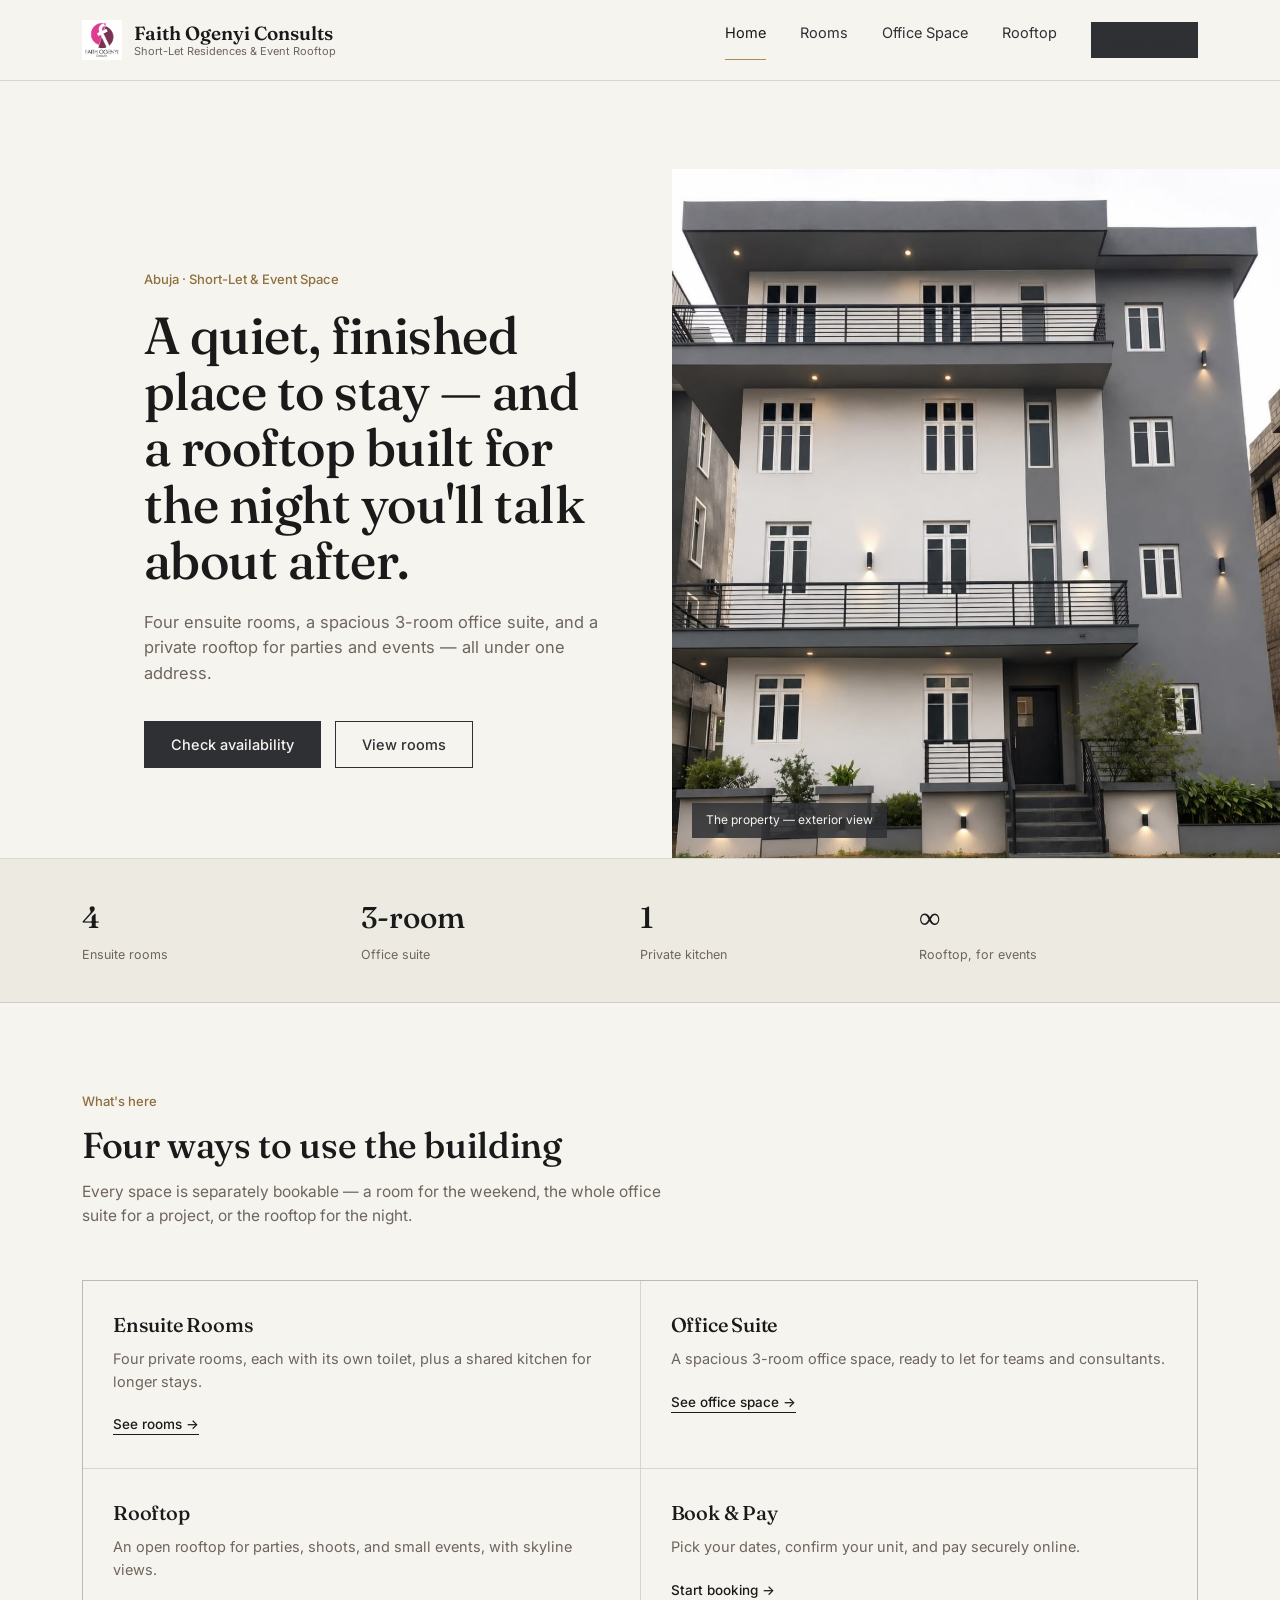
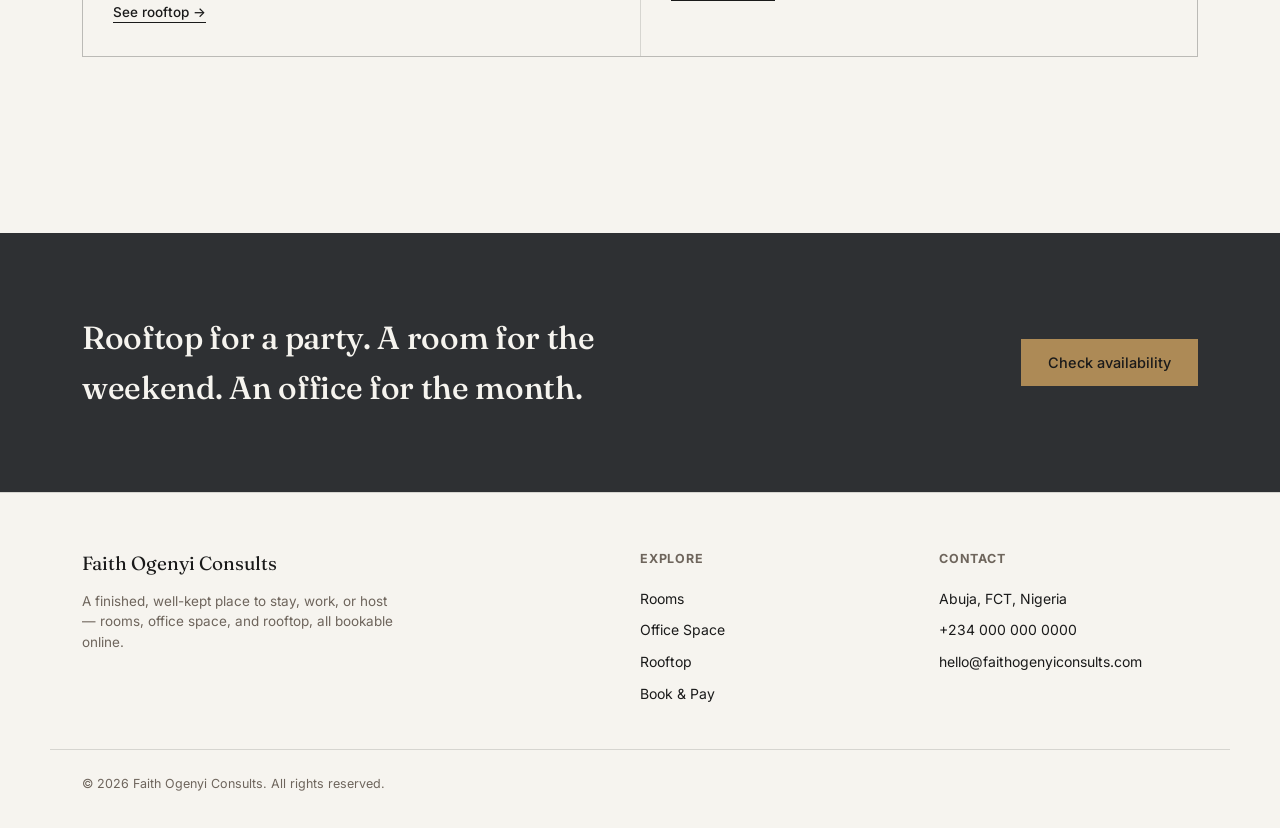
==== index.html @ 678d3afa "initial website upload" ====
<!DOCTYPE html>
<html lang="en">
<head>
<meta charset="UTF-8">
<meta name="viewport" content="width=device-width, initial-scale=1.0">
<title>Faith Ogenyi Consults — Short-Let Residences &amp; Rooftop Events</title>
<link rel="preconnect" href="https://fonts.googleapis.com">
<link href="https://fonts.googleapis.com/css2?family=Fraunces:opsz,wght@9..144,400;9..144,500;9..144,600&family=Inter:wght@400;500;600&display=swap" rel="stylesheet">
<script src="https://js.paystack.co/v1/inline.js"></script>
<style>
  :root{
    --charcoal:#2E3033;
    --charcoal-2:#3F4348;
    --ink:#1A1A1A;
    --paper:#F6F4EF;
    --paper-2:#EDEAE2;
    --taupe:#6E655C;
    --brass:#AD8A56;
    --brass-dark:#8E6F3E;
    --line:rgba(26,26,26,0.14);
    --line-on-dark:rgba(246,244,239,0.2);
  }
  *{box-sizing:border-box; margin:0; padding:0;}
  html{scroll-behavior:smooth;}
  body{
    font-family:'Inter', sans-serif;
    color:var(--ink);
    background:var(--paper);
    line-height:1.55;
    -webkit-font-smoothing:antialiased;
  }
  h1,h2,h3,.serif{ font-family:'Fraunces', serif; font-weight:500; letter-spacing:-0.01em;}
  a{color:inherit; text-decoration:none;}
  img{max-width:100%; display:block;}
  .wrap{max-width:1180px; margin:0 auto; padding:0 32px;}
  @media(max-width:640px){.wrap{padding:0 20px;}}

  /* NAV */
  header.site-nav{
    position:sticky; top:0; z-index:50;
    background:rgba(246,244,239,0.92);
    backdrop-filter:blur(10px);
    border-bottom:1px solid var(--line);
  }
  .nav-inner{
    max-width:1180px; margin:0 auto; padding:20px 32px;
    display:flex; align-items:center; justify-content:space-between;
  }
  .brand{display:flex; align-items:center; gap:12px;}
  .brand-logo{width:40px; height:40px; object-fit:contain; flex-shrink:0;}
  .brand-text{display:flex; flex-direction:column; line-height:1.1;}
  .brand .name{font-family:'Fraunces',serif; font-size:19px; font-weight:600;}
  .brand .tag{font-size:11px; color:var(--taupe); margin-top:2px;}
  nav.links{display:flex; gap:34px; font-size:14.5px;}
  nav.links a{position:relative; padding-bottom:4px; color:var(--charcoal);}
  nav.links a.active{color:var(--ink);}
  nav.links a.active::after{
    content:''; position:absolute; left:0; right:0; bottom:-2px; height:1.5px; background:var(--brass);
  }
  .nav-cta{
    font-size:13.5px; padding:10px 20px; background:var(--charcoal); color:var(--paper);
    border:1px solid var(--charcoal);
  }
  .nav-cta:hover{background:var(--ink);}
  .menu-btn{display:none; background:none; border:none; font-size:22px; cursor:pointer;}
  @media(max-width:860px){
    nav.links{display:none;}
    .menu-btn{display:block;}
  }
  nav.links.mobile-open{
    display:flex; flex-direction:column; position:absolute; top:70px; left:0; right:0;
    background:var(--paper); padding:20px 32px; border-bottom:1px solid var(--line); gap:18px;
  }

  /* PAGES */
  .page{display:none;}
  .page.active{display:block; animation:fadein .4s ease;}
  @keyframes fadein{from{opacity:0; transform:translateY(6px);} to{opacity:1; transform:translateY(0);}}

  /* HERO */
  .hero{
    display:grid; grid-template-columns: 1.05fr 0.95fr; align-items:stretch;
    border-bottom:1px solid var(--line);
  }
  @media(max-width:900px){.hero{grid-template-columns:1fr;}}
  .hero-text{
    padding:100px 56px 90px 32px; display:flex; flex-direction:column; justify-content:center;
    max-width:560px; margin-left:auto;
  }
  @media(max-width:900px){.hero-text{padding:64px 24px 48px; max-width:none; margin:0;}}
  .hero-text .kicker{font-size:13px; color:var(--brass-dark); font-weight:500; margin-bottom:18px;}
  .hero-text h1{font-size:clamp(34px,4.4vw,52px); line-height:1.08; margin-bottom:22px;}
  .hero-text p{font-size:16.5px; color:var(--taupe); max-width:460px; margin-bottom:34px;}
  .hero-actions{display:flex; gap:14px; flex-wrap:wrap;}
  .btn{
    display:inline-block; padding:14px 26px; font-size:14.5px; font-weight:500;
    border:1px solid var(--charcoal); cursor:pointer; background:none; font-family:inherit;
  }
  .btn-solid{background:var(--charcoal); color:var(--paper);}
  .btn-solid:hover{background:var(--ink);}
  .btn-ghost{color:var(--charcoal);}
  .btn-ghost:hover{background:var(--paper-2);}
  .hero-img{position:relative; overflow:hidden; min-height:420px;}
  .hero-img img{width:100%; height:100%; object-fit:cover;}
  .hero-img .cap{
    position:absolute; bottom:20px; left:20px; background:rgba(46,48,51,0.85); color:var(--paper);
    font-size:12px; padding:8px 14px;
  }

  /* STAT STRIP */
  .stats{border-bottom:1px solid var(--line); background:var(--paper-2);}
  .stats .wrap{display:grid; grid-template-columns:repeat(4,1fr); padding:36px 32px;}
  @media(max-width:700px){.stats .wrap{grid-template-columns:repeat(2,1fr); gap:26px;}}
  .stat b{font-family:'Fraunces',serif; font-size:30px; font-weight:500; display:block;}
  .stat span{font-size:12.5px; color:var(--taupe);}

  /* SECTION */
  section{padding:88px 0;}
  .section-head{max-width:600px; margin-bottom:52px;}
  .section-head .kicker{font-size:13px; color:var(--brass-dark); font-weight:500; margin-bottom:14px;}
  .section-head h2{font-size:clamp(26px,3vw,36px); line-height:1.15;}
  .section-head p{color:var(--taupe); margin-top:14px; font-size:15.5px;}

  /* CARDS GRID (rooms) */
  .grid-2{display:grid; grid-template-columns:1fr 1fr; gap:1px; background:var(--line); border:1px solid var(--line);}
  @media(max-width:760px){.grid-2{grid-template-columns:1fr;}}
  .unit-card{background:var(--paper); padding:0;}
  .unit-photo{aspect-ratio:4/3; position:relative; overflow:hidden; background:var(--paper-2);}
  .unit-photo svg{width:100%; height:100%;}
  .unit-num{
    position:absolute; top:16px; left:16px; font-family:'Fraunces',serif; font-size:13px;
    background:var(--charcoal); color:var(--paper); padding:5px 11px;
  }
  .unit-body{padding:28px 30px 32px;}
  .unit-body h3{font-size:20px; margin-bottom:8px;}
  .unit-meta{display:flex; gap:16px; font-size:13px; color:var(--taupe); margin-bottom:14px;}
  .unit-body p.desc{font-size:14.5px; color:var(--taupe); margin-bottom:18px;}
  .unit-foot{display:flex; align-items:center; justify-content:space-between; border-top:1px solid var(--line); padding-top:18px;}
  .price{font-family:'Fraunces',serif; font-size:19px;}
  .price small{font-size:12px; color:var(--taupe); font-weight:400; font-family:'Inter',sans-serif;}
  .book-link{font-size:13.5px; font-weight:500; border-bottom:1px solid var(--ink); padding-bottom:2px; cursor:pointer; background:none; border-top:none;border-left:none;border-right:none; font-family:inherit; color:var(--ink);}

  /* AMENITY LIST */
  .amenities{display:flex; flex-wrap:wrap; gap:12px; margin-top:40px;}
  .amenities span{
    font-size:13px; padding:9px 16px; border:1px solid var(--line); color:var(--taupe);
  }

  /* SPLIT FEATURE (office / rooftop) */
  .feature{display:grid; grid-template-columns:1fr 1fr; gap:0; border:1px solid var(--line);}
  @media(max-width:800px){.feature{grid-template-columns:1fr;}}
  .feature-img{background:var(--paper-2); min-height:360px;}
  .feature-img svg{width:100%; height:100%;}
  .feature-body{padding:52px 48px; display:flex; flex-direction:column; justify-content:center;}
  @media(max-width:800px){.feature-body{padding:36px 26px;}}
  .feature-body .kicker{font-size:13px; color:var(--brass-dark); font-weight:500; margin-bottom:16px;}
  .feature-body h3{font-size:28px; margin-bottom:16px;}
  .feature-body p{color:var(--taupe); font-size:15.5px; margin-bottom:22px;}
  .feature-list{list-style:none; margin-bottom:28px;}
  .feature-list li{
    font-size:14.5px; padding:10px 0; border-top:1px solid var(--line); display:flex; justify-content:space-between;
  }
  .feature-list li:last-child{border-bottom:1px solid var(--line);}
  .feature-price{font-family:'Fraunces',serif; font-size:22px; margin-bottom:20px;}
  .feature-price small{font-size:12.5px; color:var(--taupe); font-family:'Inter',sans-serif; font-weight:400;}

  /* CTA BAND */
  .cta-band{background:var(--charcoal); color:var(--paper); padding:80px 0;}
  .cta-band .wrap{display:flex; align-items:center; justify-content:space-between; flex-wrap:wrap; gap:24px;}
  .cta-band h2{font-size:clamp(24px,3vw,32px); max-width:520px;}
  .cta-band .btn-solid{background:var(--brass); border-color:var(--brass); color:var(--ink);}
  .cta-band .btn-solid:hover{background:var(--brass-dark); color:var(--paper);}

  /* FOOTER */
  footer{border-top:1px solid var(--line); padding:56px 0 34px;}
  footer .wrap{display:grid; grid-template-columns:2fr 1fr 1fr; gap:40px;}
  @media(max-width:700px){footer .wrap{grid-template-columns:1fr; gap:30px;}}
  footer .f-brand{font-family:'Fraunces',serif; font-size:19px; margin-bottom:12px;}
  footer p{color:var(--taupe); font-size:13.5px; max-width:320px;}
  footer h4{font-size:12.5px; text-transform:uppercase; letter-spacing:0.06em; color:var(--taupe); margin-bottom:14px;}
  footer ul{list-style:none;}
  footer li{font-size:14px; padding:5px 0;}
  .footer-bottom{
    max-width:1180px; margin:40px auto 0; padding:24px 32px 0; border-top:1px solid var(--line);
    font-size:12.5px; color:var(--taupe);
  }

  /* BOOKING PAGE */
  .booking-wrap{display:grid; grid-template-columns:1fr 1fr; gap:56px; padding:70px 0 100px;}
  @media(max-width:860px){.booking-wrap{grid-template-columns:1fr; gap:40px;}}
  .form-group{margin-bottom:20px;}
  .form-group label{display:block; font-size:13px; color:var(--taupe); margin-bottom:7px;}
  .form-group input, .form-group select, .form-group textarea{
    width:100%; padding:12px 14px; border:1px solid var(--line); background:var(--paper);
    font-family:inherit; font-size:14.5px; color:var(--ink);
  }
  .form-group input:focus, .form-group select:focus, .form-group textarea:focus{
    outline:2px solid var(--brass); outline-offset:1px; border-color:var(--brass);
  }
  .row-2{display:grid; grid-template-columns:1fr 1fr; gap:16px;}
  .summary-box{background:var(--paper-2); border:1px solid var(--line); padding:32px; align-self:start; position:sticky; top:100px;}
  .summary-box h3{font-size:18px; margin-bottom:20px;}
  .sum-line{display:flex; justify-content:space-between; font-size:14.5px; padding:11px 0; border-top:1px solid var(--line);}
  .sum-line.total{font-family:'Fraunces',serif; font-size:19px; border-top:1.5px solid var(--ink); margin-top:6px; padding-top:16px;}
  .pay-btn{width:100%; margin-top:24px; padding:16px; font-size:15px;}
  .booking-note{font-size:12.5px; color:var(--taupe); margin-top:14px; line-height:1.6;}
  .confirm-box{display:none; background:var(--paper-2); border:1px solid var(--brass); padding:28px; margin-top:20px; font-size:14px;}
  .confirm-box.show{display:block;}

  .badge-demo{
    display:inline-block; font-size:11.5px; background:var(--paper-2); color:var(--taupe);
    padding:5px 12px; border:1px solid var(--line); margin-bottom:18px;
  }
</style>
</head>
<body>

<header class="site-nav">
  <div class="nav-inner">
    <div class="brand">
      <img src="logo.jpeg" alt="Faith Ogenyi Consults logo" class="brand-logo">
      <div class="brand-text">
        <span class="name">Faith Ogenyi Consults</span>
        <span class="tag">Short-Let Residences &amp; Event Rooftop</span>
      </div>
    </div>
    <nav class="links" id="navLinks">
      <a href="#home" data-page="home" class="active">Home</a>
      <a href="#rooms" data-page="rooms">Rooms</a>
      <a href="#office" data-page="office">Office Space</a>
      <a href="#rooftop" data-page="rooftop">Rooftop</a>
      <a href="#booking" data-page="booking" class="nav-cta">Book Now</a>
    </nav>
    <button class="menu-btn" id="menuBtn">&#9776;</button>
  </div>
</header>

<!-- HOME -->
<main>
<section class="page active" id="page-home">
  <div class="hero">
    <div class="hero-text">
      <div class="kicker">Abuja &middot; Short-Let &amp; Event Space</div>
      <h1>A quiet, finished place to stay &mdash; and a rooftop built for the night you'll talk about after.</h1>
      <p>Four ensuite rooms, a spacious 3-room office suite, and a private rooftop for parties and events &mdash; all under one address.</p>
      <div class="hero-actions">
        <button class="btn btn-solid" onclick="goTo('booking')">Check availability</button>
        <button class="btn btn-ghost" onclick="goTo('rooms')">View rooms</button>
      </div>
    </div>
    <div class="hero-img">
      <img src="building.jpeg" alt="Faith Ogenyi Consults building exterior">
      <div class="cap">The property &mdash; exterior view</div>
    </div>
  </div>
  <div class="stats">
    <div class="wrap">
      <div class="stat"><b>4</b><span>Ensuite rooms</span></div>
      <div class="stat"><b>3-room</b><span>Office suite</span></div>
      <div class="stat"><b>1</b><span>Private kitchen</span></div>
      <div class="stat"><b>&#8734;</b><span>Rooftop, for events</span></div>
    </div>
  </div>

  <section>
    <div class="wrap">
      <div class="section-head">
        <div class="kicker">What's here</div>
        <h2>Four ways to use the building</h2>
        <p>Every space is separately bookable &mdash; a room for the weekend, the whole office suite for a project, or the rooftop for the night.</p>
      </div>
      <div class="grid-2">
        <div class="unit-card">
          <div class="unit-body">
            <h3>Ensuite Rooms</h3>
            <p class="desc">Four private rooms, each with its own toilet, plus a shared kitchen for longer stays.</p>
            <button class="book-link" onclick="goTo('rooms')">See rooms &rarr;</button>
          </div>
        </div>
        <div class="unit-card">
          <div class="unit-body">
            <h3>Office Suite</h3>
            <p class="desc">A spacious 3-room office space, ready to let for teams and consultants.</p>
            <button class="book-link" onclick="goTo('office')">See office space &rarr;</button>
          </div>
        </div>
        <div class="unit-card">
          <div class="unit-body">
            <h3>Rooftop</h3>
            <p class="desc">An open rooftop for parties, shoots, and small events, with skyline views.</p>
            <button class="book-link" onclick="goTo('rooftop')">See rooftop &rarr;</button>
          </div>
        </div>
        <div class="unit-card">
          <div class="unit-body">
            <h3>Book &amp; Pay</h3>
            <p class="desc">Pick your dates, confirm your unit, and pay securely online.</p>
            <button class="book-link" onclick="goTo('booking')">Start booking &rarr;</button>
          </div>
        </div>
      </div>
    </div>
  </section>
</section>

<!-- ROOMS -->
<section class="page" id="page-rooms">
  <section style="padding-top:64px;">
    <div class="wrap">
      <div class="section-head">
        <div class="kicker">Rooms</div>
        <h2>Four ensuite rooms, one shared kitchen</h2>
      </div>
      <div class="grid-2" id="roomsGrid"></div>
      <div class="amenities">
        <span>Ensuite toilet in every room</span>
        <span>Shared, separate kitchen</span>
        <span>Wi-Fi</span>
        <span>24/7 power</span>
        <span>Private balcony access</span>
        <span>Daily cleaning on request</span>
      </div>
    </div>
  </section>
</section>

<!-- OFFICE -->
<section class="page" id="page-office">
  <section style="padding-top:64px;">
    <div class="wrap">
      <div class="section-head">
        <div class="kicker">Office Space</div>
        <h2>A spacious 3-room suite, let as one</h2>
        <p>Ideal for a small consultancy, a satellite team, or a project office &mdash; three connected rooms with independent access.</p>
      </div>
      <div class="feature">
        <div class="feature-img">
          <svg viewBox="0 0 400 360" preserveAspectRatio="xMidYMid slice"><rect width="400" height="360" fill="#EDEAE2"/><rect x="40" y="60" width="130" height="220" fill="none" stroke="#6E655C" stroke-width="1.5"/><rect x="180" y="60" width="80" height="220" fill="none" stroke="#6E655C" stroke-width="1.5"/><rect x="270" y="60" width="90" height="220" fill="none" stroke="#6E655C" stroke-width="1.5"/><line x1="40" y1="150" x2="360" y2="150" stroke="#6E655C" stroke-width="1"/><text x="200" y="330" text-anchor="middle" fill="#6E655C" font-family="Inter, sans-serif" font-size="12">Office suite &mdash; photos coming soon</text></svg>
        </div>
        <div class="feature-body">
          <div class="kicker">Suite 01</div>
          <h3>3-Room Office Suite</h3>
          <p>Three private rooms under one lease, with room to add desks, a reception area, or a small meeting space. Exact room count and layout will be confirmed once furnishing is finalised.</p>
          <ul class="feature-list">
            <li><span>Rooms</span><span>3</span></li>
            <li><span>Ideal for</span><span>Small teams, consultants</span></li>
            <li><span>Minimum let</span><span>1 month</span></li>
            <li><span>Access</span><span>Independent entrance</span></li>
          </ul>
          <div class="feature-price">&#8358;450,000 <small>/ month &mdash; negotiable for longer terms</small></div>
          <button class="btn btn-solid" onclick="startBooking('Office Suite (3 rooms)', 450000, 'month')">Enquire &amp; book</button>
        </div>
      </div>
    </div>
  </section>
</section>

<!-- ROOFTOP -->
<section class="page" id="page-rooftop">
  <section style="padding-top:64px;">
    <div class="wrap">
      <div class="section-head">
        <div class="kicker">Rooftop</div>
        <h2>An open rooftop, built for events</h2>
        <p>Parties, brand shoots, small weddings, sundowners &mdash; the rooftop rents by the event, with your own access and lighting already in place.</p>
      </div>
      <div class="feature">
        <div class="feature-img">
          <svg viewBox="0 0 400 360" preserveAspectRatio="xMidYMid slice"><rect width="400" height="360" fill="#2E3033"/><rect x="0" y="260" width="400" height="100" fill="#3F4348"/><circle cx="90" cy="90" r="3" fill="#AD8A56"/><circle cx="150" cy="80" r="3" fill="#AD8A56"/><circle cx="210" cy="95" r="3" fill="#AD8A56"/><circle cx="280" cy="85" r="3" fill="#AD8A56"/><circle cx="330" cy="100" r="3" fill="#AD8A56"/><line x1="30" y1="260" x2="370" y2="260" stroke="#AD8A56" stroke-width="1"/><text x="200" y="330" text-anchor="middle" fill="#F6F4EF" font-family="Inter, sans-serif" font-size="12">Rooftop &mdash; photos coming soon</text></svg>
        </div>
        <div class="feature-body">
          <div class="kicker">Rooftop &middot; Events</div>
          <h3>Rooftop Event Space</h3>
          <p>Open-air space on the top floor, with skyline views over the neighbourhood. Bring your own vendors, or ask us for a list of caterers and decorators who know the space.</p>
          <ul class="feature-list">
            <li><span>Capacity</span><span>Up to 80 guests</span></li>
            <li><span>Access hours</span><span>10am &ndash; 10pm</span></li>
            <li><span>Setup time</span><span>2 hrs included</span></li>
            <li><span>Power &amp; lighting</span><span>Included</span></li>
          </ul>
          <div class="feature-price">&#8358;250,000 <small>/ event (up to 6 hrs)</small></div>
          <button class="btn btn-solid" onclick="startBooking('Rooftop Event Space', 250000, 'event')">Check date &amp; book</button>
        </div>
      </div>
    </div>
  </section>
</section>

<!-- BOOKING -->
<section class="page" id="page-booking">
  <div class="wrap">
    <div class="section-head" style="margin-top:64px;">
      <div class="kicker">Book &amp; Pay</div>
      <h2>Reserve your space</h2>
      <p>Fill in your details, review the total, and pay securely to confirm.</p>
    </div>
    <span class="badge-demo">Payments are in test mode &mdash; no real charge will be made</span>

    <div class="booking-wrap">
      <div>
        <div class="form-group">
          <label for="unitSelect">What are you booking?</label>
          <select id="unitSelect" onchange="onUnitChange()">
            <option value="Room 01|35000|night">Room 01 &mdash; &#8358;35,000/night</option>
            <option value="Room 02|35000|night">Room 02 &mdash; &#8358;35,000/night</option>
            <option value="Room 03|38000|night">Room 03 &mdash; &#8358;38,000/night</option>
            <option value="Room 04|38000|night">Room 04 &mdash; &#8358;38,000/night</option>
            <option value="Office Suite (3 rooms)|450000|month">Office Suite (3 rooms) &mdash; &#8358;450,000/month</option>
            <option value="Rooftop Event Space|250000|event">Rooftop Event Space &mdash; &#8358;250,000/event</option>
          </select>
        </div>
        <div class="row-2">
          <div class="form-group">
            <label for="checkIn">Check-in / Event date</label>
            <input type="date" id="checkIn" onchange="updateSummary()">
          </div>
          <div class="form-group" id="checkOutGroup">
            <label for="checkOut">Check-out</label>
            <input type="date" id="checkOut" onchange="updateSummary()">
          </div>
        </div>
        <div class="row-2">
          <div class="form-group">
            <label for="fullName">Full name</label>
            <input type="text" id="fullName" placeholder="Your full name">
          </div>
          <div class="form-group">
            <label for="phone">Phone number</label>
            <input type="tel" id="phone" placeholder="080...">
          </div>
        </div>
        <div class="form-group">
          <label for="email">Email address</label>
          <input type="email" id="email" placeholder="you@email.com">
        </div>
        <div class="form-group">
          <label for="notes">Notes (optional)</label>
          <textarea id="notes" rows="3" placeholder="Anything we should know?"></textarea>
        </div>
      </div>

      <div class="summary-box">
        <h3 id="sumUnit">Room 01</h3>
        <div class="sum-line"><span id="sumRateLabel">Rate</span><span id="sumRate">&#8358;35,000</span></div>
        <div class="sum-line"><span id="sumNightsLabel">Nights</span><span id="sumNights">1</span></div>
        <div class="sum-line total"><span>Total</span><span id="sumTotal">&#8358;35,000</span></div>
        <button class="btn btn-solid pay-btn" onclick="payNow()">Pay &amp; confirm booking</button>
        <p class="booking-note">You'll be charged nothing until you complete payment on the next screen. Test mode &mdash; use card 4084 0840 8408 4081, any future date, CVV 408, PIN 0000, OTP 123456.</p>
        <div class="confirm-box" id="confirmBox">
          <strong>Booking confirmed &#10003;</strong>
          <p id="confirmText" style="margin-top:8px; color:var(--taupe);"></p>
        </div>
      </div>
    </div>
  </div>
</section>
</main>

<div class="cta-band">
  <div class="wrap">
    <h2>Rooftop for a party. A room for the weekend. An office for the month.</h2>
    <button class="btn btn-solid" onclick="goTo('booking')">Check availability</button>
  </div>
</div>

<footer>
  <div class="wrap">
    <div>
      <div class="f-brand">Faith Ogenyi Consults</div>
      <p>A finished, well-kept place to stay, work, or host &mdash; rooms, office space, and rooftop, all bookable online.</p>
    </div>
    <div>
      <h4>Explore</h4>
      <ul>
        <li><a href="#" onclick="goTo('rooms')">Rooms</a></li>
        <li><a href="#" onclick="goTo('office')">Office Space</a></li>
        <li><a href="#" onclick="goTo('rooftop')">Rooftop</a></li>
        <li><a href="#" onclick="goTo('booking')">Book &amp; Pay</a></li>
      </ul>
    </div>
    <div>
      <h4>Contact</h4>
      <ul>
        <li>Abuja, FCT, Nigeria</li>
        <li>+234 000 000 0000</li>
        <li>hello@faithogenyiconsults.com</li>
      </ul>
    </div>
  </div>
  <div class="footer-bottom">&copy; 2026 Faith Ogenyi Consults. All rights reserved.</div>
</footer>

<script>
// ---------- ROOM DATA ----------
const rooms = [
  {num:'01', name:'Room 01', rate:35000, desc:'Cosy ensuite room with a queen bed, wardrobe, and workspace corner.', bg:'#EDEAE2'},
  {num:'02', name:'Room 02', rate:35000, desc:'Bright ensuite room with balcony access and a reading nook.', bg:'#E7E3D9'},
  {num:'03', name:'Room 03', rate:38000, desc:'Larger ensuite room with a sitting area, ideal for extended stays.', bg:'#EDEAE2'},
  {num:'04', name:'Room 04', rate:38000, desc:'Corner ensuite room with the most natural light and city views.', bg:'#E7E3D9'},
];

function roomSVG(bg){
  return `<svg viewBox="0 0 400 300" preserveAspectRatio="xMidYMid slice"><rect width="400" height="300" fill="${bg}"/><rect x="30" y="40" width="150" height="220" fill="none" stroke="#6E655C" stroke-width="1.2"/><rect x="220" y="60" width="150" height="120" fill="none" stroke="#6E655C" stroke-width="1.2"/><circle cx="105" cy="150" r="30" fill="none" stroke="#AD8A56" stroke-width="1"/><text x="200" y="285" text-anchor="middle" fill="#6E655C" font-family="Inter, sans-serif" font-size="11">Photo coming soon</text></svg>`;
}

function renderRooms(){
  const grid = document.getElementById('roomsGrid');
  grid.innerHTML = rooms.map(r => `
    <div class="unit-card">
      <div class="unit-photo">
        <span class="unit-num">${r.num}</span>
        ${roomSVG(r.bg)}
      </div>
      <div class="unit-body">
        <h3>${r.name}</h3>
        <div class="unit-meta"><span>Ensuite toilet</span><span>Shared kitchen</span></div>
        <p class="desc">${r.desc}</p>
        <div class="unit-foot">
          <div class="price">&#8358;${r.rate.toLocaleString()} <small>/ night</small></div>
          <button class="book-link" onclick="startBooking('${r.name}', ${r.rate}, 'night')">Book &rarr;</button>
        </div>
      </div>
    </div>
  `).join('');
}
renderRooms();

// ---------- NAVIGATION ----------
function goTo(pageId){
  document.querySelectorAll('.page').forEach(p => p.classList.remove('active'));
  document.getElementById('page-' + pageId).classList.add('active');
  document.querySelectorAll('nav.links a').forEach(a => a.classList.remove('active'));
  const link = document.querySelector(`nav.links a[data-page="${pageId}"]`);
  if(link) link.classList.add('active');
  window.scrollTo({top:0, behavior:'smooth'});
  document.getElementById('navLinks').classList.remove('mobile-open');
}
document.querySelectorAll('nav.links a[data-page]').forEach(a=>{
  a.addEventListener('click', e=>{ e.preventDefault(); goTo(a.dataset.page); });
});
document.getElementById('menuBtn').addEventListener('click', ()=>{
  document.getElementById('navLinks').classList.toggle('mobile-open');
});

// ---------- BOOKING LOGIC ----------
function startBooking(name, rate, unitType){
  const select = document.getElementById('unitSelect');
  for(let opt of select.options){
    if(opt.value.startsWith(name + '|')){ select.value = opt.value; break; }
  }
  goTo('booking');
  onUnitChange();
}

function onUnitChange(){
  const [name, rate, type] = document.getElementById('unitSelect').value.split('|');
  document.getElementById('sumUnit').textContent = name;
  const checkOutGroup = document.getElementById('checkOutGroup');
  checkOutGroup.style.display = (type === 'night') ? 'block' : 'none';
  document.getElementById('sumRateLabel').textContent = type === 'night' ? 'Rate / night' : (type === 'month' ? 'Rate / month' : 'Rate / event');
  document.getElementById('sumNightsLabel').textContent = type === 'night' ? 'Nights' : (type === 'month' ? 'Months' : 'Events');
  updateSummary();
}

function updateSummary(){
  const [name, rate, type] = document.getElementById('unitSelect').value.split('|');
  const rateNum = parseInt(rate, 10);
  let units = 1;
  if(type === 'night'){
    const ci = document.getElementById('checkIn').value;
    const co = document.getElementById('checkOut').value;
    if(ci && co){
      const diff = (new Date(co) - new Date(ci)) / (1000*60*60*24);
      units = diff > 0 ? diff : 1;
    }
  }
  document.getElementById('sumRate').textContent = '₦' + rateNum.toLocaleString();
  document.getElementById('sumNights').textContent = units;
  document.getElementById('sumTotal').textContent = '₦' + (rateNum * units).toLocaleString();
}
document.getElementById('unitSelect').addEventListener('change', onUnitChange);
onUnitChange();

// ---------- PAYSTACK (TEST MODE) ----------
function payNow(){
  const name = document.getElementById('fullName').value.trim();
  const email = document.getElementById('email').value.trim();
  const phone = document.getElementById('phone').value.trim();
  if(!name || !email || !phone){
    alert('Please fill in your name, email, and phone number before paying.');
    return;
  }
  const totalText = document.getElementById('sumTotal').textContent.replace(/[^0-9]/g,'');
  const amountKobo = parseInt(totalText, 10) * 100;
  const unitName = document.getElementById('sumUnit').textContent;

  const handler = PaystackPop.setup({
    key: 'pk_test_xxxxxxxxxxxxxxxxxxxxxxxxxxxxxxxxxxxxxxxx', // replace with your live Paystack public key
    email: email,
    amount: amountKobo,
    currency: 'NGN',
    ref: 'FOC-' + Math.floor(Math.random()*1000000000),
    metadata: { unit: unitName, name: name, phone: phone },
    callback: function(response){
      document.getElementById('confirmBox').classList.add('show');
      document.getElementById('confirmText').textContent =
        `Reference ${response.reference}. A confirmation for ${unitName} has been sent to ${email}.`;
    },
    onClose: function(){}
  });
  handler.openIframe();
}
</script>

</body>
</html>
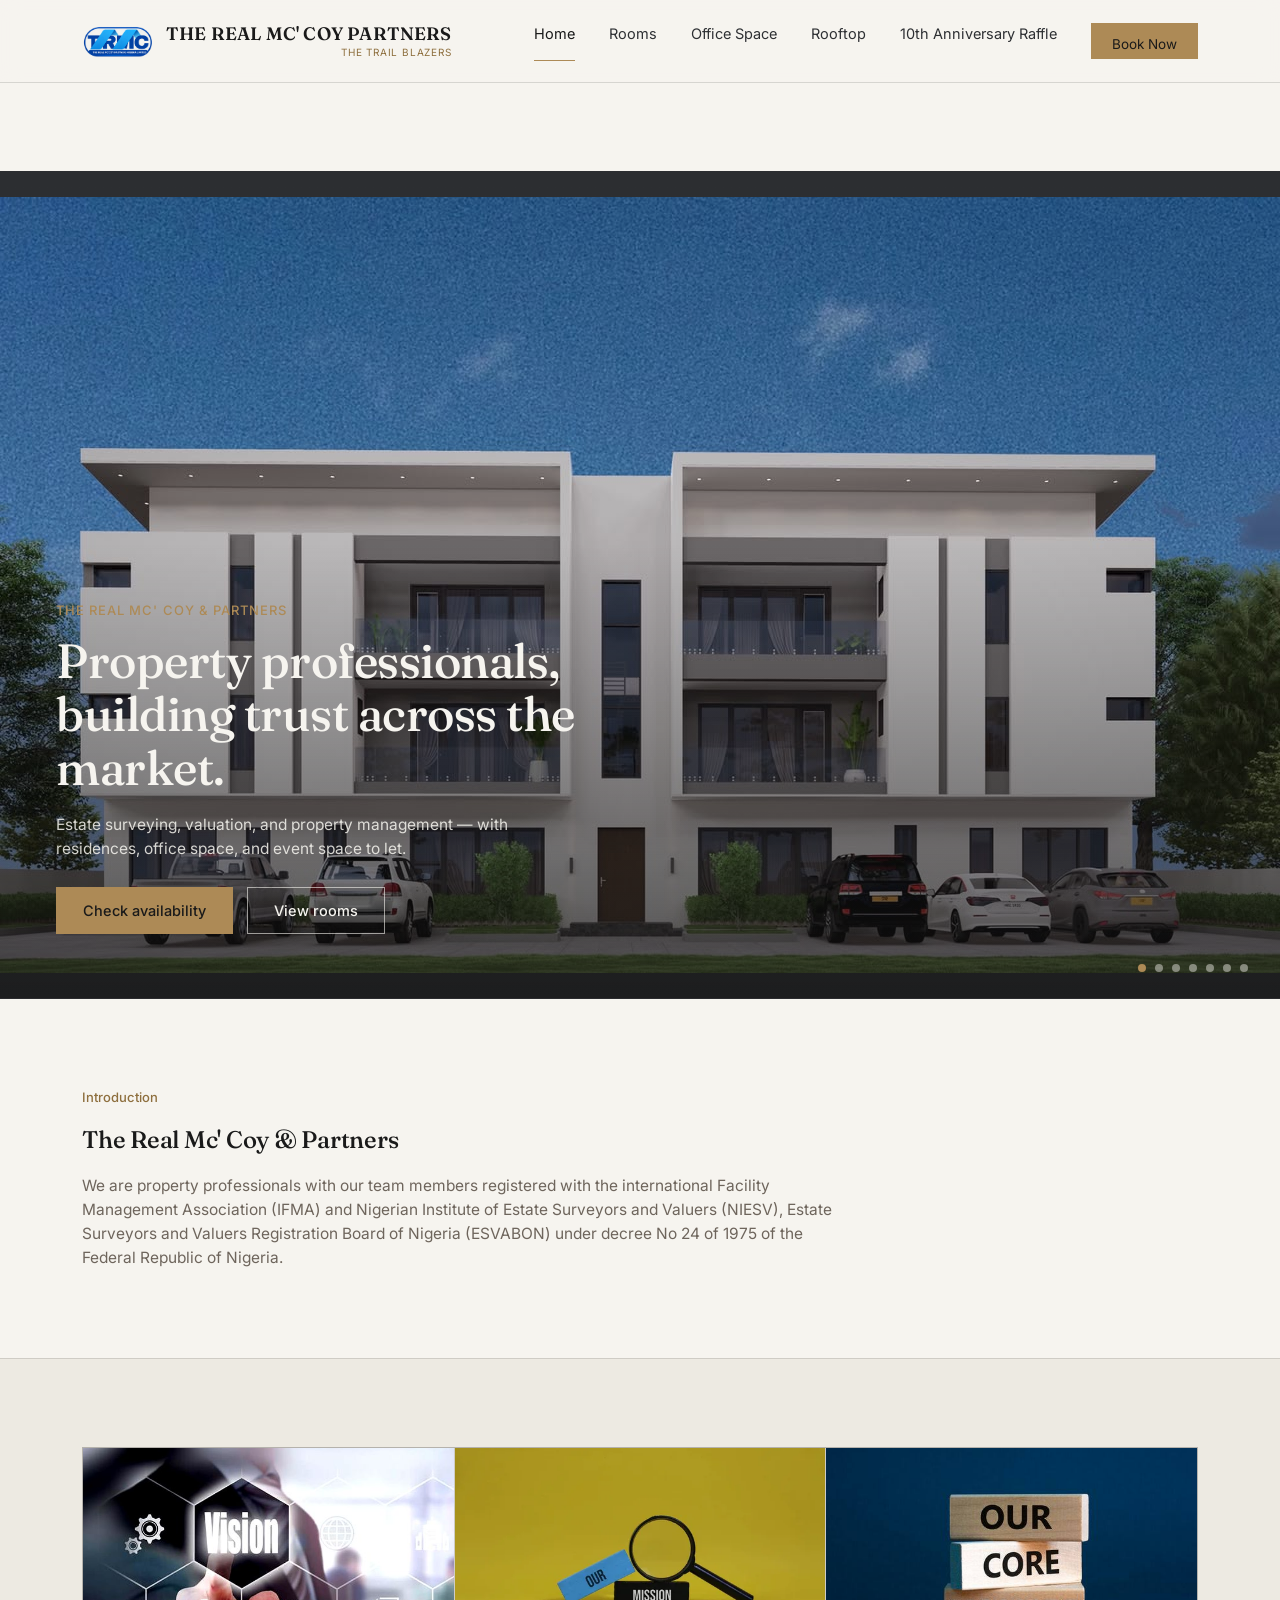
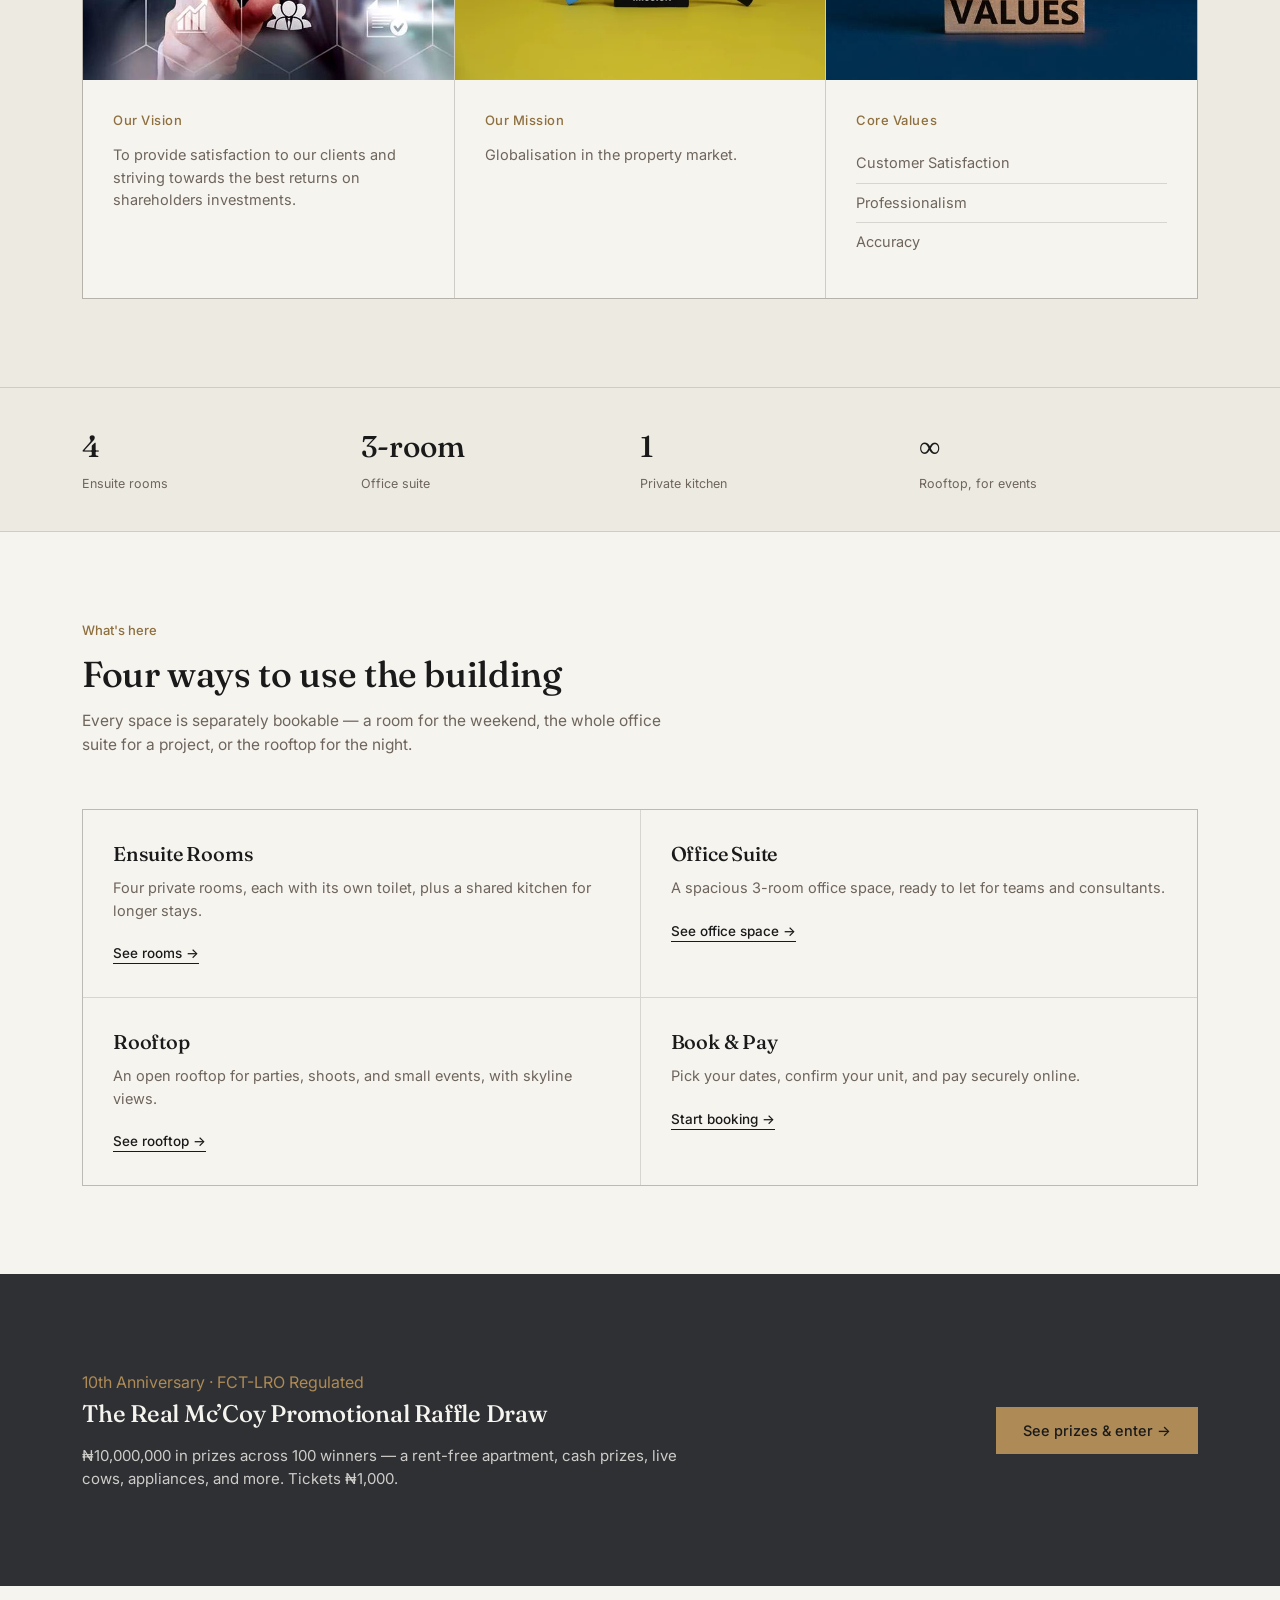
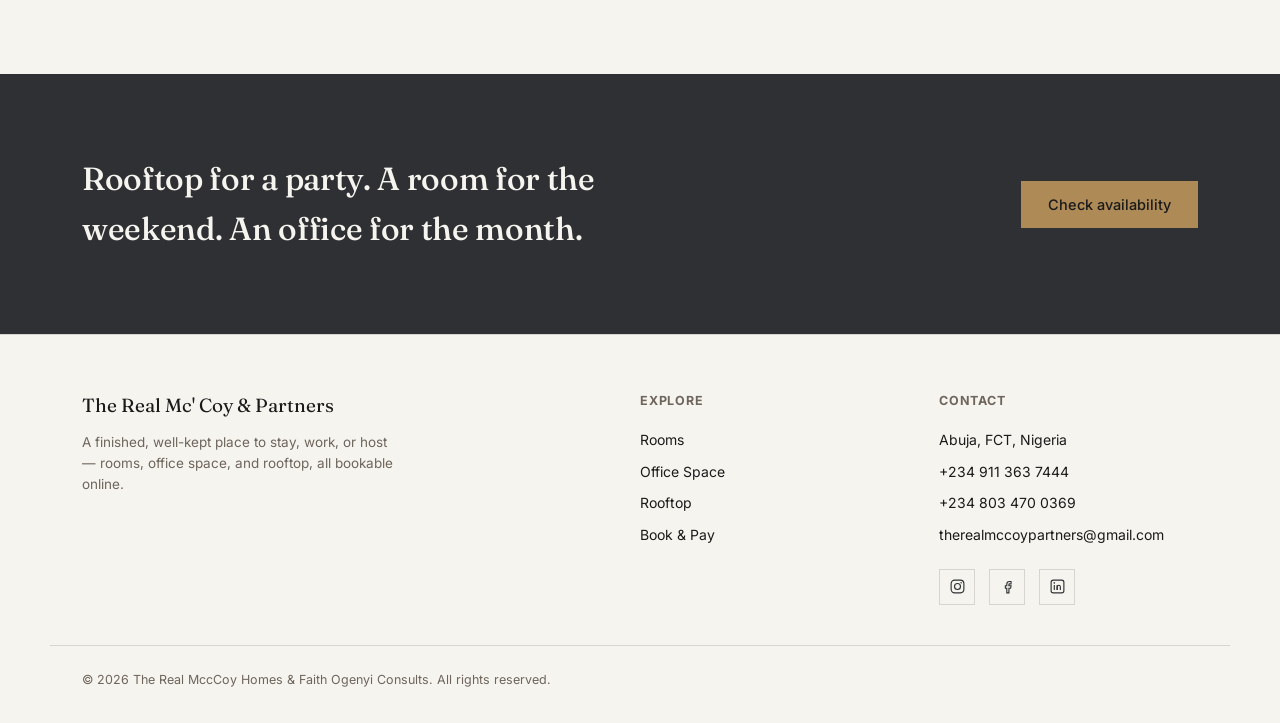
==== commit a81a0b8f: "AirBnb New" ====
--- a/index.html
+++ b/index.html
@@ -3,10 +3,11 @@
 <head>
 <meta charset="UTF-8">
 <meta name="viewport" content="width=device-width, initial-scale=1.0">
-<title>Faith Ogenyi Consults — Short-Let Residences &amp; Rooftop Events</title>
+<title>The Real Mc' Coy &amp; Partners</title>
 <link rel="preconnect" href="https://fonts.googleapis.com">
 <link href="https://fonts.googleapis.com/css2?family=Fraunces:opsz,wght@9..144,400;9..144,500;9..144,600&family=Inter:wght@400;500;600&display=swap" rel="stylesheet">
 <script src="https://js.paystack.co/v1/inline.js"></script>
+<script src="https://checkout.flutterwave.com/v3.js"></script>
 <style>
   :root{
     --charcoal:#2E3033;
@@ -47,10 +48,10 @@
     display:flex; align-items:center; justify-content:space-between;
   }
   .brand{display:flex; align-items:center; gap:12px;}
-  .brand-logo{width:40px; height:40px; object-fit:contain; flex-shrink:0;}
-  .brand-text{display:flex; flex-direction:column; line-height:1.1;}
-  .brand .name{font-family:'Fraunces',serif; font-size:19px; font-weight:600;}
-  .brand .tag{font-size:11px; color:var(--taupe); margin-top:2px;}
+  .brand-logo{height:42px; width:auto; max-width:150px; object-fit:contain; flex-shrink:0;}
+  .brand-text{display:flex; flex-direction:column; align-items:flex-end; line-height:1.1;}
+  .brand .name{font-family:'Fraunces',serif; font-size:18px; font-weight:600; letter-spacing:0.01em;}
+  .brand .tag{font-size:10px; color:var(--brass-dark); margin-top:3px; letter-spacing:0.08em; text-transform:uppercase; align-self:flex-end;}
   nav.links{display:flex; gap:34px; font-size:14.5px;}
   nav.links a{position:relative; padding-bottom:4px; color:var(--charcoal);}
   nav.links a.active{color:var(--ink);}
@@ -58,10 +59,11 @@
     content:''; position:absolute; left:0; right:0; bottom:-2px; height:1.5px; background:var(--brass);
   }
   .nav-cta{
-    font-size:13.5px; padding:10px 20px; background:var(--charcoal); color:var(--paper);
-    border:1px solid var(--charcoal);
-  }
-  .nav-cta:hover{background:var(--ink);}
+    font-size:13.5px; padding:10px 20px; background:var(--brass); border:1px solid var(--brass);
+  }
+  nav.links a.nav-cta{color:var(--ink);}
+  .nav-cta:hover{background:var(--brass-dark);}
+  nav.links a.nav-cta:hover{color:var(--paper);}
   .menu-btn{display:none; background:none; border:none; font-size:22px; cursor:pointer;}
   @media(max-width:860px){
     nav.links{display:none;}
@@ -77,21 +79,7 @@
   .page.active{display:block; animation:fadein .4s ease;}
   @keyframes fadein{from{opacity:0; transform:translateY(6px);} to{opacity:1; transform:translateY(0);}}
 
-  /* HERO */
-  .hero{
-    display:grid; grid-template-columns: 1.05fr 0.95fr; align-items:stretch;
-    border-bottom:1px solid var(--line);
-  }
-  @media(max-width:900px){.hero{grid-template-columns:1fr;}}
-  .hero-text{
-    padding:100px 56px 90px 32px; display:flex; flex-direction:column; justify-content:center;
-    max-width:560px; margin-left:auto;
-  }
-  @media(max-width:900px){.hero-text{padding:64px 24px 48px; max-width:none; margin:0;}}
-  .hero-text .kicker{font-size:13px; color:var(--brass-dark); font-weight:500; margin-bottom:18px;}
-  .hero-text h1{font-size:clamp(34px,4.4vw,52px); line-height:1.08; margin-bottom:22px;}
-  .hero-text p{font-size:16.5px; color:var(--taupe); max-width:460px; margin-bottom:34px;}
-  .hero-actions{display:flex; gap:14px; flex-wrap:wrap;}
+  /* HERO SLIDER */
   .btn{
     display:inline-block; padding:14px 26px; font-size:14.5px; font-weight:500;
     border:1px solid var(--charcoal); cursor:pointer; background:none; font-family:inherit;
@@ -100,12 +88,46 @@
   .btn-solid:hover{background:var(--ink);}
   .btn-ghost{color:var(--charcoal);}
   .btn-ghost:hover{background:var(--paper-2);}
-  .hero-img{position:relative; overflow:hidden; min-height:420px;}
-  .hero-img img{width:100%; height:100%; object-fit:cover;}
-  .hero-img .cap{
-    position:absolute; bottom:20px; left:20px; background:rgba(46,48,51,0.85); color:var(--paper);
-    font-size:12px; padding:8px 14px;
-  }
+
+  .hero-slider{position:relative; height:92vh; min-height:620px; max-height:900px; overflow:hidden; border-bottom:1px solid var(--line); background:var(--charcoal);}
+  .slide{position:absolute; inset:0; background-size:contain; background-repeat:no-repeat; background-position:center; opacity:0; transform:scale(1.12); transition:opacity 1.2s ease;}
+  .slide.active{opacity:1; animation:heroZoomOut 5s ease-out forwards;}
+  @keyframes heroZoomOut{from{transform:scale(1.12);} to{transform:scale(1);}}
+  .slide.placeholder{background:var(--charcoal); display:flex; align-items:center; justify-content:center;}
+  .slide.placeholder svg{width:100%; height:100%;}
+  .slider-overlay{
+    position:absolute; inset:0; display:flex; align-items:flex-end;
+    background:linear-gradient(to top, rgba(20,20,20,0.65), rgba(20,20,20,0.05) 55%);
+    padding:64px 56px;
+  }
+  @media(max-width:640px){.slider-overlay{padding:36px 24px;}}
+  .slider-caption{color:var(--paper); max-width:640px;}
+  .slider-caption .kicker{color:var(--brass); font-size:13px; font-weight:500; letter-spacing:0.08em; text-transform:uppercase; margin-bottom:14px;}
+  .slider-caption h1{font-size:clamp(28px,4.2vw,48px); line-height:1.12; margin-bottom:18px;}
+  .slider-caption p{font-size:15.5px; color:rgba(246,244,239,0.85); max-width:480px; margin-bottom:26px;}
+  .slider-actions{display:flex; gap:14px; flex-wrap:wrap;}
+  .slider-actions .btn-solid{background:var(--brass); border-color:var(--brass); color:var(--ink);}
+  .slider-actions .btn-solid:hover{background:var(--brass-dark); color:var(--paper);}
+  .slider-actions .btn-ghost{color:var(--paper); border-color:rgba(246,244,239,0.6);}
+  .slider-actions .btn-ghost:hover{background:rgba(246,244,239,0.1);}
+  .slider-dots{position:absolute; bottom:26px; right:32px; display:flex; gap:9px; z-index:5;}
+  .dot{width:8px; height:8px; border-radius:50%; background:rgba(246,244,239,0.45); cursor:pointer; border:none; padding:0;}
+  .dot.active{background:var(--brass);}
+
+  .intro-block{max-width:760px;}
+  .intro-block p{color:var(--taupe); font-size:15.5px; margin-top:16px;}
+
+  .vmv-grid{display:grid; grid-template-columns:repeat(3,1fr); gap:1px; background:var(--line); border:1px solid var(--line);}
+  @media(max-width:760px){.vmv-grid{grid-template-columns:1fr;}}
+  .vmv-card{background:var(--paper);}
+  .vmv-img{aspect-ratio:16/10; overflow:hidden;}
+  .vmv-img svg{width:100%; height:100%; display:block;}
+  .vmv-body{padding:30px 30px 36px;}
+  .vmv-card .kicker{font-size:13px; color:var(--brass-dark); font-weight:500; letter-spacing:0.04em; margin-bottom:14px;}
+  .vmv-card p{font-size:14.5px; color:var(--taupe);}
+  .vmv-card ul{list-style:none; font-size:14.5px; color:var(--taupe);}
+  .vmv-card li{padding:8px 0; border-top:1px solid var(--line);}
+  .vmv-card li:first-child{border-top:none;}
 
   /* STAT STRIP */
   .stats{border-bottom:1px solid var(--line); background:var(--paper-2);}
@@ -180,6 +202,14 @@
   footer h4{font-size:12.5px; text-transform:uppercase; letter-spacing:0.06em; color:var(--taupe); margin-bottom:14px;}
   footer ul{list-style:none;}
   footer li{font-size:14px; padding:5px 0;}
+  .social-icons{display:flex; gap:14px; margin-top:18px;}
+  .social-icons a{
+    display:inline-flex; align-items:center; justify-content:center;
+    width:36px; height:36px; border:1px solid var(--line); color:var(--charcoal);
+    transition:background .2s ease, color .2s ease, border-color .2s ease;
+  }
+  .social-icons a:hover{background:var(--brass); border-color:var(--brass); color:var(--paper);}
+  .social-icons svg{width:17px; height:17px;}
   .footer-bottom{
     max-width:1180px; margin:40px auto 0; padding:24px 32px 0; border-top:1px solid var(--line);
     font-size:12.5px; color:var(--taupe);
@@ -207,6 +237,32 @@
   .confirm-box{display:none; background:var(--paper-2); border:1px solid var(--brass); padding:28px; margin-top:20px; font-size:14px;}
   .confirm-box.show{display:block;}
 
+  /* RAFFLE */
+  .raffle-banner{display:flex; align-items:center; justify-content:space-between; gap:28px; flex-wrap:wrap; padding:8px 0;}
+  .raffle-banner-text{max-width:620px;}
+  .raffle-banner-text p{color:rgba(246,244,239,0.8); margin-top:12px; font-size:15px;}
+  .raffle-stats{display:grid; grid-template-columns:repeat(5,1fr); gap:1px; background:var(--line); border:1px solid var(--line);}
+  @media(max-width:760px){.raffle-stats{grid-template-columns:repeat(2,1fr);}}
+  .raffle-stat{background:var(--paper); padding:22px 18px; text-align:center;}
+  .raffle-stat b{font-family:'Fraunces',serif; font-size:20px; display:block; margin-bottom:4px;}
+  .raffle-stat span{font-size:12px; color:var(--taupe);}
+  .raffle-table-wrap{overflow-x:auto; border:1px solid var(--line); background:var(--paper);}
+  .raffle-table{width:100%; border-collapse:collapse; font-size:14px; min-width:560px;}
+  .raffle-table th, .raffle-table td{padding:13px 16px; text-align:left; border-top:1px solid var(--line);}
+  .raffle-table th{background:var(--paper-2); font-weight:600; border-top:none; font-size:12.5px; text-transform:uppercase; letter-spacing:0.03em; color:var(--taupe);}
+  .raffle-table td:nth-child(2), .raffle-table td:nth-child(3), .raffle-table td:nth-child(4),
+  .raffle-table th:nth-child(2), .raffle-table th:nth-child(3), .raffle-table th:nth-child(4){text-align:right;}
+  .raffle-table tfoot td{font-family:'Fraunces',serif; font-size:15px; border-top:1.5px solid var(--ink);}
+  .raffle-tc{border-top:1px solid var(--line);}
+  .tc-item{border-bottom:1px solid var(--line); background:var(--paper);}
+  .tc-q{width:100%; text-align:left; background:none; border:none; cursor:pointer; padding:20px 22px; display:flex; justify-content:space-between; align-items:center; font-family:inherit; font-size:15px; font-weight:500; color:var(--ink);}
+  .tc-q .plus{font-family:'Fraunces',serif; font-size:18px; color:var(--brass-dark); transition:transform .25s ease;}
+  .tc-item.open .tc-q .plus{transform:rotate(45deg);}
+  .tc-a{max-height:0; overflow:hidden; transition:max-height .3s ease;}
+  .tc-item.open .tc-a{max-height:1200px;}
+  .tc-a-inner{padding:0 22px 22px; color:var(--taupe); font-size:14px; line-height:1.7;}
+  .tc-a-inner ul{padding-left:18px; margin-top:6px;}
+
   .badge-demo{
     display:inline-block; font-size:11.5px; background:var(--paper-2); color:var(--taupe);
     padding:5px 12px; border:1px solid var(--line); margin-bottom:18px;
@@ -218,10 +274,10 @@
 <header class="site-nav">
   <div class="nav-inner">
     <div class="brand">
-      <img src="logo.jpeg" alt="Faith Ogenyi Consults logo" class="brand-logo">
+      <img src="logo.png" alt="The Real Mc' Coy &amp; Partners logo" class="brand-logo">
       <div class="brand-text">
-        <span class="name">Faith Ogenyi Consults</span>
-        <span class="tag">Short-Let Residences &amp; Event Rooftop</span>
+        <span class="name">THE REAL MC' COY PARTNERS</span>
+        <span class="tag">the trail blazers</span>
       </div>
     </div>
     <nav class="links" id="navLinks">
@@ -229,6 +285,7 @@
       <a href="#rooms" data-page="rooms">Rooms</a>
       <a href="#office" data-page="office">Office Space</a>
       <a href="#rooftop" data-page="rooftop">Rooftop</a>
+      <a href="#raffle" data-page="raffle">10th Anniversary Raffle</a>
       <a href="#booking" data-page="booking" class="nav-cta">Book Now</a>
     </nav>
     <button class="menu-btn" id="menuBtn">&#9776;</button>
@@ -238,21 +295,84 @@
 <!-- HOME -->
 <main>
 <section class="page active" id="page-home">
-  <div class="hero">
-    <div class="hero-text">
-      <div class="kicker">Abuja &middot; Short-Let &amp; Event Space</div>
-      <h1>A quiet, finished place to stay &mdash; and a rooftop built for the night you'll talk about after.</h1>
-      <p>Four ensuite rooms, a spacious 3-room office suite, and a private rooftop for parties and events &mdash; all under one address.</p>
-      <div class="hero-actions">
-        <button class="btn btn-solid" onclick="goTo('booking')">Check availability</button>
-        <button class="btn btn-ghost" onclick="goTo('rooms')">View rooms</button>
-      </div>
-    </div>
-    <div class="hero-img">
-      <img src="building.jpeg" alt="Faith Ogenyi Consults building exterior">
-      <div class="cap">The property &mdash; exterior view</div>
+  <div class="hero-slider" id="heroSlider">
+    <div class="slide active" style="background-image:url('hero-1.jpg')"></div>
+    <div class="slide" style="background-image:url('hero-2.jpg')"></div>
+    <div class="slide" style="background-image:url('hero-3.jpg')"></div>
+    <div class="slide" style="background-image:url('hero-4.jpg')"></div>
+    <div class="slide" style="background-image:url('hero-5.jpg')"></div>
+    <div class="slide" style="background-image:url('hero-6.jpg')"></div>
+    <div class="slide" style="background-image:url('hero-7.jpg')"></div>
+    <div class="slider-overlay">
+      <div class="slider-caption">
+        <div class="kicker">The Real Mc' Coy &amp; Partners</div>
+        <h1>Property professionals, building trust across the market.</h1>
+        <p>Estate surveying, valuation, and property management &mdash; with residences, office space, and event space to let.</p>
+        <div class="slider-actions">
+          <button class="btn btn-solid" onclick="goTo('booking')">Check availability</button>
+          <button class="btn btn-ghost" onclick="goTo('rooms')">View rooms</button>
+        </div>
+      </div>
+    </div>
+    <div class="slider-dots" id="sliderDots">
+      <button class="dot active" onclick="gotoSlide(0)"></button>
+      <button class="dot" onclick="gotoSlide(1)"></button>
+      <button class="dot" onclick="gotoSlide(2)"></button>
+      <button class="dot" onclick="gotoSlide(3)"></button>
+      <button class="dot" onclick="gotoSlide(4)"></button>
+      <button class="dot" onclick="gotoSlide(5)"></button>
+      <button class="dot" onclick="gotoSlide(6)"></button>
     </div>
   </div>
+
+  <section>
+    <div class="wrap">
+      <div class="intro-block">
+        <div class="kicker" style="font-size:13px; color:var(--brass-dark); font-weight:500; margin-bottom:14px;">Introduction</div>
+        <h2>The Real Mc' Coy &amp; Partners</h2>
+        <p>We are property professionals with our team members registered with the international Facility Management Association (IFMA) and Nigerian Institute of Estate Surveyors and Valuers (NIESV), Estate Surveyors and Valuers Registration Board of Nigeria (ESVABON) under decree No 24 of 1975 of the Federal Republic of Nigeria.</p>
+      </div>
+    </div>
+  </section>
+
+  <section style="background:var(--paper-2); border-top:1px solid var(--line); border-bottom:1px solid var(--line);">
+    <div class="wrap">
+      <div class="vmv-grid">
+        <div class="vmv-card">
+          <div class="vmv-img">
+            <img src="vision.jpg" alt="Our Vision" style="width:100%; height:100%; object-fit:cover;">
+          </div>
+          <div class="vmv-body">
+            <div class="kicker">Our Vision</div>
+            <p>To provide satisfaction to our clients and striving towards the best returns on shareholders investments.</p>
+          </div>
+        </div>
+        <div class="vmv-card">
+          <div class="vmv-img">
+            <img src="mission.jpg" alt="Our Mission" style="width:100%; height:100%; object-fit:cover;">
+          </div>
+          <div class="vmv-body">
+            <div class="kicker">Our Mission</div>
+            <p>Globalisation in the property market.</p>
+          </div>
+        </div>
+        <div class="vmv-card">
+          <div class="vmv-img">
+            <img src="values.jpg" alt="Core Values" style="width:100%; height:100%; object-fit:cover;">
+          </div>
+          <div class="vmv-body">
+            <div class="kicker">Core Values</div>
+            <ul>
+              <li>Customer Satisfaction</li>
+              <li>Professionalism</li>
+              <li>Accuracy</li>
+            </ul>
+          </div>
+        </div>
+      </div>
+    </div>
+  </section>
+
   <div class="stats">
     <div class="wrap">
       <div class="stat"><b>4</b><span>Ensuite rooms</span></div>
@@ -298,6 +418,19 @@
             <button class="book-link" onclick="goTo('booking')">Start booking &rarr;</button>
           </div>
         </div>
+      </div>
+    </div>
+  </section>
+
+  <section style="background:var(--charcoal); color:var(--paper);">
+    <div class="wrap">
+      <div class="raffle-banner">
+        <div class="raffle-banner-text">
+          <div class="kicker" style="color:var(--brass);">10th Anniversary &middot; FCT-LRO Regulated</div>
+          <h2 style="color:var(--paper);">The Real Mc&rsquo;Coy Promotional Raffle Draw</h2>
+          <p>&#8358;10,000,000 in prizes across 100 winners &mdash; a rent-free apartment, cash prizes, live cows, appliances, and more. Tickets &#8358;1,000.</p>
+        </div>
+        <button class="btn btn-solid" style="background:var(--brass); border-color:var(--brass); color:var(--ink);" onclick="goToBuyTickets()">See prizes &amp; enter &rarr;</button>
       </div>
     </div>
   </section>
@@ -386,6 +519,131 @@
   </section>
 </section>
 
+<!-- RAFFLE -->
+<section class="page" id="page-raffle">
+  <section style="padding-top:64px; padding-bottom:56px;">
+    <div class="wrap">
+      <div class="section-head">
+        <div class="kicker">10th Anniversary &middot; Promotional Raffle Draw</div>
+        <h2>The Real Mc&rsquo;Coy Promotional Raffle Draw</h2>
+        <p>Organised by The Real Mc&rsquo;Coy Ltd to celebrate ten years in business. A regulated promotional lottery conducted under the supervision of the Federal Capital Territory Lottery Regulatory Office (FCT-LRO). Participants purchase tickets for the chance to win valuable prizes &mdash; outcomes are based solely on chance.</p>
+      </div>
+
+      <div class="raffle-stats">
+        <div class="raffle-stat"><b>&#8358;1,000</b><span>Ticket price</span></div>
+        <div class="raffle-stat"><b>1,000,000</b><span>Tickets available</span></div>
+        <div class="raffle-stat"><b>&#8358;10,000,000</b><span>Total prize pool</span></div>
+        <div class="raffle-stat"><b>100</b><span>Total winners</span></div>
+        <div class="raffle-stat"><b>1 year</b><span>Draw period</span></div>
+      </div>
+      <p class="booking-note" style="margin-top:16px; margin-bottom:0;">Draws are held in randomly selected months across the one-year Draw Period; exact draw dates are announced publicly and approved by FCT-LRO in advance.</p>
+    </div>
+  </section>
+
+  <section style="background:var(--paper-2); border-top:1px solid var(--line); border-bottom:1px solid var(--line);">
+    <div class="wrap">
+      <div class="section-head" style="margin-bottom:36px;">
+        <div class="kicker">Prize List</div>
+        <h2>Approximate Abuja market values</h2>
+        <p>The full &#8358;10,000,000 prize pool is allocated exclusively to the prizes below. Regulatory and administrative fees (&#8358;2,400,000) are kept separate and are not deducted from the prize pool.</p>
+      </div>
+      <div class="raffle-table-wrap">
+        <table class="raffle-table">
+          <thead>
+            <tr><th>Prize</th><th>Qty</th><th>Unit Value</th><th>Total Value</th></tr>
+          </thead>
+          <tbody id="raffleTableBody"></tbody>
+          <tfoot>
+            <tr><td>Prize Total</td><td>100</td><td>&ndash;</td><td>&asymp; &#8358;10,000,000</td></tr>
+          </tfoot>
+        </table>
+      </div>
+      <p class="booking-note">All values are approximate Abuja market prices. Minor adjustments may be made to stay within the &#8358;10,000,000 prize pool while maintaining 100 winners.</p>
+    </div>
+  </section>
+
+  <section id="buy-tickets">
+    <div class="wrap">
+      <div class="section-head">
+        <div class="kicker">Enter the raffle</div>
+        <h2>Buy your tickets</h2>
+        <p>Choose how many tickets you want, enter your details, and pay securely with Flutterwave. Your tickets are serialised and logged the moment payment is confirmed.</p>
+      </div>
+      <span class="badge-demo">Payments are in test mode &mdash; no real charge will be made</span>
+
+      <div class="booking-wrap" style="margin-top:24px;">
+        <div>
+          <div class="row-2">
+            <div class="form-group">
+              <label for="ticketQty">Number of tickets</label>
+              <input type="number" id="ticketQty" min="1" max="1000" value="1" onchange="updateTicketSummary()" oninput="updateTicketSummary()">
+            </div>
+            <div class="form-group">
+              <label for="ticketPhone">Phone number</label>
+              <input type="tel" id="ticketPhone" placeholder="080...">
+            </div>
+          </div>
+          <div class="form-group">
+            <label for="ticketName">Full name</label>
+            <input type="text" id="ticketName" placeholder="Your full name">
+          </div>
+          <div class="form-group">
+            <label for="ticketEmail">Email address</label>
+            <input type="email" id="ticketEmail" placeholder="you@email.com">
+          </div>
+          <p class="booking-note">One entry per ticket. Tickets are non-refundable and non-transferable once payment is confirmed. You must be 18 years or older to participate.</p>
+        </div>
+
+        <div class="summary-box">
+          <h3>Ticket order</h3>
+          <div class="sum-line"><span>Ticket price</span><span>&#8358;1,000</span></div>
+          <div class="sum-line"><span>Quantity</span><span id="ticketSumQty">1</span></div>
+          <div class="sum-line total"><span>Total</span><span id="ticketSumTotal">&#8358;1,000</span></div>
+          <button class="btn btn-solid pay-btn" onclick="buyRaffleTickets()">Pay with Flutterwave</button>
+          <p class="booking-note">Test mode &mdash; use card 5531 8866 5214 2950, expiry 09/32, CVV 564, PIN 3310, OTP 12345.</p>
+          <div class="confirm-box" id="ticketConfirmBox">
+            <strong>Tickets confirmed &#10003;</strong>
+            <p id="ticketConfirmText" style="margin-top:8px; color:var(--taupe);"></p>
+          </div>
+        </div>
+      </div>
+
+      <div class="feature" style="margin-top:56px;">
+        <div class="feature-body" style="padding:44px 44px;">
+          <ul class="feature-list">
+            <li><span>Eligibility</span><span>18 years or older</span></li>
+            <li><span>Ticket price</span><span>&#8358;1,000 each</span></li>
+            <li><span>Draw supervision</span><span>Independent auditor &amp; FCT-LRO</span></li>
+            <li><span>Prize claim window</span><span>180 days from announcement</span></li>
+          </ul>
+        </div>
+        <div class="feature-body" style="background:var(--paper-2); padding:44px 44px;">
+          <div class="kicker">Regulatory &amp; administrative fees</div>
+          <p style="margin-bottom:18px;">Kept separate from the &#8358;10,000,000 prize pool.</p>
+          <ul class="feature-list">
+            <li><span>Application fee</span><span>&#8358;500,000</span></li>
+            <li><span>Admin fee</span><span>&#8358;400,000</span></li>
+            <li><span>Permit fee</span><span>&#8358;300,000</span></li>
+            <li><span>Good causes</span><span>&#8358;700,000</span></li>
+            <li><span>Due diligence</span><span>&#8358;500,000</span></li>
+          </ul>
+          <div class="feature-price" style="margin-top:16px;">&#8358;2,400,000 <small>total fees</small></div>
+        </div>
+      </div>
+    </div>
+  </section>
+
+  <section style="background:var(--paper-2); border-top:1px solid var(--line);">
+    <div class="wrap">
+      <div class="section-head" style="margin-bottom:36px;">
+        <div class="kicker">Full Terms &amp; Conditions</div>
+        <h2>Raffle rules, eligibility &amp; process</h2>
+      </div>
+      <div class="raffle-tc" id="raffleTC"></div>
+    </div>
+  </section>
+</section>
+
 <!-- BOOKING -->
 <section class="page" id="page-booking">
   <div class="wrap">
@@ -466,7 +724,7 @@
 <footer>
   <div class="wrap">
     <div>
-      <div class="f-brand">Faith Ogenyi Consults</div>
+      <div class="f-brand">The Real Mc' Coy &amp; Partners</div>
       <p>A finished, well-kept place to stay, work, or host &mdash; rooms, office space, and rooftop, all bookable online.</p>
     </div>
     <div>
@@ -482,12 +740,24 @@
       <h4>Contact</h4>
       <ul>
         <li>Abuja, FCT, Nigeria</li>
-        <li>+234 000 000 0000</li>
-        <li>hello@faithogenyiconsults.com</li>
+        <li>+234 911 363 7444</li>
+        <li>+234 803 470 0369</li>
+        <li>therealmccoypartners@gmail.com</li>
       </ul>
+      <div class="social-icons">
+        <a href="https://www.instagram.com/ene_faith?stkn=MXBiNzF5dWlqNGRtYw==" target="_blank" rel="noopener" aria-label="Instagram">
+          <svg viewBox="0 0 24 24" fill="none" stroke="currentColor" stroke-width="1.6"><rect x="3" y="3" width="18" height="18" rx="5"/><circle cx="12" cy="12" r="4.2"/><circle cx="17.2" cy="6.8" r="1.1" fill="currentColor" stroke="none"/></svg>
+        </a>
+        <a href="https://www.facebook.com/share/1LsGqe57oi/?mibextid=wwXIfr" target="_blank" rel="noopener" aria-label="Facebook">
+          <svg viewBox="0 0 24 24" fill="none" stroke="currentColor" stroke-width="1.6"><path d="M15 8.5h2V5h-2.3C12.6 5 11 6.6 11 8.7V11H9v3.5h2V21h3v-6.5h2.4l.6-3.5h-3V9c0-.6.3-.9.9-.9Z"/></svg>
+        </a>
+        <a href="#" target="_blank" rel="noopener" aria-label="LinkedIn">
+          <svg viewBox="0 0 24 24" fill="none" stroke="currentColor" stroke-width="1.6"><rect x="3" y="3" width="18" height="18" rx="3"/><line x1="7.5" y1="10" x2="7.5" y2="17"/><circle cx="7.5" cy="6.8" r="0.4" fill="currentColor"/><path d="M11.5 17v-4.2c0-1.6 1-2.6 2.4-2.6s2.1 1 2.1 2.6V17"/><line x1="11.5" y1="10" x2="11.5" y2="17"/></svg>
+        </a>
+      </div>
     </div>
   </div>
-  <div class="footer-bottom">&copy; 2026 Faith Ogenyi Consults. All rights reserved.</div>
+  <div class="footer-bottom">&copy; 2026 The Real MccCoy Homes & Faith Ogenyi Consults. All rights reserved.</div>
 </footer>
 
 <script>
@@ -524,6 +794,218 @@
   `).join('');
 }
 renderRooms();
+
+// ---------- RAFFLE: PRIZE TABLE ----------
+const rafflePrizes = [
+  {name:'One-year rent-free self-contained apartment (strategic Abuja location)', qty:1, unit:1200000, total:1200000},
+  {name:'Big live cows', qty:2, unit:1000000, total:2000000},
+  {name:'Cash prizes of &#8358;500,000 for two people', qty:2, unit:500000, total:1000000},
+  {name:'Cash prizes of &#8358;250,000 for two people', qty:2, unit:250000, total:500000},
+  {name:'50 kg Red Bull Rice', qty:30, unit:55000, total:1650000},
+  {name:'25 L Kings Cooking Oil', qty:20, unit:60000, total:1200000},
+  {name:'LG Microwaves', qty:6, unit:90000, total:540000},
+  {name:'Ox Standing Fans', qty:15, unit:30000, total:450000},
+  {name:'Samsung Televisions', qty:3, unit:250000, total:750000},
+  {name:'Hisense Fridges', qty:2, unit:200000, total:400000},
+  {name:'LG Washing Machines', qty:2, unit:200000, total:400000},
+  {name:'Thermocool Deep Freezers', qty:2, unit:250000, total:500000},
+  {name:'Binatone Air Fryers', qty:6, unit:70000, total:420000},
+  {name:'LG Air Conditioner', qty:1, unit:350000, total:350000},
+  {name:'Binatone Humidifiers', qty:6, unit:20000, total:120000},
+];
+function renderRafflePrizes(){
+  const body = document.getElementById('raffleTableBody');
+  if(!body) return;
+  body.innerHTML = rafflePrizes.map(p => `
+    <tr>
+      <td>${p.name}</td>
+      <td>${p.qty}</td>
+      <td>&#8358;${p.unit.toLocaleString()}</td>
+      <td>&#8358;${p.total.toLocaleString()}</td>
+    </tr>
+  `).join('');
+}
+renderRafflePrizes();
+
+// ---------- RAFFLE: TERMS & CONDITIONS ----------
+const raffleTerms = [
+  {
+    q: '1. Definitions',
+    a: `<ul>
+      <li><strong>&ldquo;Promoter&rdquo;</strong> means The Real Mc&rsquo;Coy Partners / The Real Mc&rsquo;Coy Ltd.</li>
+      <li><strong>&ldquo;Raffle&rdquo;</strong> means The Real Mc&rsquo;Coy Promotional Raffle Draw.</li>
+      <li><strong>&ldquo;Ticket&rdquo;</strong> means a unique serialised entry.</li>
+      <li><strong>&ldquo;Draw Period&rdquo;</strong> means the one-year period during which tickets are sold and draws are held in randomly selected months.</li>
+      <li><strong>&ldquo;Prize Pool&rdquo;</strong> means the &#8358;10,000,000 allocated exclusively to the prizes listed above.</li>
+      <li><strong>&ldquo;Regulator&rdquo;</strong> means FCT-LRO.</li>
+    </ul>`
+  },
+  {
+    q: '2. Purpose',
+    a: `<p>The Raffle is organised to celebrate the tenth anniversary of The Real Mc&rsquo;Coy Ltd, reward participants, support CSR, and promote the Promoter&rsquo;s projects under full regulatory compliance.</p>`
+  },
+  {
+    q: '3. Duration &amp; Draws',
+    a: `<ul>
+      <li>The Raffle runs for one (1) year.</li>
+      <li>Draws are conducted in randomly selected months within the year.</li>
+      <li>Exact draw months and dates will be announced publicly and approved by FCT-LRO in advance.</li>
+      <li>Changes only with public notice and regulatory approval.</li>
+    </ul>`
+  },
+  {
+    q: '4. Eligibility',
+    a: `<p>Participants must be 18 years or older.</p>
+    <p>Directors, employees, agents, auditors, regulators, and their immediate family members of the Promoter are prohibited from participating.</p>`
+  },
+  {
+    q: '5. Tickets',
+    a: `<ul>
+      <li>Tickets are valid only when payment is confirmed, serialised, timestamped, and logged in the official encrypted database.</li>
+      <li>Tickets cannot be cancelled, refunded, transferred, or altered.</li>
+      <li>The Promoter is not responsible for lost, stolen, or damaged tickets.</li>
+      <li>Each ticket is allocated to the draws according to the rules announced for the relevant draw months.</li>
+    </ul>`
+  },
+  {
+    q: '6. Prizes',
+    a: `<p>Prizes are as listed in the Raffle Description (with approximate market values). The full &#8358;10,000,000 is allocated to prizes.</p>
+    <p>Regulatory and administrative fees (&#8358;2,400,000) are additional and are not deducted from the prize pool.</p>
+    <p>All physical prizes will be procured, documented, verified, and securely stored before ticket sales begin.</p>
+    <p>Substitution of any prize requires prior written FCT-LRO approval and must be of equal or higher value.</p>`
+  },
+  {
+    q: '7. Draw Process',
+    a: `<ul>
+      <li>Draws are livestreamed, recorded, and supervised by an independent auditor, legal counsel, FCT-LRO representative, and internal compliance officer.</li>
+      <li>Only FCT-LRO-approved randomisation equipment is used.</li>
+      <li>Results are published within 24 hours.</li>
+      <li>Every valid ticket eligible for a particular draw has equal probability of winning.</li>
+    </ul>`
+  },
+  {
+    q: '8. Winner Verification &amp; Redemption',
+    a: `<ul>
+      <li>Winners must present valid government-issued ID and complete verification (including AML/CFT screening for high-value prizes).</li>
+      <li>Cash prizes are paid by electronic bank transfer only into an account in the winner&rsquo;s name.</li>
+      <li>Physical prizes are collected at announced points (proxy collection permitted with written authorisation and IDs).</li>
+      <li>Prizes must be claimed within 180 days or are forfeited.</li>
+    </ul>`
+  },
+  {
+    q: '9. Fraud, Security &amp; Compliance',
+    a: `<p>Ticket forgery, platform manipulation, identity misrepresentation, bulk automation, or collusion will result in disqualification, prize forfeiture, and possible legal action.</p>
+    <p>The Promoter maintains encrypted systems, daily backups, and complies with Nigerian AML/CFT, NDPR, and data-protection laws.</p>`
+  },
+  {
+    q: '10. Liability &amp; Force Majeure',
+    a: `<p>The Promoter&rsquo;s liability is limited to the value of the prize won.</p>
+    <p>The Promoter is not liable for network failures, incorrect participant details, third-party service issues, or events beyond its reasonable control (Force Majeure).</p>`
+  },
+  {
+    q: '11. Data Protection',
+    a: `<p>Personal data is collected only for ticket administration, draws, verification, and regulatory compliance. It is not sold or shared with advertisers. Participants may request access, correction, or deletion after the Raffle ends.</p>`
+  },
+  {
+    q: '12. Dispute Resolution',
+    a: `<p>Complaints are handled internally first, then escalated to FCT-LRO. Unresolved disputes go to arbitration in Abuja under the Arbitration and Conciliation Act, with final recourse to the High Court of the FCT.</p>`
+  },
+  {
+    q: '13. General',
+    a: `<p>These Terms constitute the entire agreement. Failure to enforce any clause does not constitute a waiver. Invalid clauses are severed without affecting the rest of the document.</p>
+    <p>The Promoter may update the Terms with regulatory approval; material changes will be publicly announced.</p>`
+  },
+];
+function renderRaffleTC(){
+  const wrap = document.getElementById('raffleTC');
+  if(!wrap) return;
+  wrap.innerHTML = raffleTerms.map((t, i) => `
+    <div class="tc-item">
+      <button class="tc-q" onclick="toggleTC(${i})">
+        <span>${t.q}</span><span class="plus">+</span>
+      </button>
+      <div class="tc-a" id="tc-a-${i}">
+        <div class="tc-a-inner">${t.a}</div>
+      </div>
+    </div>
+  `).join('');
+}
+function toggleTC(i){
+  const item = document.getElementById('tc-a-' + i).closest('.tc-item');
+  item.classList.toggle('open');
+}
+renderRaffleTC();
+
+// ---------- RAFFLE: NAVIGATE TO BUY-TICKETS ----------
+function goToBuyTickets(){
+  goTo('raffle');
+  setTimeout(() => {
+    const el = document.getElementById('buy-tickets');
+    if(el) el.scrollIntoView({behavior:'smooth', block:'start'});
+  }, 60);
+}
+
+// ---------- RAFFLE: TICKET PURCHASE (FLUTTERWAVE) ----------
+const TICKET_PRICE = 1000;
+function updateTicketSummary(){
+  const qtyInput = document.getElementById('ticketQty');
+  let qty = parseInt(qtyInput.value, 10);
+  if(!qty || qty < 1) qty = 1;
+  if(qty > 1000) qty = 1000;
+  qtyInput.value = qty;
+  document.getElementById('ticketSumQty').textContent = qty;
+  document.getElementById('ticketSumTotal').textContent = '₦' + (qty * TICKET_PRICE).toLocaleString();
+}
+updateTicketSummary();
+
+function buyRaffleTickets(){
+  const name = document.getElementById('ticketName').value.trim();
+  const email = document.getElementById('ticketEmail').value.trim();
+  const phone = document.getElementById('ticketPhone').value.trim();
+  const qty = parseInt(document.getElementById('ticketQty').value, 10) || 1;
+  if(!name || !email || !phone){
+    alert('Please fill in your name, email, and phone number before paying.');
+    return;
+  }
+  const amount = qty * TICKET_PRICE;
+  const txRef = 'RAFFLE-' + Date.now() + '-' + Math.floor(Math.random()*100000);
+
+  FlutterwaveCheckout({
+    public_key: 'FLWPUBK_TEST-xxxxxxxxxxxxxxxxxxxxxxxxxxxx-X', // replace with your live Flutterwave public key
+    tx_ref: txRef,
+    amount: amount,
+    currency: 'NGN',
+    payment_options: 'card,ussd,banktransfer',
+    customer: {
+      email: email,
+      phone_number: phone,
+      name: name,
+    },
+    customizations: {
+      title: "The Real Mc'Coy Raffle",
+      description: qty + ' raffle ticket(s) &mdash; 10th Anniversary Draw',
+    },
+    callback: function(data){
+      document.getElementById('ticketConfirmBox').classList.add('show');
+      document.getElementById('ticketConfirmText').textContent =
+        `Reference ${data.tx_ref || data.transaction_id}. ${qty} ticket(s) for ${name} confirmed. A receipt has been sent to ${email}.`;
+    },
+    onclose: function(){},
+  });
+}
+
+// ---------- HERO SLIDER ----------
+let currentSlide = 0;
+const slides = document.querySelectorAll('#heroSlider .slide');
+const dots = document.querySelectorAll('#sliderDots .dot');
+function gotoSlide(i){
+  slides[currentSlide].classList.remove('active');
+  dots[currentSlide].classList.remove('active');
+  currentSlide = i;
+  slides[currentSlide].classList.add('active');
+  dots[currentSlide].classList.add('active');
+}
+setInterval(()=>{ gotoSlide((currentSlide + 1) % slides.length); }, 5000);
 
 // ---------- NAVIGATION ----------
 function goTo(pageId){
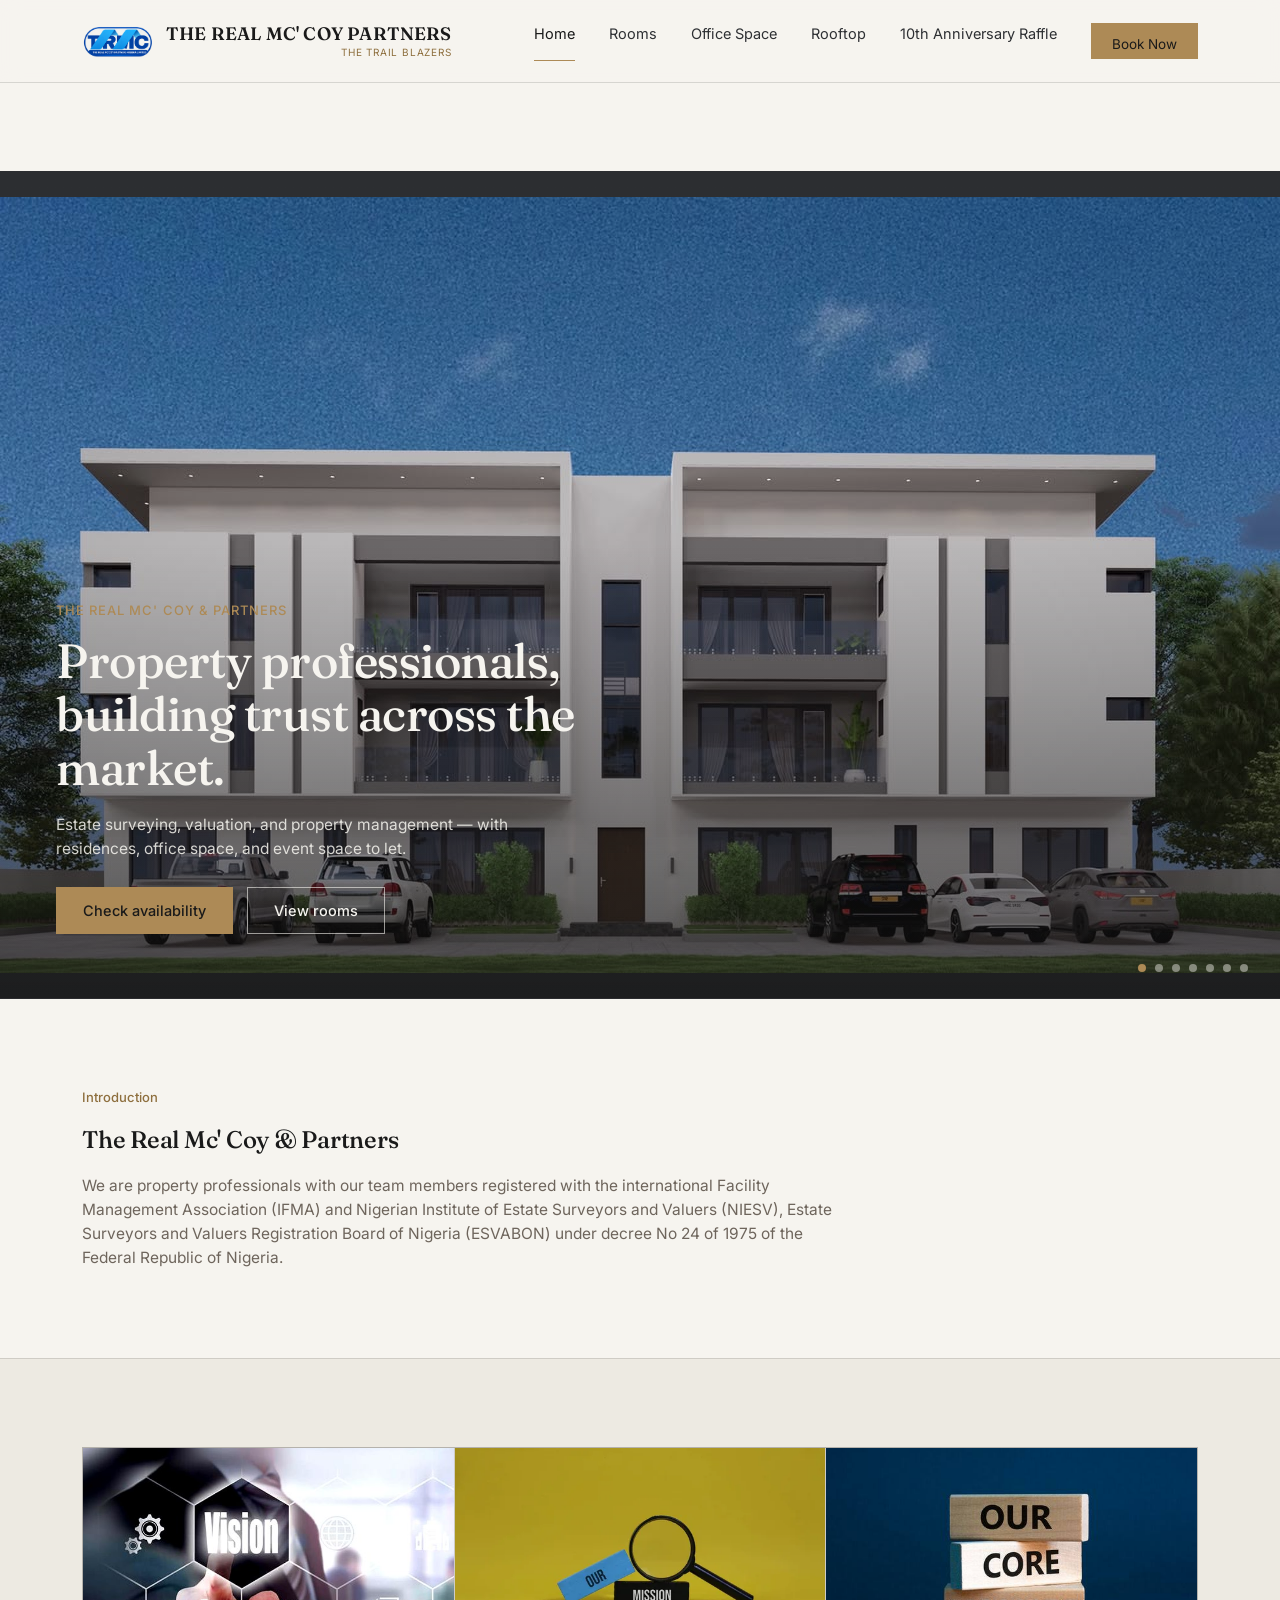
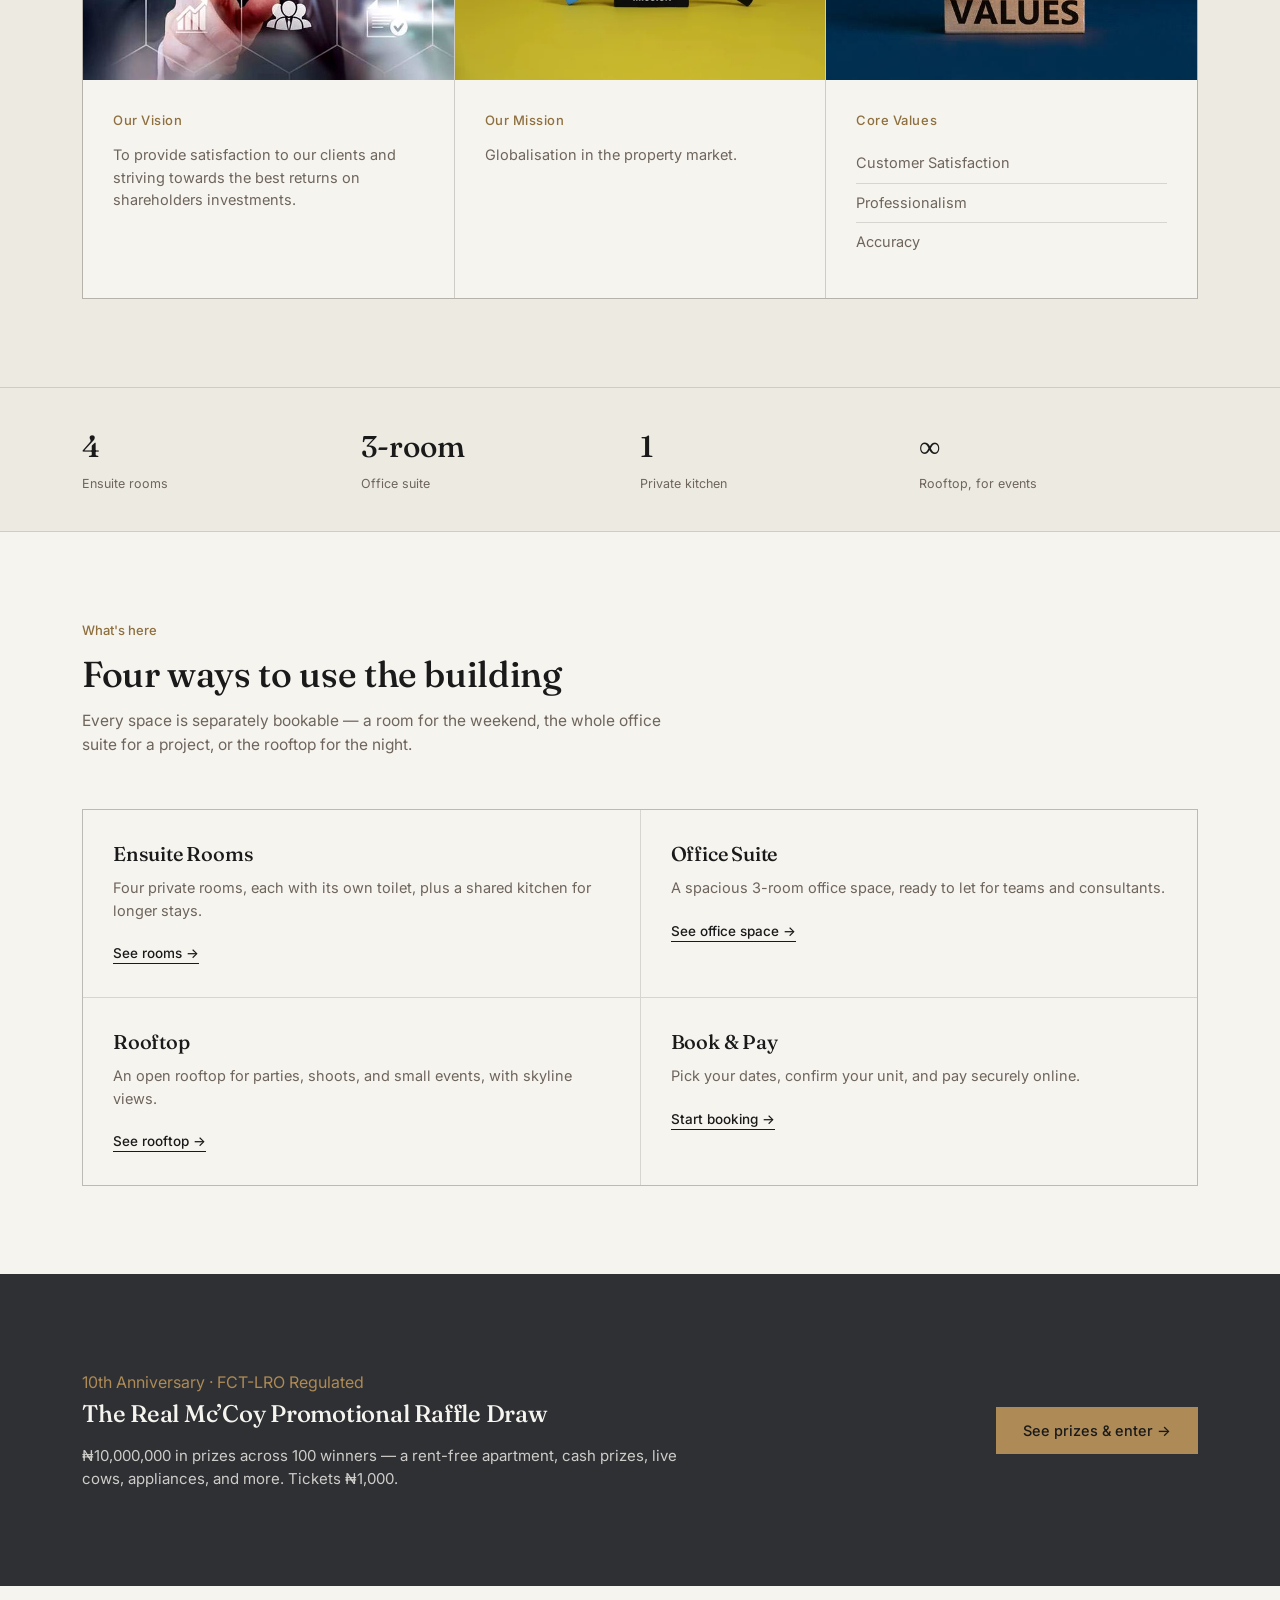
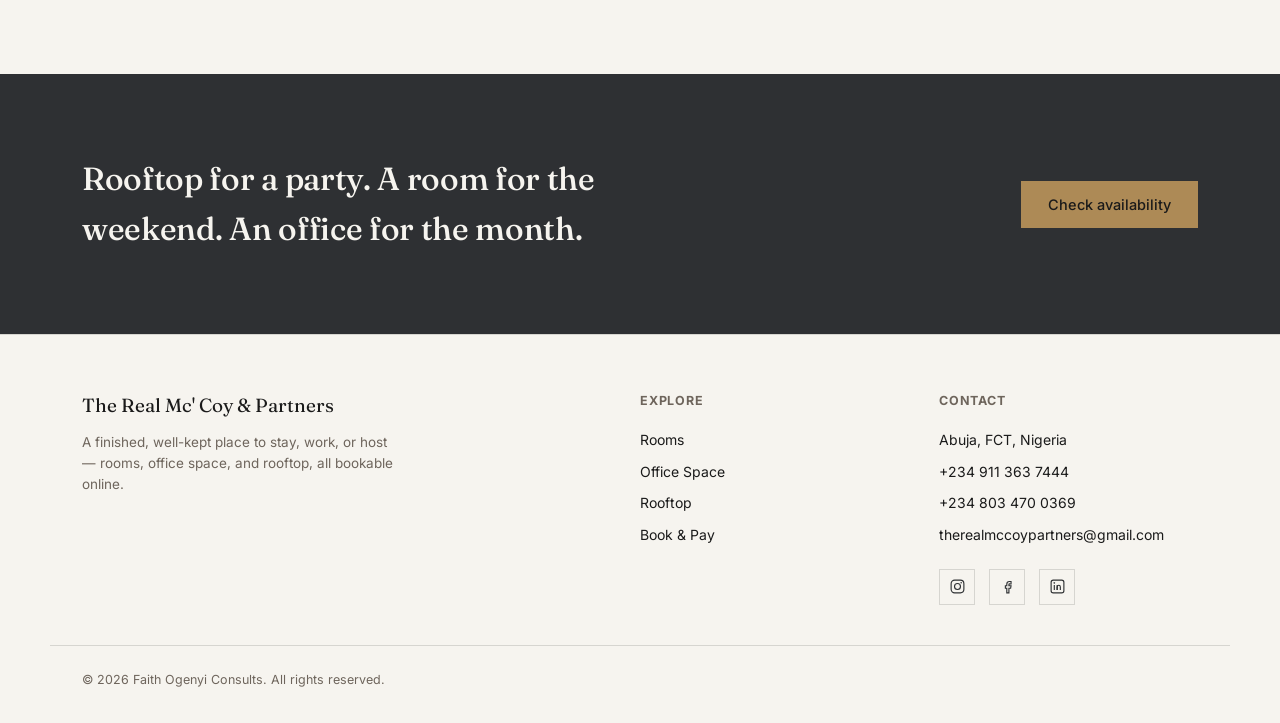
==== commit 055348ca: "AirBnb" ====
--- a/index.html
+++ b/index.html
@@ -90,9 +90,9 @@
   .btn-ghost:hover{background:var(--paper-2);}
 
   .hero-slider{position:relative; height:92vh; min-height:620px; max-height:900px; overflow:hidden; border-bottom:1px solid var(--line); background:var(--charcoal);}
-  .slide{position:absolute; inset:0; background-size:contain; background-repeat:no-repeat; background-position:center; opacity:0; transform:scale(1.12); transition:opacity 1.2s ease;}
+  .slide{position:absolute; inset:0; background-size:contain; background-repeat:no-repeat; background-position:center; opacity:0; transform:scale(0.94); transition:opacity 1.2s ease;}
   .slide.active{opacity:1; animation:heroZoomOut 5s ease-out forwards;}
-  @keyframes heroZoomOut{from{transform:scale(1.12);} to{transform:scale(1);}}
+  @keyframes heroZoomOut{from{transform:scale(0.94);} to{transform:scale(1);}}
   .slide.placeholder{background:var(--charcoal); display:flex; align-items:center; justify-content:center;}
   .slide.placeholder svg{width:100%; height:100%;}
   .slider-overlay{
@@ -757,7 +757,7 @@
       </div>
     </div>
   </div>
-  <div class="footer-bottom">&copy; 2026 The Real MccCoy Homes & Faith Ogenyi Consults. All rights reserved.</div>
+  <div class="footer-bottom">&copy; 2026 Faith Ogenyi Consults. All rights reserved.</div>
 </footer>
 
 <script>
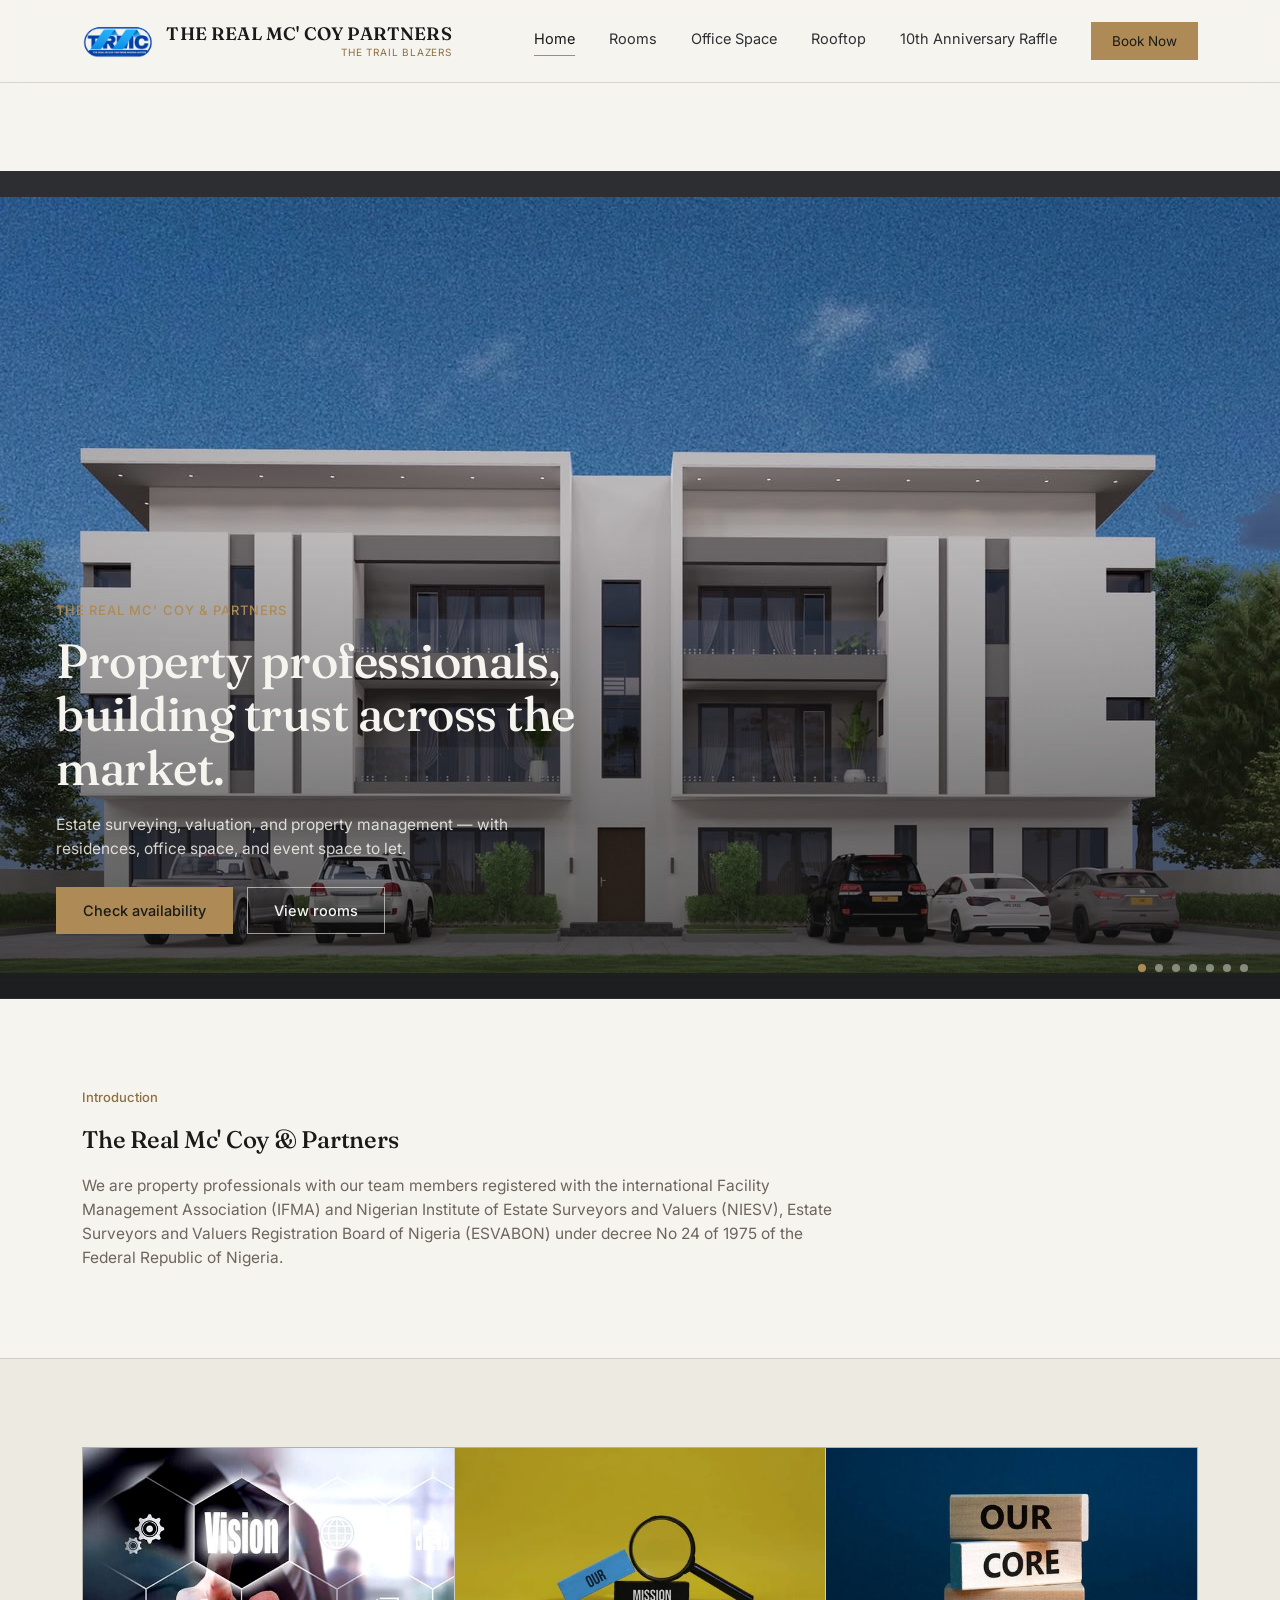
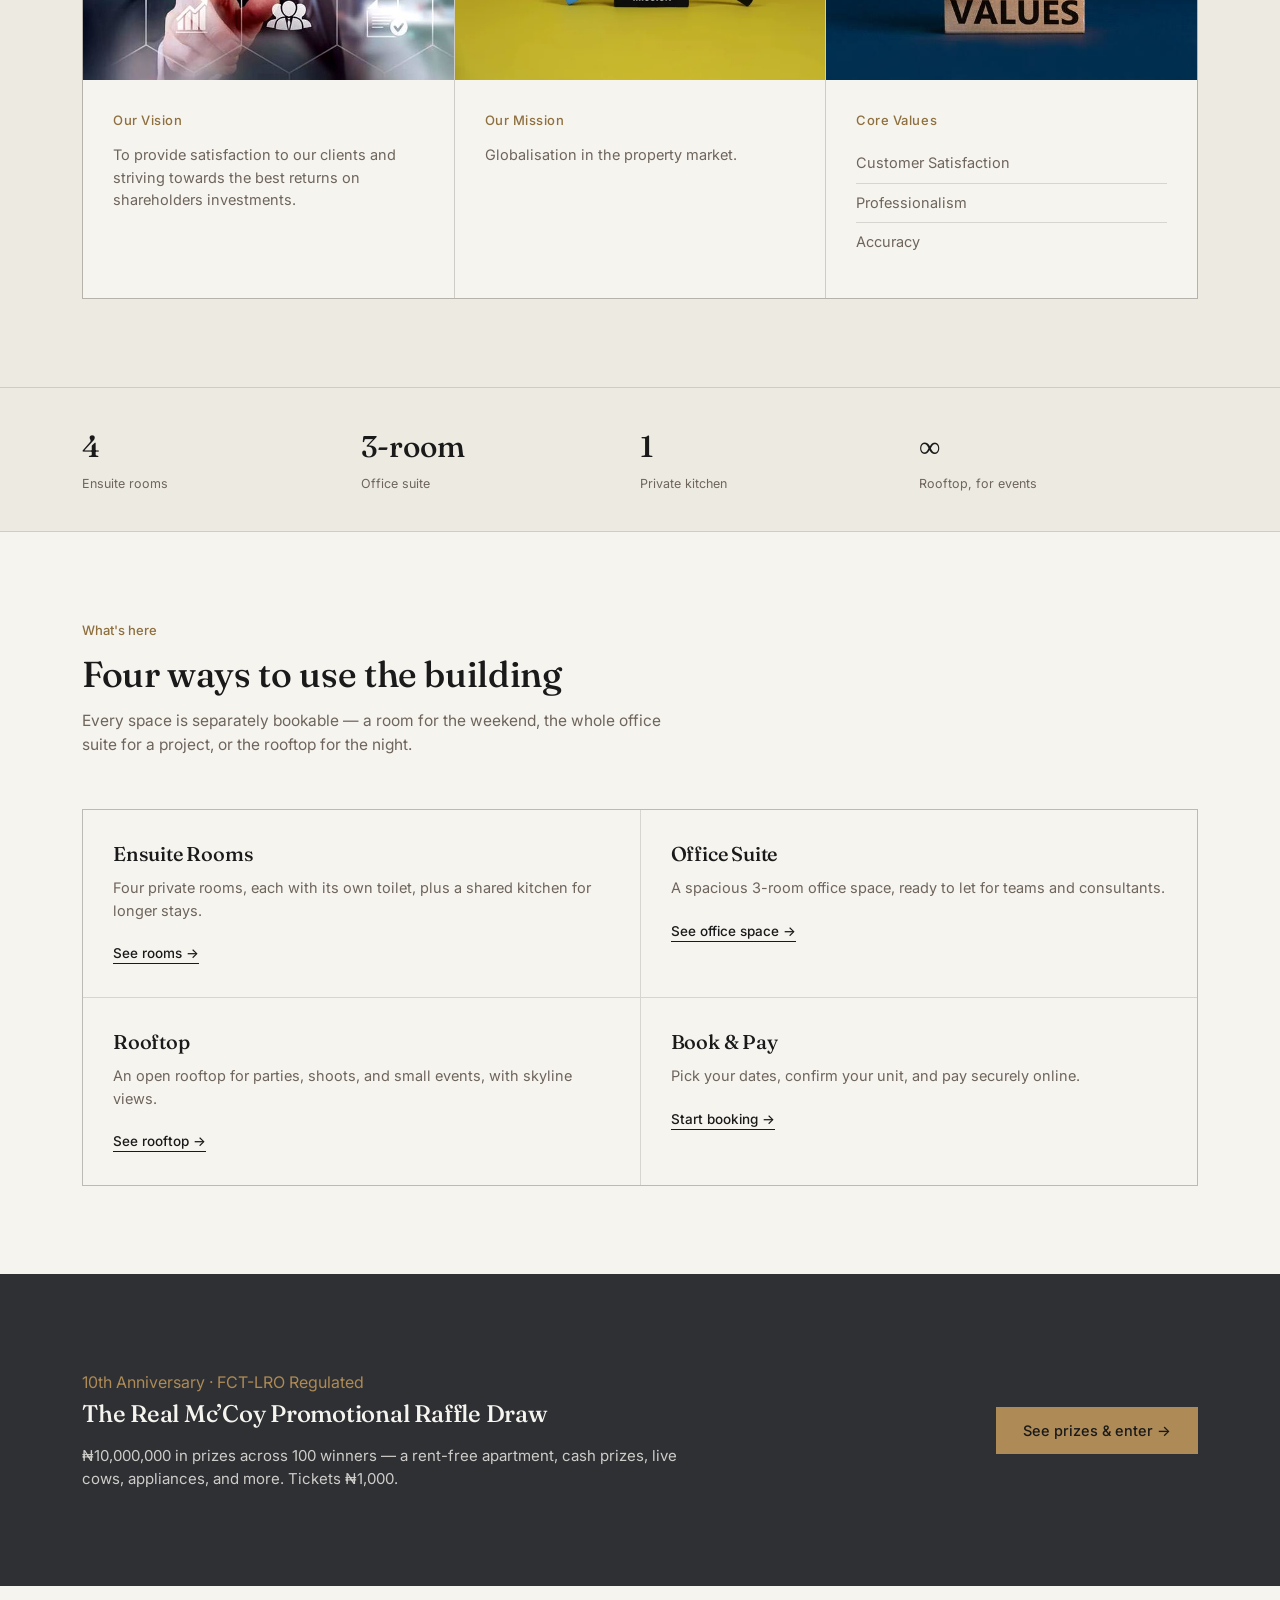
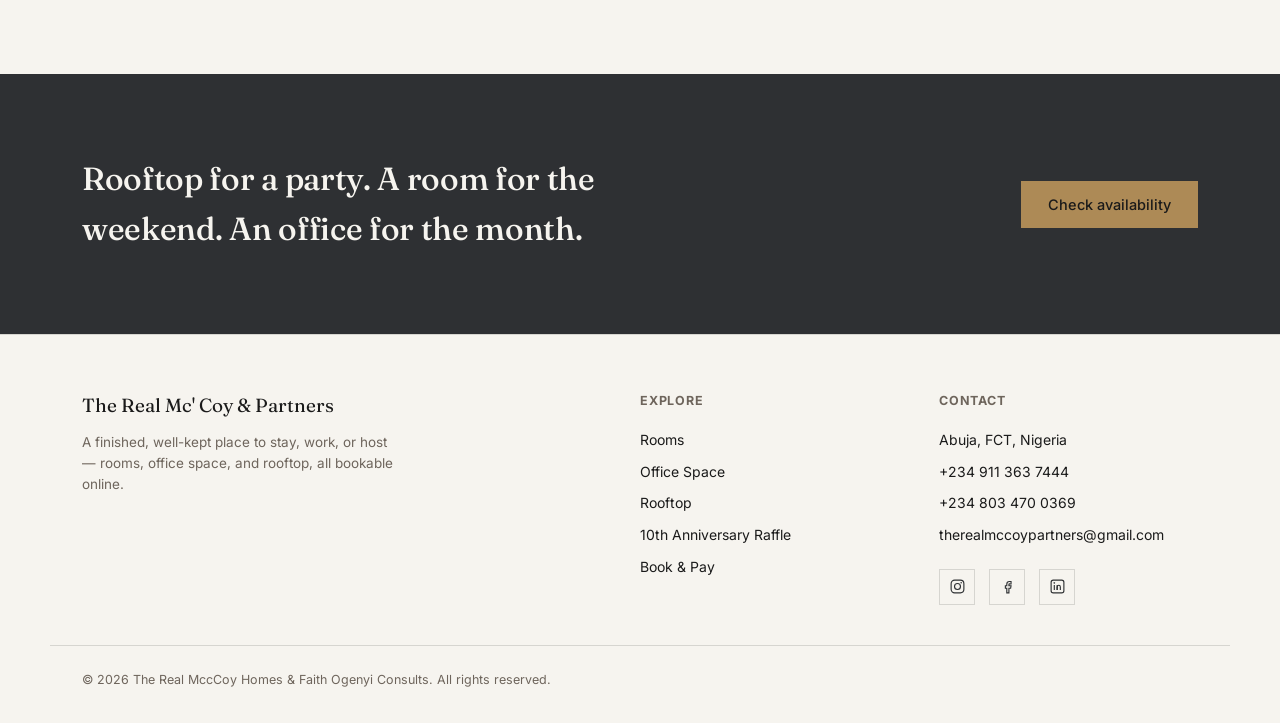
==== commit ba00d55b: "Split site into separate pages and add 10th anniversary raffle - One HTML file per page (home, rooms" ====
--- a/index.html
+++ b/index.html
@@ -5,312 +5,51 @@
 <meta name="viewport" content="width=device-width, initial-scale=1.0">
 <title>The Real Mc' Coy &amp; Partners</title>
 <link rel="preconnect" href="https://fonts.googleapis.com">
+<link rel="preconnect" href="https://fonts.gstatic.com" crossorigin>
 <link href="https://fonts.googleapis.com/css2?family=Fraunces:opsz,wght@9..144,400;9..144,500;9..144,600&family=Inter:wght@400;500;600&display=swap" rel="stylesheet">
-<script src="https://js.paystack.co/v1/inline.js"></script>
-<script src="https://checkout.flutterwave.com/v3.js"></script>
-<style>
-  :root{
-    --charcoal:#2E3033;
-    --charcoal-2:#3F4348;
-    --ink:#1A1A1A;
-    --paper:#F6F4EF;
-    --paper-2:#EDEAE2;
-    --taupe:#6E655C;
-    --brass:#AD8A56;
-    --brass-dark:#8E6F3E;
-    --line:rgba(26,26,26,0.14);
-    --line-on-dark:rgba(246,244,239,0.2);
-  }
-  *{box-sizing:border-box; margin:0; padding:0;}
-  html{scroll-behavior:smooth;}
-  body{
-    font-family:'Inter', sans-serif;
-    color:var(--ink);
-    background:var(--paper);
-    line-height:1.55;
-    -webkit-font-smoothing:antialiased;
-  }
-  h1,h2,h3,.serif{ font-family:'Fraunces', serif; font-weight:500; letter-spacing:-0.01em;}
-  a{color:inherit; text-decoration:none;}
-  img{max-width:100%; display:block;}
-  .wrap{max-width:1180px; margin:0 auto; padding:0 32px;}
-  @media(max-width:640px){.wrap{padding:0 20px;}}
-
-  /* NAV */
-  header.site-nav{
-    position:sticky; top:0; z-index:50;
-    background:rgba(246,244,239,0.92);
-    backdrop-filter:blur(10px);
-    border-bottom:1px solid var(--line);
-  }
-  .nav-inner{
-    max-width:1180px; margin:0 auto; padding:20px 32px;
-    display:flex; align-items:center; justify-content:space-between;
-  }
-  .brand{display:flex; align-items:center; gap:12px;}
-  .brand-logo{height:42px; width:auto; max-width:150px; object-fit:contain; flex-shrink:0;}
-  .brand-text{display:flex; flex-direction:column; align-items:flex-end; line-height:1.1;}
-  .brand .name{font-family:'Fraunces',serif; font-size:18px; font-weight:600; letter-spacing:0.01em;}
-  .brand .tag{font-size:10px; color:var(--brass-dark); margin-top:3px; letter-spacing:0.08em; text-transform:uppercase; align-self:flex-end;}
-  nav.links{display:flex; gap:34px; font-size:14.5px;}
-  nav.links a{position:relative; padding-bottom:4px; color:var(--charcoal);}
-  nav.links a.active{color:var(--ink);}
-  nav.links a.active::after{
-    content:''; position:absolute; left:0; right:0; bottom:-2px; height:1.5px; background:var(--brass);
-  }
-  .nav-cta{
-    font-size:13.5px; padding:10px 20px; background:var(--brass); border:1px solid var(--brass);
-  }
-  nav.links a.nav-cta{color:var(--ink);}
-  .nav-cta:hover{background:var(--brass-dark);}
-  nav.links a.nav-cta:hover{color:var(--paper);}
-  .menu-btn{display:none; background:none; border:none; font-size:22px; cursor:pointer;}
-  @media(max-width:860px){
-    nav.links{display:none;}
-    .menu-btn{display:block;}
-  }
-  nav.links.mobile-open{
-    display:flex; flex-direction:column; position:absolute; top:70px; left:0; right:0;
-    background:var(--paper); padding:20px 32px; border-bottom:1px solid var(--line); gap:18px;
-  }
-
-  /* PAGES */
-  .page{display:none;}
-  .page.active{display:block; animation:fadein .4s ease;}
-  @keyframes fadein{from{opacity:0; transform:translateY(6px);} to{opacity:1; transform:translateY(0);}}
-
-  /* HERO SLIDER */
-  .btn{
-    display:inline-block; padding:14px 26px; font-size:14.5px; font-weight:500;
-    border:1px solid var(--charcoal); cursor:pointer; background:none; font-family:inherit;
-  }
-  .btn-solid{background:var(--charcoal); color:var(--paper);}
-  .btn-solid:hover{background:var(--ink);}
-  .btn-ghost{color:var(--charcoal);}
-  .btn-ghost:hover{background:var(--paper-2);}
-
-  .hero-slider{position:relative; height:92vh; min-height:620px; max-height:900px; overflow:hidden; border-bottom:1px solid var(--line); background:var(--charcoal);}
-  .slide{position:absolute; inset:0; background-size:contain; background-repeat:no-repeat; background-position:center; opacity:0; transform:scale(0.94); transition:opacity 1.2s ease;}
-  .slide.active{opacity:1; animation:heroZoomOut 5s ease-out forwards;}
-  @keyframes heroZoomOut{from{transform:scale(0.94);} to{transform:scale(1);}}
-  .slide.placeholder{background:var(--charcoal); display:flex; align-items:center; justify-content:center;}
-  .slide.placeholder svg{width:100%; height:100%;}
-  .slider-overlay{
-    position:absolute; inset:0; display:flex; align-items:flex-end;
-    background:linear-gradient(to top, rgba(20,20,20,0.65), rgba(20,20,20,0.05) 55%);
-    padding:64px 56px;
-  }
-  @media(max-width:640px){.slider-overlay{padding:36px 24px;}}
-  .slider-caption{color:var(--paper); max-width:640px;}
-  .slider-caption .kicker{color:var(--brass); font-size:13px; font-weight:500; letter-spacing:0.08em; text-transform:uppercase; margin-bottom:14px;}
-  .slider-caption h1{font-size:clamp(28px,4.2vw,48px); line-height:1.12; margin-bottom:18px;}
-  .slider-caption p{font-size:15.5px; color:rgba(246,244,239,0.85); max-width:480px; margin-bottom:26px;}
-  .slider-actions{display:flex; gap:14px; flex-wrap:wrap;}
-  .slider-actions .btn-solid{background:var(--brass); border-color:var(--brass); color:var(--ink);}
-  .slider-actions .btn-solid:hover{background:var(--brass-dark); color:var(--paper);}
-  .slider-actions .btn-ghost{color:var(--paper); border-color:rgba(246,244,239,0.6);}
-  .slider-actions .btn-ghost:hover{background:rgba(246,244,239,0.1);}
-  .slider-dots{position:absolute; bottom:26px; right:32px; display:flex; gap:9px; z-index:5;}
-  .dot{width:8px; height:8px; border-radius:50%; background:rgba(246,244,239,0.45); cursor:pointer; border:none; padding:0;}
-  .dot.active{background:var(--brass);}
-
-  .intro-block{max-width:760px;}
-  .intro-block p{color:var(--taupe); font-size:15.5px; margin-top:16px;}
-
-  .vmv-grid{display:grid; grid-template-columns:repeat(3,1fr); gap:1px; background:var(--line); border:1px solid var(--line);}
-  @media(max-width:760px){.vmv-grid{grid-template-columns:1fr;}}
-  .vmv-card{background:var(--paper);}
-  .vmv-img{aspect-ratio:16/10; overflow:hidden;}
-  .vmv-img svg{width:100%; height:100%; display:block;}
-  .vmv-body{padding:30px 30px 36px;}
-  .vmv-card .kicker{font-size:13px; color:var(--brass-dark); font-weight:500; letter-spacing:0.04em; margin-bottom:14px;}
-  .vmv-card p{font-size:14.5px; color:var(--taupe);}
-  .vmv-card ul{list-style:none; font-size:14.5px; color:var(--taupe);}
-  .vmv-card li{padding:8px 0; border-top:1px solid var(--line);}
-  .vmv-card li:first-child{border-top:none;}
-
-  /* STAT STRIP */
-  .stats{border-bottom:1px solid var(--line); background:var(--paper-2);}
-  .stats .wrap{display:grid; grid-template-columns:repeat(4,1fr); padding:36px 32px;}
-  @media(max-width:700px){.stats .wrap{grid-template-columns:repeat(2,1fr); gap:26px;}}
-  .stat b{font-family:'Fraunces',serif; font-size:30px; font-weight:500; display:block;}
-  .stat span{font-size:12.5px; color:var(--taupe);}
-
-  /* SECTION */
-  section{padding:88px 0;}
-  .section-head{max-width:600px; margin-bottom:52px;}
-  .section-head .kicker{font-size:13px; color:var(--brass-dark); font-weight:500; margin-bottom:14px;}
-  .section-head h2{font-size:clamp(26px,3vw,36px); line-height:1.15;}
-  .section-head p{color:var(--taupe); margin-top:14px; font-size:15.5px;}
-
-  /* CARDS GRID (rooms) */
-  .grid-2{display:grid; grid-template-columns:1fr 1fr; gap:1px; background:var(--line); border:1px solid var(--line);}
-  @media(max-width:760px){.grid-2{grid-template-columns:1fr;}}
-  .unit-card{background:var(--paper); padding:0;}
-  .unit-photo{aspect-ratio:4/3; position:relative; overflow:hidden; background:var(--paper-2);}
-  .unit-photo svg{width:100%; height:100%;}
-  .unit-num{
-    position:absolute; top:16px; left:16px; font-family:'Fraunces',serif; font-size:13px;
-    background:var(--charcoal); color:var(--paper); padding:5px 11px;
-  }
-  .unit-body{padding:28px 30px 32px;}
-  .unit-body h3{font-size:20px; margin-bottom:8px;}
-  .unit-meta{display:flex; gap:16px; font-size:13px; color:var(--taupe); margin-bottom:14px;}
-  .unit-body p.desc{font-size:14.5px; color:var(--taupe); margin-bottom:18px;}
-  .unit-foot{display:flex; align-items:center; justify-content:space-between; border-top:1px solid var(--line); padding-top:18px;}
-  .price{font-family:'Fraunces',serif; font-size:19px;}
-  .price small{font-size:12px; color:var(--taupe); font-weight:400; font-family:'Inter',sans-serif;}
-  .book-link{font-size:13.5px; font-weight:500; border-bottom:1px solid var(--ink); padding-bottom:2px; cursor:pointer; background:none; border-top:none;border-left:none;border-right:none; font-family:inherit; color:var(--ink);}
-
-  /* AMENITY LIST */
-  .amenities{display:flex; flex-wrap:wrap; gap:12px; margin-top:40px;}
-  .amenities span{
-    font-size:13px; padding:9px 16px; border:1px solid var(--line); color:var(--taupe);
-  }
-
-  /* SPLIT FEATURE (office / rooftop) */
-  .feature{display:grid; grid-template-columns:1fr 1fr; gap:0; border:1px solid var(--line);}
-  @media(max-width:800px){.feature{grid-template-columns:1fr;}}
-  .feature-img{background:var(--paper-2); min-height:360px;}
-  .feature-img svg{width:100%; height:100%;}
-  .feature-body{padding:52px 48px; display:flex; flex-direction:column; justify-content:center;}
-  @media(max-width:800px){.feature-body{padding:36px 26px;}}
-  .feature-body .kicker{font-size:13px; color:var(--brass-dark); font-weight:500; margin-bottom:16px;}
-  .feature-body h3{font-size:28px; margin-bottom:16px;}
-  .feature-body p{color:var(--taupe); font-size:15.5px; margin-bottom:22px;}
-  .feature-list{list-style:none; margin-bottom:28px;}
-  .feature-list li{
-    font-size:14.5px; padding:10px 0; border-top:1px solid var(--line); display:flex; justify-content:space-between;
-  }
-  .feature-list li:last-child{border-bottom:1px solid var(--line);}
-  .feature-price{font-family:'Fraunces',serif; font-size:22px; margin-bottom:20px;}
-  .feature-price small{font-size:12.5px; color:var(--taupe); font-family:'Inter',sans-serif; font-weight:400;}
-
-  /* CTA BAND */
-  .cta-band{background:var(--charcoal); color:var(--paper); padding:80px 0;}
-  .cta-band .wrap{display:flex; align-items:center; justify-content:space-between; flex-wrap:wrap; gap:24px;}
-  .cta-band h2{font-size:clamp(24px,3vw,32px); max-width:520px;}
-  .cta-band .btn-solid{background:var(--brass); border-color:var(--brass); color:var(--ink);}
-  .cta-band .btn-solid:hover{background:var(--brass-dark); color:var(--paper);}
-
-  /* FOOTER */
-  footer{border-top:1px solid var(--line); padding:56px 0 34px;}
-  footer .wrap{display:grid; grid-template-columns:2fr 1fr 1fr; gap:40px;}
-  @media(max-width:700px){footer .wrap{grid-template-columns:1fr; gap:30px;}}
-  footer .f-brand{font-family:'Fraunces',serif; font-size:19px; margin-bottom:12px;}
-  footer p{color:var(--taupe); font-size:13.5px; max-width:320px;}
-  footer h4{font-size:12.5px; text-transform:uppercase; letter-spacing:0.06em; color:var(--taupe); margin-bottom:14px;}
-  footer ul{list-style:none;}
-  footer li{font-size:14px; padding:5px 0;}
-  .social-icons{display:flex; gap:14px; margin-top:18px;}
-  .social-icons a{
-    display:inline-flex; align-items:center; justify-content:center;
-    width:36px; height:36px; border:1px solid var(--line); color:var(--charcoal);
-    transition:background .2s ease, color .2s ease, border-color .2s ease;
-  }
-  .social-icons a:hover{background:var(--brass); border-color:var(--brass); color:var(--paper);}
-  .social-icons svg{width:17px; height:17px;}
-  .footer-bottom{
-    max-width:1180px; margin:40px auto 0; padding:24px 32px 0; border-top:1px solid var(--line);
-    font-size:12.5px; color:var(--taupe);
-  }
-
-  /* BOOKING PAGE */
-  .booking-wrap{display:grid; grid-template-columns:1fr 1fr; gap:56px; padding:70px 0 100px;}
-  @media(max-width:860px){.booking-wrap{grid-template-columns:1fr; gap:40px;}}
-  .form-group{margin-bottom:20px;}
-  .form-group label{display:block; font-size:13px; color:var(--taupe); margin-bottom:7px;}
-  .form-group input, .form-group select, .form-group textarea{
-    width:100%; padding:12px 14px; border:1px solid var(--line); background:var(--paper);
-    font-family:inherit; font-size:14.5px; color:var(--ink);
-  }
-  .form-group input:focus, .form-group select:focus, .form-group textarea:focus{
-    outline:2px solid var(--brass); outline-offset:1px; border-color:var(--brass);
-  }
-  .row-2{display:grid; grid-template-columns:1fr 1fr; gap:16px;}
-  .summary-box{background:var(--paper-2); border:1px solid var(--line); padding:32px; align-self:start; position:sticky; top:100px;}
-  .summary-box h3{font-size:18px; margin-bottom:20px;}
-  .sum-line{display:flex; justify-content:space-between; font-size:14.5px; padding:11px 0; border-top:1px solid var(--line);}
-  .sum-line.total{font-family:'Fraunces',serif; font-size:19px; border-top:1.5px solid var(--ink); margin-top:6px; padding-top:16px;}
-  .pay-btn{width:100%; margin-top:24px; padding:16px; font-size:15px;}
-  .booking-note{font-size:12.5px; color:var(--taupe); margin-top:14px; line-height:1.6;}
-  .confirm-box{display:none; background:var(--paper-2); border:1px solid var(--brass); padding:28px; margin-top:20px; font-size:14px;}
-  .confirm-box.show{display:block;}
-
-  /* RAFFLE */
-  .raffle-banner{display:flex; align-items:center; justify-content:space-between; gap:28px; flex-wrap:wrap; padding:8px 0;}
-  .raffle-banner-text{max-width:620px;}
-  .raffle-banner-text p{color:rgba(246,244,239,0.8); margin-top:12px; font-size:15px;}
-  .raffle-stats{display:grid; grid-template-columns:repeat(5,1fr); gap:1px; background:var(--line); border:1px solid var(--line);}
-  @media(max-width:760px){.raffle-stats{grid-template-columns:repeat(2,1fr);}}
-  .raffle-stat{background:var(--paper); padding:22px 18px; text-align:center;}
-  .raffle-stat b{font-family:'Fraunces',serif; font-size:20px; display:block; margin-bottom:4px;}
-  .raffle-stat span{font-size:12px; color:var(--taupe);}
-  .raffle-table-wrap{overflow-x:auto; border:1px solid var(--line); background:var(--paper);}
-  .raffle-table{width:100%; border-collapse:collapse; font-size:14px; min-width:560px;}
-  .raffle-table th, .raffle-table td{padding:13px 16px; text-align:left; border-top:1px solid var(--line);}
-  .raffle-table th{background:var(--paper-2); font-weight:600; border-top:none; font-size:12.5px; text-transform:uppercase; letter-spacing:0.03em; color:var(--taupe);}
-  .raffle-table td:nth-child(2), .raffle-table td:nth-child(3), .raffle-table td:nth-child(4),
-  .raffle-table th:nth-child(2), .raffle-table th:nth-child(3), .raffle-table th:nth-child(4){text-align:right;}
-  .raffle-table tfoot td{font-family:'Fraunces',serif; font-size:15px; border-top:1.5px solid var(--ink);}
-  .raffle-tc{border-top:1px solid var(--line);}
-  .tc-item{border-bottom:1px solid var(--line); background:var(--paper);}
-  .tc-q{width:100%; text-align:left; background:none; border:none; cursor:pointer; padding:20px 22px; display:flex; justify-content:space-between; align-items:center; font-family:inherit; font-size:15px; font-weight:500; color:var(--ink);}
-  .tc-q .plus{font-family:'Fraunces',serif; font-size:18px; color:var(--brass-dark); transition:transform .25s ease;}
-  .tc-item.open .tc-q .plus{transform:rotate(45deg);}
-  .tc-a{max-height:0; overflow:hidden; transition:max-height .3s ease;}
-  .tc-item.open .tc-a{max-height:1200px;}
-  .tc-a-inner{padding:0 22px 22px; color:var(--taupe); font-size:14px; line-height:1.7;}
-  .tc-a-inner ul{padding-left:18px; margin-top:6px;}
-
-  .badge-demo{
-    display:inline-block; font-size:11.5px; background:var(--paper-2); color:var(--taupe);
-    padding:5px 12px; border:1px solid var(--line); margin-bottom:18px;
-  }
-</style>
+<link rel="stylesheet" href="css/styles.css">
 </head>
 <body>
 
 <header class="site-nav">
   <div class="nav-inner">
-    <div class="brand">
-      <img src="logo.png" alt="The Real Mc' Coy &amp; Partners logo" class="brand-logo">
+    <a href="index.html" class="brand">
+      <img src="logo-nav.png" alt="The Real Mc' Coy &amp; Partners logo" class="brand-logo">
       <div class="brand-text">
         <span class="name">THE REAL MC' COY PARTNERS</span>
         <span class="tag">the trail blazers</span>
       </div>
-    </div>
+    </a>
     <nav class="links" id="navLinks">
-      <a href="#home" data-page="home" class="active">Home</a>
-      <a href="#rooms" data-page="rooms">Rooms</a>
-      <a href="#office" data-page="office">Office Space</a>
-      <a href="#rooftop" data-page="rooftop">Rooftop</a>
-      <a href="#raffle" data-page="raffle">10th Anniversary Raffle</a>
-      <a href="#booking" data-page="booking" class="nav-cta">Book Now</a>
+      <a href="index.html" class="active">Home</a>
+      <a href="rooms.html">Rooms</a>
+      <a href="office.html">Office Space</a>
+      <a href="rooftop.html">Rooftop</a>
+      <a href="raffle.html">10th Anniversary Raffle</a>
+      <a href="booking.html" class="nav-cta">Book Now</a>
     </nav>
     <button class="menu-btn" id="menuBtn">&#9776;</button>
   </div>
 </header>
 
-<!-- HOME -->
 <main>
 <section class="page active" id="page-home">
   <div class="hero-slider" id="heroSlider">
     <div class="slide active" style="background-image:url('hero-1.jpg')"></div>
-    <div class="slide" style="background-image:url('hero-2.jpg')"></div>
-    <div class="slide" style="background-image:url('hero-3.jpg')"></div>
-    <div class="slide" style="background-image:url('hero-4.jpg')"></div>
-    <div class="slide" style="background-image:url('hero-5.jpg')"></div>
-    <div class="slide" style="background-image:url('hero-6.jpg')"></div>
-    <div class="slide" style="background-image:url('hero-7.jpg')"></div>
+    <div class="slide" data-bg="hero-2.jpg"></div>
+    <div class="slide" data-bg="hero-3.jpg"></div>
+    <div class="slide" data-bg="hero-4.jpg"></div>
+    <div class="slide" data-bg="hero-5.jpg"></div>
+    <div class="slide" data-bg="hero-6.jpg"></div>
+    <div class="slide" data-bg="hero-7.jpg"></div>
     <div class="slider-overlay">
       <div class="slider-caption">
         <div class="kicker">The Real Mc' Coy &amp; Partners</div>
         <h1>Property professionals, building trust across the market.</h1>
         <p>Estate surveying, valuation, and property management &mdash; with residences, office space, and event space to let.</p>
         <div class="slider-actions">
-          <button class="btn btn-solid" onclick="goTo('booking')">Check availability</button>
-          <button class="btn btn-ghost" onclick="goTo('rooms')">View rooms</button>
+          <a class="btn btn-solid" href="booking.html">Check availability</a>
+          <a class="btn btn-ghost" href="rooms.html">View rooms</a>
         </div>
       </div>
     </div>
@@ -340,7 +79,7 @@
       <div class="vmv-grid">
         <div class="vmv-card">
           <div class="vmv-img">
-            <img src="vision.jpg" alt="Our Vision" style="width:100%; height:100%; object-fit:cover;">
+            <img loading="lazy" src="vision.jpg" alt="Our Vision" style="width:100%; height:100%; object-fit:cover;">
           </div>
           <div class="vmv-body">
             <div class="kicker">Our Vision</div>
@@ -349,7 +88,7 @@
         </div>
         <div class="vmv-card">
           <div class="vmv-img">
-            <img src="mission.jpg" alt="Our Mission" style="width:100%; height:100%; object-fit:cover;">
+            <img loading="lazy" src="mission.jpg" alt="Our Mission" style="width:100%; height:100%; object-fit:cover;">
           </div>
           <div class="vmv-body">
             <div class="kicker">Our Mission</div>
@@ -358,7 +97,7 @@
         </div>
         <div class="vmv-card">
           <div class="vmv-img">
-            <img src="values.jpg" alt="Core Values" style="width:100%; height:100%; object-fit:cover;">
+            <img loading="lazy" src="values.jpg" alt="Core Values" style="width:100%; height:100%; object-fit:cover;">
           </div>
           <div class="vmv-body">
             <div class="kicker">Core Values</div>
@@ -394,28 +133,28 @@
           <div class="unit-body">
             <h3>Ensuite Rooms</h3>
             <p class="desc">Four private rooms, each with its own toilet, plus a shared kitchen for longer stays.</p>
-            <button class="book-link" onclick="goTo('rooms')">See rooms &rarr;</button>
+            <a class="book-link" href="rooms.html">See rooms &rarr;</a>
           </div>
         </div>
         <div class="unit-card">
           <div class="unit-body">
             <h3>Office Suite</h3>
             <p class="desc">A spacious 3-room office space, ready to let for teams and consultants.</p>
-            <button class="book-link" onclick="goTo('office')">See office space &rarr;</button>
+            <a class="book-link" href="office.html">See office space &rarr;</a>
           </div>
         </div>
         <div class="unit-card">
           <div class="unit-body">
             <h3>Rooftop</h3>
             <p class="desc">An open rooftop for parties, shoots, and small events, with skyline views.</p>
-            <button class="book-link" onclick="goTo('rooftop')">See rooftop &rarr;</button>
+            <a class="book-link" href="rooftop.html">See rooftop &rarr;</a>
           </div>
         </div>
         <div class="unit-card">
           <div class="unit-body">
             <h3>Book &amp; Pay</h3>
             <p class="desc">Pick your dates, confirm your unit, and pay securely online.</p>
-            <button class="book-link" onclick="goTo('booking')">Start booking &rarr;</button>
+            <a class="book-link" href="booking.html">Start booking &rarr;</a>
           </div>
         </div>
       </div>
@@ -430,294 +169,17 @@
           <h2 style="color:var(--paper);">The Real Mc&rsquo;Coy Promotional Raffle Draw</h2>
           <p>&#8358;10,000,000 in prizes across 100 winners &mdash; a rent-free apartment, cash prizes, live cows, appliances, and more. Tickets &#8358;1,000.</p>
         </div>
-        <button class="btn btn-solid" style="background:var(--brass); border-color:var(--brass); color:var(--ink);" onclick="goToBuyTickets()">See prizes &amp; enter &rarr;</button>
-      </div>
-    </div>
-  </section>
-</section>
-
-<!-- ROOMS -->
-<section class="page" id="page-rooms">
-  <section style="padding-top:64px;">
-    <div class="wrap">
-      <div class="section-head">
-        <div class="kicker">Rooms</div>
-        <h2>Four ensuite rooms, one shared kitchen</h2>
-      </div>
-      <div class="grid-2" id="roomsGrid"></div>
-      <div class="amenities">
-        <span>Ensuite toilet in every room</span>
-        <span>Shared, separate kitchen</span>
-        <span>Wi-Fi</span>
-        <span>24/7 power</span>
-        <span>Private balcony access</span>
-        <span>Daily cleaning on request</span>
-      </div>
-    </div>
-  </section>
-</section>
-
-<!-- OFFICE -->
-<section class="page" id="page-office">
-  <section style="padding-top:64px;">
-    <div class="wrap">
-      <div class="section-head">
-        <div class="kicker">Office Space</div>
-        <h2>A spacious 3-room suite, let as one</h2>
-        <p>Ideal for a small consultancy, a satellite team, or a project office &mdash; three connected rooms with independent access.</p>
-      </div>
-      <div class="feature">
-        <div class="feature-img">
-          <svg viewBox="0 0 400 360" preserveAspectRatio="xMidYMid slice"><rect width="400" height="360" fill="#EDEAE2"/><rect x="40" y="60" width="130" height="220" fill="none" stroke="#6E655C" stroke-width="1.5"/><rect x="180" y="60" width="80" height="220" fill="none" stroke="#6E655C" stroke-width="1.5"/><rect x="270" y="60" width="90" height="220" fill="none" stroke="#6E655C" stroke-width="1.5"/><line x1="40" y1="150" x2="360" y2="150" stroke="#6E655C" stroke-width="1"/><text x="200" y="330" text-anchor="middle" fill="#6E655C" font-family="Inter, sans-serif" font-size="12">Office suite &mdash; photos coming soon</text></svg>
-        </div>
-        <div class="feature-body">
-          <div class="kicker">Suite 01</div>
-          <h3>3-Room Office Suite</h3>
-          <p>Three private rooms under one lease, with room to add desks, a reception area, or a small meeting space. Exact room count and layout will be confirmed once furnishing is finalised.</p>
-          <ul class="feature-list">
-            <li><span>Rooms</span><span>3</span></li>
-            <li><span>Ideal for</span><span>Small teams, consultants</span></li>
-            <li><span>Minimum let</span><span>1 month</span></li>
-            <li><span>Access</span><span>Independent entrance</span></li>
-          </ul>
-          <div class="feature-price">&#8358;450,000 <small>/ month &mdash; negotiable for longer terms</small></div>
-          <button class="btn btn-solid" onclick="startBooking('Office Suite (3 rooms)', 450000, 'month')">Enquire &amp; book</button>
-        </div>
-      </div>
-    </div>
-  </section>
-</section>
-
-<!-- ROOFTOP -->
-<section class="page" id="page-rooftop">
-  <section style="padding-top:64px;">
-    <div class="wrap">
-      <div class="section-head">
-        <div class="kicker">Rooftop</div>
-        <h2>An open rooftop, built for events</h2>
-        <p>Parties, brand shoots, small weddings, sundowners &mdash; the rooftop rents by the event, with your own access and lighting already in place.</p>
-      </div>
-      <div class="feature">
-        <div class="feature-img">
-          <svg viewBox="0 0 400 360" preserveAspectRatio="xMidYMid slice"><rect width="400" height="360" fill="#2E3033"/><rect x="0" y="260" width="400" height="100" fill="#3F4348"/><circle cx="90" cy="90" r="3" fill="#AD8A56"/><circle cx="150" cy="80" r="3" fill="#AD8A56"/><circle cx="210" cy="95" r="3" fill="#AD8A56"/><circle cx="280" cy="85" r="3" fill="#AD8A56"/><circle cx="330" cy="100" r="3" fill="#AD8A56"/><line x1="30" y1="260" x2="370" y2="260" stroke="#AD8A56" stroke-width="1"/><text x="200" y="330" text-anchor="middle" fill="#F6F4EF" font-family="Inter, sans-serif" font-size="12">Rooftop &mdash; photos coming soon</text></svg>
-        </div>
-        <div class="feature-body">
-          <div class="kicker">Rooftop &middot; Events</div>
-          <h3>Rooftop Event Space</h3>
-          <p>Open-air space on the top floor, with skyline views over the neighbourhood. Bring your own vendors, or ask us for a list of caterers and decorators who know the space.</p>
-          <ul class="feature-list">
-            <li><span>Capacity</span><span>Up to 80 guests</span></li>
-            <li><span>Access hours</span><span>10am &ndash; 10pm</span></li>
-            <li><span>Setup time</span><span>2 hrs included</span></li>
-            <li><span>Power &amp; lighting</span><span>Included</span></li>
-          </ul>
-          <div class="feature-price">&#8358;250,000 <small>/ event (up to 6 hrs)</small></div>
-          <button class="btn btn-solid" onclick="startBooking('Rooftop Event Space', 250000, 'event')">Check date &amp; book</button>
-        </div>
-      </div>
-    </div>
-  </section>
-</section>
-
-<!-- RAFFLE -->
-<section class="page" id="page-raffle">
-  <section style="padding-top:64px; padding-bottom:56px;">
-    <div class="wrap">
-      <div class="section-head">
-        <div class="kicker">10th Anniversary &middot; Promotional Raffle Draw</div>
-        <h2>The Real Mc&rsquo;Coy Promotional Raffle Draw</h2>
-        <p>Organised by The Real Mc&rsquo;Coy Ltd to celebrate ten years in business. A regulated promotional lottery conducted under the supervision of the Federal Capital Territory Lottery Regulatory Office (FCT-LRO). Participants purchase tickets for the chance to win valuable prizes &mdash; outcomes are based solely on chance.</p>
-      </div>
-
-      <div class="raffle-stats">
-        <div class="raffle-stat"><b>&#8358;1,000</b><span>Ticket price</span></div>
-        <div class="raffle-stat"><b>1,000,000</b><span>Tickets available</span></div>
-        <div class="raffle-stat"><b>&#8358;10,000,000</b><span>Total prize pool</span></div>
-        <div class="raffle-stat"><b>100</b><span>Total winners</span></div>
-        <div class="raffle-stat"><b>1 year</b><span>Draw period</span></div>
-      </div>
-      <p class="booking-note" style="margin-top:16px; margin-bottom:0;">Draws are held in randomly selected months across the one-year Draw Period; exact draw dates are announced publicly and approved by FCT-LRO in advance.</p>
-    </div>
-  </section>
-
-  <section style="background:var(--paper-2); border-top:1px solid var(--line); border-bottom:1px solid var(--line);">
-    <div class="wrap">
-      <div class="section-head" style="margin-bottom:36px;">
-        <div class="kicker">Prize List</div>
-        <h2>Approximate Abuja market values</h2>
-        <p>The full &#8358;10,000,000 prize pool is allocated exclusively to the prizes below. Regulatory and administrative fees (&#8358;2,400,000) are kept separate and are not deducted from the prize pool.</p>
-      </div>
-      <div class="raffle-table-wrap">
-        <table class="raffle-table">
-          <thead>
-            <tr><th>Prize</th><th>Qty</th><th>Unit Value</th><th>Total Value</th></tr>
-          </thead>
-          <tbody id="raffleTableBody"></tbody>
-          <tfoot>
-            <tr><td>Prize Total</td><td>100</td><td>&ndash;</td><td>&asymp; &#8358;10,000,000</td></tr>
-          </tfoot>
-        </table>
-      </div>
-      <p class="booking-note">All values are approximate Abuja market prices. Minor adjustments may be made to stay within the &#8358;10,000,000 prize pool while maintaining 100 winners.</p>
-    </div>
-  </section>
-
-  <section id="buy-tickets">
-    <div class="wrap">
-      <div class="section-head">
-        <div class="kicker">Enter the raffle</div>
-        <h2>Buy your tickets</h2>
-        <p>Choose how many tickets you want, enter your details, and pay securely with Flutterwave. Your tickets are serialised and logged the moment payment is confirmed.</p>
-      </div>
-      <span class="badge-demo">Payments are in test mode &mdash; no real charge will be made</span>
-
-      <div class="booking-wrap" style="margin-top:24px;">
-        <div>
-          <div class="row-2">
-            <div class="form-group">
-              <label for="ticketQty">Number of tickets</label>
-              <input type="number" id="ticketQty" min="1" max="1000" value="1" onchange="updateTicketSummary()" oninput="updateTicketSummary()">
-            </div>
-            <div class="form-group">
-              <label for="ticketPhone">Phone number</label>
-              <input type="tel" id="ticketPhone" placeholder="080...">
-            </div>
-          </div>
-          <div class="form-group">
-            <label for="ticketName">Full name</label>
-            <input type="text" id="ticketName" placeholder="Your full name">
-          </div>
-          <div class="form-group">
-            <label for="ticketEmail">Email address</label>
-            <input type="email" id="ticketEmail" placeholder="you@email.com">
-          </div>
-          <p class="booking-note">One entry per ticket. Tickets are non-refundable and non-transferable once payment is confirmed. You must be 18 years or older to participate.</p>
-        </div>
-
-        <div class="summary-box">
-          <h3>Ticket order</h3>
-          <div class="sum-line"><span>Ticket price</span><span>&#8358;1,000</span></div>
-          <div class="sum-line"><span>Quantity</span><span id="ticketSumQty">1</span></div>
-          <div class="sum-line total"><span>Total</span><span id="ticketSumTotal">&#8358;1,000</span></div>
-          <button class="btn btn-solid pay-btn" onclick="buyRaffleTickets()">Pay with Flutterwave</button>
-          <p class="booking-note">Test mode &mdash; use card 5531 8866 5214 2950, expiry 09/32, CVV 564, PIN 3310, OTP 12345.</p>
-          <div class="confirm-box" id="ticketConfirmBox">
-            <strong>Tickets confirmed &#10003;</strong>
-            <p id="ticketConfirmText" style="margin-top:8px; color:var(--taupe);"></p>
-          </div>
-        </div>
-      </div>
-
-      <div class="feature" style="margin-top:56px;">
-        <div class="feature-body" style="padding:44px 44px;">
-          <ul class="feature-list">
-            <li><span>Eligibility</span><span>18 years or older</span></li>
-            <li><span>Ticket price</span><span>&#8358;1,000 each</span></li>
-            <li><span>Draw supervision</span><span>Independent auditor &amp; FCT-LRO</span></li>
-            <li><span>Prize claim window</span><span>180 days from announcement</span></li>
-          </ul>
-        </div>
-        <div class="feature-body" style="background:var(--paper-2); padding:44px 44px;">
-          <div class="kicker">Regulatory &amp; administrative fees</div>
-          <p style="margin-bottom:18px;">Kept separate from the &#8358;10,000,000 prize pool.</p>
-          <ul class="feature-list">
-            <li><span>Application fee</span><span>&#8358;500,000</span></li>
-            <li><span>Admin fee</span><span>&#8358;400,000</span></li>
-            <li><span>Permit fee</span><span>&#8358;300,000</span></li>
-            <li><span>Good causes</span><span>&#8358;700,000</span></li>
-            <li><span>Due diligence</span><span>&#8358;500,000</span></li>
-          </ul>
-          <div class="feature-price" style="margin-top:16px;">&#8358;2,400,000 <small>total fees</small></div>
-        </div>
-      </div>
-    </div>
-  </section>
-
-  <section style="background:var(--paper-2); border-top:1px solid var(--line);">
-    <div class="wrap">
-      <div class="section-head" style="margin-bottom:36px;">
-        <div class="kicker">Full Terms &amp; Conditions</div>
-        <h2>Raffle rules, eligibility &amp; process</h2>
-      </div>
-      <div class="raffle-tc" id="raffleTC"></div>
-    </div>
-  </section>
-</section>
-
-<!-- BOOKING -->
-<section class="page" id="page-booking">
-  <div class="wrap">
-    <div class="section-head" style="margin-top:64px;">
-      <div class="kicker">Book &amp; Pay</div>
-      <h2>Reserve your space</h2>
-      <p>Fill in your details, review the total, and pay securely to confirm.</p>
-    </div>
-    <span class="badge-demo">Payments are in test mode &mdash; no real charge will be made</span>
-
-    <div class="booking-wrap">
-      <div>
-        <div class="form-group">
-          <label for="unitSelect">What are you booking?</label>
-          <select id="unitSelect" onchange="onUnitChange()">
-            <option value="Room 01|35000|night">Room 01 &mdash; &#8358;35,000/night</option>
-            <option value="Room 02|35000|night">Room 02 &mdash; &#8358;35,000/night</option>
-            <option value="Room 03|38000|night">Room 03 &mdash; &#8358;38,000/night</option>
-            <option value="Room 04|38000|night">Room 04 &mdash; &#8358;38,000/night</option>
-            <option value="Office Suite (3 rooms)|450000|month">Office Suite (3 rooms) &mdash; &#8358;450,000/month</option>
-            <option value="Rooftop Event Space|250000|event">Rooftop Event Space &mdash; &#8358;250,000/event</option>
-          </select>
-        </div>
-        <div class="row-2">
-          <div class="form-group">
-            <label for="checkIn">Check-in / Event date</label>
-            <input type="date" id="checkIn" onchange="updateSummary()">
-          </div>
-          <div class="form-group" id="checkOutGroup">
-            <label for="checkOut">Check-out</label>
-            <input type="date" id="checkOut" onchange="updateSummary()">
-          </div>
-        </div>
-        <div class="row-2">
-          <div class="form-group">
-            <label for="fullName">Full name</label>
-            <input type="text" id="fullName" placeholder="Your full name">
-          </div>
-          <div class="form-group">
-            <label for="phone">Phone number</label>
-            <input type="tel" id="phone" placeholder="080...">
-          </div>
-        </div>
-        <div class="form-group">
-          <label for="email">Email address</label>
-          <input type="email" id="email" placeholder="you@email.com">
-        </div>
-        <div class="form-group">
-          <label for="notes">Notes (optional)</label>
-          <textarea id="notes" rows="3" placeholder="Anything we should know?"></textarea>
-        </div>
-      </div>
-
-      <div class="summary-box">
-        <h3 id="sumUnit">Room 01</h3>
-        <div class="sum-line"><span id="sumRateLabel">Rate</span><span id="sumRate">&#8358;35,000</span></div>
-        <div class="sum-line"><span id="sumNightsLabel">Nights</span><span id="sumNights">1</span></div>
-        <div class="sum-line total"><span>Total</span><span id="sumTotal">&#8358;35,000</span></div>
-        <button class="btn btn-solid pay-btn" onclick="payNow()">Pay &amp; confirm booking</button>
-        <p class="booking-note">You'll be charged nothing until you complete payment on the next screen. Test mode &mdash; use card 4084 0840 8408 4081, any future date, CVV 408, PIN 0000, OTP 123456.</p>
-        <div class="confirm-box" id="confirmBox">
-          <strong>Booking confirmed &#10003;</strong>
-          <p id="confirmText" style="margin-top:8px; color:var(--taupe);"></p>
-        </div>
-      </div>
-    </div>
-  </div>
+        <a class="btn btn-solid" style="background:var(--brass); border-color:var(--brass); color:var(--ink);" href="raffle.html#buy-tickets">See prizes &amp; enter &rarr;</a>
+      </div>
+    </div>
+  </section>
 </section>
 </main>
 
 <div class="cta-band">
   <div class="wrap">
     <h2>Rooftop for a party. A room for the weekend. An office for the month.</h2>
-    <button class="btn btn-solid" onclick="goTo('booking')">Check availability</button>
+    <a class="btn btn-solid" href="booking.html">Check availability</a>
   </div>
 </div>
 
@@ -730,10 +192,11 @@
     <div>
       <h4>Explore</h4>
       <ul>
-        <li><a href="#" onclick="goTo('rooms')">Rooms</a></li>
-        <li><a href="#" onclick="goTo('office')">Office Space</a></li>
-        <li><a href="#" onclick="goTo('rooftop')">Rooftop</a></li>
-        <li><a href="#" onclick="goTo('booking')">Book &amp; Pay</a></li>
+        <li><a href="rooms.html">Rooms</a></li>
+        <li><a href="office.html">Office Space</a></li>
+        <li><a href="rooftop.html">Rooftop</a></li>
+        <li><a href="raffle.html">10th Anniversary Raffle</a></li>
+        <li><a href="booking.html">Book &amp; Pay</a></li>
       </ul>
     </div>
     <div>
@@ -757,342 +220,10 @@
       </div>
     </div>
   </div>
-  <div class="footer-bottom">&copy; 2026 Faith Ogenyi Consults. All rights reserved.</div>
+  <div class="footer-bottom">&copy; 2026 The Real MccCoy Homes & Faith Ogenyi Consults. All rights reserved.</div>
 </footer>
 
-<script>
-// ---------- ROOM DATA ----------
-const rooms = [
-  {num:'01', name:'Room 01', rate:35000, desc:'Cosy ensuite room with a queen bed, wardrobe, and workspace corner.', bg:'#EDEAE2'},
-  {num:'02', name:'Room 02', rate:35000, desc:'Bright ensuite room with balcony access and a reading nook.', bg:'#E7E3D9'},
-  {num:'03', name:'Room 03', rate:38000, desc:'Larger ensuite room with a sitting area, ideal for extended stays.', bg:'#EDEAE2'},
-  {num:'04', name:'Room 04', rate:38000, desc:'Corner ensuite room with the most natural light and city views.', bg:'#E7E3D9'},
-];
-
-function roomSVG(bg){
-  return `<svg viewBox="0 0 400 300" preserveAspectRatio="xMidYMid slice"><rect width="400" height="300" fill="${bg}"/><rect x="30" y="40" width="150" height="220" fill="none" stroke="#6E655C" stroke-width="1.2"/><rect x="220" y="60" width="150" height="120" fill="none" stroke="#6E655C" stroke-width="1.2"/><circle cx="105" cy="150" r="30" fill="none" stroke="#AD8A56" stroke-width="1"/><text x="200" y="285" text-anchor="middle" fill="#6E655C" font-family="Inter, sans-serif" font-size="11">Photo coming soon</text></svg>`;
-}
-
-function renderRooms(){
-  const grid = document.getElementById('roomsGrid');
-  grid.innerHTML = rooms.map(r => `
-    <div class="unit-card">
-      <div class="unit-photo">
-        <span class="unit-num">${r.num}</span>
-        ${roomSVG(r.bg)}
-      </div>
-      <div class="unit-body">
-        <h3>${r.name}</h3>
-        <div class="unit-meta"><span>Ensuite toilet</span><span>Shared kitchen</span></div>
-        <p class="desc">${r.desc}</p>
-        <div class="unit-foot">
-          <div class="price">&#8358;${r.rate.toLocaleString()} <small>/ night</small></div>
-          <button class="book-link" onclick="startBooking('${r.name}', ${r.rate}, 'night')">Book &rarr;</button>
-        </div>
-      </div>
-    </div>
-  `).join('');
-}
-renderRooms();
-
-// ---------- RAFFLE: PRIZE TABLE ----------
-const rafflePrizes = [
-  {name:'One-year rent-free self-contained apartment (strategic Abuja location)', qty:1, unit:1200000, total:1200000},
-  {name:'Big live cows', qty:2, unit:1000000, total:2000000},
-  {name:'Cash prizes of &#8358;500,000 for two people', qty:2, unit:500000, total:1000000},
-  {name:'Cash prizes of &#8358;250,000 for two people', qty:2, unit:250000, total:500000},
-  {name:'50 kg Red Bull Rice', qty:30, unit:55000, total:1650000},
-  {name:'25 L Kings Cooking Oil', qty:20, unit:60000, total:1200000},
-  {name:'LG Microwaves', qty:6, unit:90000, total:540000},
-  {name:'Ox Standing Fans', qty:15, unit:30000, total:450000},
-  {name:'Samsung Televisions', qty:3, unit:250000, total:750000},
-  {name:'Hisense Fridges', qty:2, unit:200000, total:400000},
-  {name:'LG Washing Machines', qty:2, unit:200000, total:400000},
-  {name:'Thermocool Deep Freezers', qty:2, unit:250000, total:500000},
-  {name:'Binatone Air Fryers', qty:6, unit:70000, total:420000},
-  {name:'LG Air Conditioner', qty:1, unit:350000, total:350000},
-  {name:'Binatone Humidifiers', qty:6, unit:20000, total:120000},
-];
-function renderRafflePrizes(){
-  const body = document.getElementById('raffleTableBody');
-  if(!body) return;
-  body.innerHTML = rafflePrizes.map(p => `
-    <tr>
-      <td>${p.name}</td>
-      <td>${p.qty}</td>
-      <td>&#8358;${p.unit.toLocaleString()}</td>
-      <td>&#8358;${p.total.toLocaleString()}</td>
-    </tr>
-  `).join('');
-}
-renderRafflePrizes();
-
-// ---------- RAFFLE: TERMS & CONDITIONS ----------
-const raffleTerms = [
-  {
-    q: '1. Definitions',
-    a: `<ul>
-      <li><strong>&ldquo;Promoter&rdquo;</strong> means The Real Mc&rsquo;Coy Partners / The Real Mc&rsquo;Coy Ltd.</li>
-      <li><strong>&ldquo;Raffle&rdquo;</strong> means The Real Mc&rsquo;Coy Promotional Raffle Draw.</li>
-      <li><strong>&ldquo;Ticket&rdquo;</strong> means a unique serialised entry.</li>
-      <li><strong>&ldquo;Draw Period&rdquo;</strong> means the one-year period during which tickets are sold and draws are held in randomly selected months.</li>
-      <li><strong>&ldquo;Prize Pool&rdquo;</strong> means the &#8358;10,000,000 allocated exclusively to the prizes listed above.</li>
-      <li><strong>&ldquo;Regulator&rdquo;</strong> means FCT-LRO.</li>
-    </ul>`
-  },
-  {
-    q: '2. Purpose',
-    a: `<p>The Raffle is organised to celebrate the tenth anniversary of The Real Mc&rsquo;Coy Ltd, reward participants, support CSR, and promote the Promoter&rsquo;s projects under full regulatory compliance.</p>`
-  },
-  {
-    q: '3. Duration &amp; Draws',
-    a: `<ul>
-      <li>The Raffle runs for one (1) year.</li>
-      <li>Draws are conducted in randomly selected months within the year.</li>
-      <li>Exact draw months and dates will be announced publicly and approved by FCT-LRO in advance.</li>
-      <li>Changes only with public notice and regulatory approval.</li>
-    </ul>`
-  },
-  {
-    q: '4. Eligibility',
-    a: `<p>Participants must be 18 years or older.</p>
-    <p>Directors, employees, agents, auditors, regulators, and their immediate family members of the Promoter are prohibited from participating.</p>`
-  },
-  {
-    q: '5. Tickets',
-    a: `<ul>
-      <li>Tickets are valid only when payment is confirmed, serialised, timestamped, and logged in the official encrypted database.</li>
-      <li>Tickets cannot be cancelled, refunded, transferred, or altered.</li>
-      <li>The Promoter is not responsible for lost, stolen, or damaged tickets.</li>
-      <li>Each ticket is allocated to the draws according to the rules announced for the relevant draw months.</li>
-    </ul>`
-  },
-  {
-    q: '6. Prizes',
-    a: `<p>Prizes are as listed in the Raffle Description (with approximate market values). The full &#8358;10,000,000 is allocated to prizes.</p>
-    <p>Regulatory and administrative fees (&#8358;2,400,000) are additional and are not deducted from the prize pool.</p>
-    <p>All physical prizes will be procured, documented, verified, and securely stored before ticket sales begin.</p>
-    <p>Substitution of any prize requires prior written FCT-LRO approval and must be of equal or higher value.</p>`
-  },
-  {
-    q: '7. Draw Process',
-    a: `<ul>
-      <li>Draws are livestreamed, recorded, and supervised by an independent auditor, legal counsel, FCT-LRO representative, and internal compliance officer.</li>
-      <li>Only FCT-LRO-approved randomisation equipment is used.</li>
-      <li>Results are published within 24 hours.</li>
-      <li>Every valid ticket eligible for a particular draw has equal probability of winning.</li>
-    </ul>`
-  },
-  {
-    q: '8. Winner Verification &amp; Redemption',
-    a: `<ul>
-      <li>Winners must present valid government-issued ID and complete verification (including AML/CFT screening for high-value prizes).</li>
-      <li>Cash prizes are paid by electronic bank transfer only into an account in the winner&rsquo;s name.</li>
-      <li>Physical prizes are collected at announced points (proxy collection permitted with written authorisation and IDs).</li>
-      <li>Prizes must be claimed within 180 days or are forfeited.</li>
-    </ul>`
-  },
-  {
-    q: '9. Fraud, Security &amp; Compliance',
-    a: `<p>Ticket forgery, platform manipulation, identity misrepresentation, bulk automation, or collusion will result in disqualification, prize forfeiture, and possible legal action.</p>
-    <p>The Promoter maintains encrypted systems, daily backups, and complies with Nigerian AML/CFT, NDPR, and data-protection laws.</p>`
-  },
-  {
-    q: '10. Liability &amp; Force Majeure',
-    a: `<p>The Promoter&rsquo;s liability is limited to the value of the prize won.</p>
-    <p>The Promoter is not liable for network failures, incorrect participant details, third-party service issues, or events beyond its reasonable control (Force Majeure).</p>`
-  },
-  {
-    q: '11. Data Protection',
-    a: `<p>Personal data is collected only for ticket administration, draws, verification, and regulatory compliance. It is not sold or shared with advertisers. Participants may request access, correction, or deletion after the Raffle ends.</p>`
-  },
-  {
-    q: '12. Dispute Resolution',
-    a: `<p>Complaints are handled internally first, then escalated to FCT-LRO. Unresolved disputes go to arbitration in Abuja under the Arbitration and Conciliation Act, with final recourse to the High Court of the FCT.</p>`
-  },
-  {
-    q: '13. General',
-    a: `<p>These Terms constitute the entire agreement. Failure to enforce any clause does not constitute a waiver. Invalid clauses are severed without affecting the rest of the document.</p>
-    <p>The Promoter may update the Terms with regulatory approval; material changes will be publicly announced.</p>`
-  },
-];
-function renderRaffleTC(){
-  const wrap = document.getElementById('raffleTC');
-  if(!wrap) return;
-  wrap.innerHTML = raffleTerms.map((t, i) => `
-    <div class="tc-item">
-      <button class="tc-q" onclick="toggleTC(${i})">
-        <span>${t.q}</span><span class="plus">+</span>
-      </button>
-      <div class="tc-a" id="tc-a-${i}">
-        <div class="tc-a-inner">${t.a}</div>
-      </div>
-    </div>
-  `).join('');
-}
-function toggleTC(i){
-  const item = document.getElementById('tc-a-' + i).closest('.tc-item');
-  item.classList.toggle('open');
-}
-renderRaffleTC();
-
-// ---------- RAFFLE: NAVIGATE TO BUY-TICKETS ----------
-function goToBuyTickets(){
-  goTo('raffle');
-  setTimeout(() => {
-    const el = document.getElementById('buy-tickets');
-    if(el) el.scrollIntoView({behavior:'smooth', block:'start'});
-  }, 60);
-}
-
-// ---------- RAFFLE: TICKET PURCHASE (FLUTTERWAVE) ----------
-const TICKET_PRICE = 1000;
-function updateTicketSummary(){
-  const qtyInput = document.getElementById('ticketQty');
-  let qty = parseInt(qtyInput.value, 10);
-  if(!qty || qty < 1) qty = 1;
-  if(qty > 1000) qty = 1000;
-  qtyInput.value = qty;
-  document.getElementById('ticketSumQty').textContent = qty;
-  document.getElementById('ticketSumTotal').textContent = '₦' + (qty * TICKET_PRICE).toLocaleString();
-}
-updateTicketSummary();
-
-function buyRaffleTickets(){
-  const name = document.getElementById('ticketName').value.trim();
-  const email = document.getElementById('ticketEmail').value.trim();
-  const phone = document.getElementById('ticketPhone').value.trim();
-  const qty = parseInt(document.getElementById('ticketQty').value, 10) || 1;
-  if(!name || !email || !phone){
-    alert('Please fill in your name, email, and phone number before paying.');
-    return;
-  }
-  const amount = qty * TICKET_PRICE;
-  const txRef = 'RAFFLE-' + Date.now() + '-' + Math.floor(Math.random()*100000);
-
-  FlutterwaveCheckout({
-    public_key: 'FLWPUBK_TEST-xxxxxxxxxxxxxxxxxxxxxxxxxxxx-X', // replace with your live Flutterwave public key
-    tx_ref: txRef,
-    amount: amount,
-    currency: 'NGN',
-    payment_options: 'card,ussd,banktransfer',
-    customer: {
-      email: email,
-      phone_number: phone,
-      name: name,
-    },
-    customizations: {
-      title: "The Real Mc'Coy Raffle",
-      description: qty + ' raffle ticket(s) &mdash; 10th Anniversary Draw',
-    },
-    callback: function(data){
-      document.getElementById('ticketConfirmBox').classList.add('show');
-      document.getElementById('ticketConfirmText').textContent =
-        `Reference ${data.tx_ref || data.transaction_id}. ${qty} ticket(s) for ${name} confirmed. A receipt has been sent to ${email}.`;
-    },
-    onclose: function(){},
-  });
-}
-
-// ---------- HERO SLIDER ----------
-let currentSlide = 0;
-const slides = document.querySelectorAll('#heroSlider .slide');
-const dots = document.querySelectorAll('#sliderDots .dot');
-function gotoSlide(i){
-  slides[currentSlide].classList.remove('active');
-  dots[currentSlide].classList.remove('active');
-  currentSlide = i;
-  slides[currentSlide].classList.add('active');
-  dots[currentSlide].classList.add('active');
-}
-setInterval(()=>{ gotoSlide((currentSlide + 1) % slides.length); }, 5000);
-
-// ---------- NAVIGATION ----------
-function goTo(pageId){
-  document.querySelectorAll('.page').forEach(p => p.classList.remove('active'));
-  document.getElementById('page-' + pageId).classList.add('active');
-  document.querySelectorAll('nav.links a').forEach(a => a.classList.remove('active'));
-  const link = document.querySelector(`nav.links a[data-page="${pageId}"]`);
-  if(link) link.classList.add('active');
-  window.scrollTo({top:0, behavior:'smooth'});
-  document.getElementById('navLinks').classList.remove('mobile-open');
-}
-document.querySelectorAll('nav.links a[data-page]').forEach(a=>{
-  a.addEventListener('click', e=>{ e.preventDefault(); goTo(a.dataset.page); });
-});
-document.getElementById('menuBtn').addEventListener('click', ()=>{
-  document.getElementById('navLinks').classList.toggle('mobile-open');
-});
-
-// ---------- BOOKING LOGIC ----------
-function startBooking(name, rate, unitType){
-  const select = document.getElementById('unitSelect');
-  for(let opt of select.options){
-    if(opt.value.startsWith(name + '|')){ select.value = opt.value; break; }
-  }
-  goTo('booking');
-  onUnitChange();
-}
-
-function onUnitChange(){
-  const [name, rate, type] = document.getElementById('unitSelect').value.split('|');
-  document.getElementById('sumUnit').textContent = name;
-  const checkOutGroup = document.getElementById('checkOutGroup');
-  checkOutGroup.style.display = (type === 'night') ? 'block' : 'none';
-  document.getElementById('sumRateLabel').textContent = type === 'night' ? 'Rate / night' : (type === 'month' ? 'Rate / month' : 'Rate / event');
-  document.getElementById('sumNightsLabel').textContent = type === 'night' ? 'Nights' : (type === 'month' ? 'Months' : 'Events');
-  updateSummary();
-}
-
-function updateSummary(){
-  const [name, rate, type] = document.getElementById('unitSelect').value.split('|');
-  const rateNum = parseInt(rate, 10);
-  let units = 1;
-  if(type === 'night'){
-    const ci = document.getElementById('checkIn').value;
-    const co = document.getElementById('checkOut').value;
-    if(ci && co){
-      const diff = (new Date(co) - new Date(ci)) / (1000*60*60*24);
-      units = diff > 0 ? diff : 1;
-    }
-  }
-  document.getElementById('sumRate').textContent = '₦' + rateNum.toLocaleString();
-  document.getElementById('sumNights').textContent = units;
-  document.getElementById('sumTotal').textContent = '₦' + (rateNum * units).toLocaleString();
-}
-document.getElementById('unitSelect').addEventListener('change', onUnitChange);
-onUnitChange();
-
-// ---------- PAYSTACK (TEST MODE) ----------
-function payNow(){
-  const name = document.getElementById('fullName').value.trim();
-  const email = document.getElementById('email').value.trim();
-  const phone = document.getElementById('phone').value.trim();
-  if(!name || !email || !phone){
-    alert('Please fill in your name, email, and phone number before paying.');
-    return;
-  }
-  const totalText = document.getElementById('sumTotal').textContent.replace(/[^0-9]/g,'');
-  const amountKobo = parseInt(totalText, 10) * 100;
-  const unitName = document.getElementById('sumUnit').textContent;
-
-  const handler = PaystackPop.setup({
-    key: 'pk_test_xxxxxxxxxxxxxxxxxxxxxxxxxxxxxxxxxxxxxxxx', // replace with your live Paystack public key
-    email: email,
-    amount: amountKobo,
-    currency: 'NGN',
-    ref: 'FOC-' + Math.floor(Math.random()*1000000000),
-    metadata: { unit: unitName, name: name, phone: phone },
-    callback: function(response){
-      document.getElementById('confirmBox').classList.add('show');
-      document.getElementById('confirmText').textContent =
-        `Reference ${response.reference}. A confirmation for ${unitName} has been sent to ${email}.`;
-    },
-    onClose: function(){}
-  });
-  handler.openIframe();
-}
-</script>
-
+<script src="js/main.js"></script>
+<script src="js/home.js"></script>
 </body>
 </html>
--- a/css/styles.css
+++ b/css/styles.css
@@ -0,0 +1,261 @@
+:root{
+  --charcoal:#2E3033;
+  --charcoal-2:#3F4348;
+  --ink:#1A1A1A;
+  --paper:#F6F4EF;
+  --paper-2:#EDEAE2;
+  --taupe:#6E655C;
+  --brass:#AD8A56;
+  --brass-dark:#8E6F3E;
+  --line:rgba(26,26,26,0.14);
+  --line-on-dark:rgba(246,244,239,0.2);
+}
+*{box-sizing:border-box; margin:0; padding:0;}
+html{scroll-behavior:smooth;}
+body{
+  font-family:'Inter', sans-serif;
+  color:var(--ink);
+  background:var(--paper);
+  line-height:1.55;
+  -webkit-font-smoothing:antialiased;
+}
+h1,h2,h3,.serif{ font-family:'Fraunces', serif; font-weight:500; letter-spacing:-0.01em;}
+a{color:inherit; text-decoration:none;}
+img{max-width:100%; display:block;}
+.wrap{max-width:1180px; margin:0 auto; padding:0 32px;}
+@media(max-width:640px){.wrap{padding:0 20px;}}
+
+/* NAV */
+header.site-nav{
+  position:sticky; top:0; z-index:50;
+  background:rgba(246,244,239,0.92);
+  backdrop-filter:blur(10px);
+  border-bottom:1px solid var(--line);
+}
+.nav-inner{
+  max-width:1180px; margin:0 auto; padding:20px 32px;
+  display:flex; align-items:center; justify-content:space-between;
+}
+.brand{display:flex; align-items:center; gap:12px;}
+.brand-logo{height:42px; width:auto; max-width:150px; object-fit:contain; flex-shrink:0;}
+.brand-text{display:flex; flex-direction:column; align-items:flex-end; line-height:1.1;}
+.brand .name{font-family:'Fraunces',serif; font-size:18px; font-weight:600; letter-spacing:0.01em;}
+.brand .tag{font-size:10px; color:var(--brass-dark); margin-top:3px; letter-spacing:0.08em; text-transform:uppercase; align-self:flex-end;}
+nav.links{display:flex; align-items:center; gap:34px; font-size:14.5px;}
+nav.links a{position:relative; padding-bottom:4px; color:var(--charcoal); white-space:nowrap;}
+@media(max-width:1180px){nav.links{gap:24px;}}
+nav.links a.active{color:var(--ink);}
+nav.links a.active::after{
+  content:''; position:absolute; left:0; right:0; bottom:-2px; height:1.5px; background:var(--brass);
+}
+.nav-cta{
+  font-size:13.5px; padding:10px 20px; background:var(--brass); border:1px solid var(--brass);
+}
+nav.links a.nav-cta{color:var(--ink); padding:10px 20px; line-height:1.2;}
+nav.links a.nav-cta::after{display:none;}
+.nav-cta:hover{background:var(--brass-dark);}
+nav.links a.nav-cta:hover{color:var(--paper);}
+.menu-btn{display:none; background:none; border:none; font-size:22px; cursor:pointer;}
+@media(max-width:1060px){
+  nav.links{display:none;}
+  .menu-btn{display:block;}
+}
+nav.links.mobile-open{
+  display:flex; flex-direction:column; align-items:flex-start; position:absolute; top:70px; left:0; right:0;
+  background:var(--paper); padding:20px 32px; border-bottom:1px solid var(--line); gap:18px;
+}
+
+/* PAGES */
+.page{animation:fadein .4s ease;}
+@keyframes fadein{from{opacity:0; transform:translateY(6px);} to{opacity:1; transform:translateY(0);}}
+
+/* HERO SLIDER */
+.btn{
+  display:inline-block; line-height:normal; padding:14px 26px; font-size:14.5px; font-weight:500;
+  border:1px solid var(--charcoal); cursor:pointer; background:none; font-family:inherit;
+}
+.btn-solid{background:var(--charcoal); color:var(--paper);}
+.btn-solid:hover{background:var(--ink);}
+.btn-ghost{color:var(--charcoal);}
+.btn-ghost:hover{background:var(--paper-2);}
+
+.hero-slider{position:relative; height:92vh; min-height:620px; max-height:900px; overflow:hidden; border-bottom:1px solid var(--line); background:var(--charcoal);}
+.slide{position:absolute; inset:0; background-size:contain; background-repeat:no-repeat; background-position:center; opacity:0; transform:scale(1.12); transition:opacity 1.2s ease;}
+.slide.active{opacity:1; animation:heroZoomOut 5s ease-out forwards;}
+@keyframes heroZoomOut{from{transform:scale(1.12);} to{transform:scale(1);}}
+.slide.placeholder{background:var(--charcoal); display:flex; align-items:center; justify-content:center;}
+.slide.placeholder svg{width:100%; height:100%;}
+.slider-overlay{
+  position:absolute; inset:0; display:flex; align-items:flex-end;
+  background:linear-gradient(to top, rgba(20,20,20,0.65), rgba(20,20,20,0.05) 55%);
+  padding:64px 56px;
+}
+@media(max-width:640px){.slider-overlay{padding:36px 24px;}}
+.slider-caption{color:var(--paper); max-width:640px;}
+.slider-caption .kicker{color:var(--brass); font-size:13px; font-weight:500; letter-spacing:0.08em; text-transform:uppercase; margin-bottom:14px;}
+.slider-caption h1{font-size:clamp(28px,4.2vw,48px); line-height:1.12; margin-bottom:18px;}
+.slider-caption p{font-size:15.5px; color:rgba(246,244,239,0.85); max-width:480px; margin-bottom:26px;}
+.slider-actions{display:flex; gap:14px; flex-wrap:wrap;}
+.slider-actions .btn-solid{background:var(--brass); border-color:var(--brass); color:var(--ink);}
+.slider-actions .btn-solid:hover{background:var(--brass-dark); color:var(--paper);}
+.slider-actions .btn-ghost{color:var(--paper); border-color:rgba(246,244,239,0.6);}
+.slider-actions .btn-ghost:hover{background:rgba(246,244,239,0.1);}
+.slider-dots{position:absolute; bottom:26px; right:32px; display:flex; gap:9px; z-index:5;}
+.dot{width:8px; height:8px; border-radius:50%; background:rgba(246,244,239,0.45); cursor:pointer; border:none; padding:0;}
+.dot.active{background:var(--brass);}
+
+.intro-block{max-width:760px;}
+.intro-block p{color:var(--taupe); font-size:15.5px; margin-top:16px;}
+
+.vmv-grid{display:grid; grid-template-columns:repeat(3,1fr); gap:1px; background:var(--line); border:1px solid var(--line);}
+@media(max-width:760px){.vmv-grid{grid-template-columns:1fr;}}
+.vmv-card{background:var(--paper);}
+.vmv-img{aspect-ratio:16/10; overflow:hidden;}
+.vmv-img svg{width:100%; height:100%; display:block;}
+.vmv-body{padding:30px 30px 36px;}
+.vmv-card .kicker{font-size:13px; color:var(--brass-dark); font-weight:500; letter-spacing:0.04em; margin-bottom:14px;}
+.vmv-card p{font-size:14.5px; color:var(--taupe);}
+.vmv-card ul{list-style:none; font-size:14.5px; color:var(--taupe);}
+.vmv-card li{padding:8px 0; border-top:1px solid var(--line);}
+.vmv-card li:first-child{border-top:none;}
+
+/* STAT STRIP */
+.stats{border-bottom:1px solid var(--line); background:var(--paper-2);}
+.stats .wrap{display:grid; grid-template-columns:repeat(4,1fr); padding:36px 32px;}
+@media(max-width:700px){.stats .wrap{grid-template-columns:repeat(2,1fr); gap:26px;}}
+.stat b{font-family:'Fraunces',serif; font-size:30px; font-weight:500; display:block;}
+.stat span{font-size:12.5px; color:var(--taupe);}
+
+/* SECTION */
+section{padding:88px 0;}
+.section-head{max-width:600px; margin-bottom:52px;}
+.section-head .kicker{font-size:13px; color:var(--brass-dark); font-weight:500; margin-bottom:14px;}
+.section-head h2{font-size:clamp(26px,3vw,36px); line-height:1.15;}
+.section-head p{color:var(--taupe); margin-top:14px; font-size:15.5px;}
+
+/* CARDS GRID (rooms) */
+.grid-2{display:grid; grid-template-columns:1fr 1fr; gap:1px; background:var(--line); border:1px solid var(--line);}
+@media(max-width:760px){.grid-2{grid-template-columns:1fr;}}
+.unit-card{background:var(--paper); padding:0;}
+.unit-photo{aspect-ratio:4/3; position:relative; overflow:hidden; background:var(--paper-2);}
+.unit-photo svg{width:100%; height:100%;}
+.unit-num{
+  position:absolute; top:16px; left:16px; font-family:'Fraunces',serif; font-size:13px;
+  background:var(--charcoal); color:var(--paper); padding:5px 11px;
+}
+.unit-body{padding:28px 30px 32px;}
+.unit-body h3{font-size:20px; margin-bottom:8px;}
+.unit-meta{display:flex; gap:16px; font-size:13px; color:var(--taupe); margin-bottom:14px;}
+.unit-body p.desc{font-size:14.5px; color:var(--taupe); margin-bottom:18px;}
+.unit-foot{display:flex; align-items:center; justify-content:space-between; border-top:1px solid var(--line); padding-top:18px;}
+.price{font-family:'Fraunces',serif; font-size:19px;}
+.price small{font-size:12px; color:var(--taupe); font-weight:400; font-family:'Inter',sans-serif;}
+.book-link{font-size:13.5px; font-weight:500; border-bottom:1px solid var(--ink); padding-bottom:2px; cursor:pointer; background:none; border-top:none;border-left:none;border-right:none; font-family:inherit; color:var(--ink);}
+
+/* AMENITY LIST */
+.amenities{display:flex; flex-wrap:wrap; gap:12px; margin-top:40px;}
+.amenities span{
+  font-size:13px; padding:9px 16px; border:1px solid var(--line); color:var(--taupe);
+}
+
+/* SPLIT FEATURE (office / rooftop) */
+.feature{display:grid; grid-template-columns:1fr 1fr; gap:0; border:1px solid var(--line);}
+@media(max-width:800px){.feature{grid-template-columns:1fr;}}
+.feature-img{background:var(--paper-2); min-height:360px;}
+.feature-img svg{width:100%; height:100%;}
+.feature-body{padding:52px 48px; display:flex; flex-direction:column; justify-content:center;}
+@media(max-width:800px){.feature-body{padding:36px 26px;}}
+.feature-body .kicker{font-size:13px; color:var(--brass-dark); font-weight:500; margin-bottom:16px;}
+.feature-body h3{font-size:28px; margin-bottom:16px;}
+.feature-body p{color:var(--taupe); font-size:15.5px; margin-bottom:22px;}
+.feature-list{list-style:none; margin-bottom:28px;}
+.feature-list li{
+  font-size:14.5px; padding:10px 0; border-top:1px solid var(--line); display:flex; justify-content:space-between;
+}
+.feature-list li:last-child{border-bottom:1px solid var(--line);}
+.feature-price{font-family:'Fraunces',serif; font-size:22px; margin-bottom:20px;}
+.feature-price small{font-size:12.5px; color:var(--taupe); font-family:'Inter',sans-serif; font-weight:400;}
+
+/* CTA BAND */
+.cta-band{background:var(--charcoal); color:var(--paper); padding:80px 0;}
+.cta-band .wrap{display:flex; align-items:center; justify-content:space-between; flex-wrap:wrap; gap:24px;}
+.cta-band h2{font-size:clamp(24px,3vw,32px); max-width:520px;}
+.cta-band .btn-solid{background:var(--brass); border-color:var(--brass); color:var(--ink);}
+.cta-band .btn-solid:hover{background:var(--brass-dark); color:var(--paper);}
+
+/* FOOTER */
+footer{border-top:1px solid var(--line); padding:56px 0 34px;}
+footer .wrap{display:grid; grid-template-columns:2fr 1fr 1fr; gap:40px;}
+@media(max-width:700px){footer .wrap{grid-template-columns:1fr; gap:30px;}}
+footer .f-brand{font-family:'Fraunces',serif; font-size:19px; margin-bottom:12px;}
+footer p{color:var(--taupe); font-size:13.5px; max-width:320px;}
+footer h4{font-size:12.5px; text-transform:uppercase; letter-spacing:0.06em; color:var(--taupe); margin-bottom:14px;}
+footer ul{list-style:none;}
+footer li{font-size:14px; padding:5px 0;}
+.social-icons{display:flex; gap:14px; margin-top:18px;}
+.social-icons a{
+  display:inline-flex; align-items:center; justify-content:center;
+  width:36px; height:36px; border:1px solid var(--line); color:var(--charcoal);
+  transition:background .2s ease, color .2s ease, border-color .2s ease;
+}
+.social-icons a:hover{background:var(--brass); border-color:var(--brass); color:var(--paper);}
+.social-icons svg{width:17px; height:17px;}
+.footer-bottom{
+  max-width:1180px; margin:40px auto 0; padding:24px 32px 0; border-top:1px solid var(--line);
+  font-size:12.5px; color:var(--taupe);
+}
+
+/* BOOKING PAGE */
+.booking-wrap{display:grid; grid-template-columns:1fr 1fr; gap:56px; padding:70px 0 100px;}
+@media(max-width:860px){.booking-wrap{grid-template-columns:1fr; gap:40px;}}
+.form-group{margin-bottom:20px;}
+.form-group label{display:block; font-size:13px; color:var(--taupe); margin-bottom:7px;}
+.form-group input, .form-group select, .form-group textarea{
+  width:100%; padding:12px 14px; border:1px solid var(--line); background:var(--paper);
+  font-family:inherit; font-size:14.5px; color:var(--ink);
+}
+.form-group input:focus, .form-group select:focus, .form-group textarea:focus{
+  outline:2px solid var(--brass); outline-offset:1px; border-color:var(--brass);
+}
+.row-2{display:grid; grid-template-columns:1fr 1fr; gap:16px;}
+.summary-box{background:var(--paper-2); border:1px solid var(--line); padding:32px; align-self:start; position:sticky; top:100px;}
+.summary-box h3{font-size:18px; margin-bottom:20px;}
+.sum-line{display:flex; justify-content:space-between; font-size:14.5px; padding:11px 0; border-top:1px solid var(--line);}
+.sum-line.total{font-family:'Fraunces',serif; font-size:19px; border-top:1.5px solid var(--ink); margin-top:6px; padding-top:16px;}
+.pay-btn{width:100%; margin-top:24px; padding:16px; font-size:15px;}
+.booking-note{font-size:12.5px; color:var(--taupe); margin-top:14px; line-height:1.6;}
+#buy-tickets{scroll-margin-top:90px;}
+.confirm-box{display:none; background:var(--paper-2); border:1px solid var(--brass); padding:28px; margin-top:20px; font-size:14px;}
+.confirm-box.show{display:block;}
+
+/* RAFFLE */
+.raffle-banner{display:flex; align-items:center; justify-content:space-between; gap:28px; flex-wrap:wrap; padding:8px 0;}
+.raffle-banner-text{max-width:620px;}
+.raffle-banner-text p{color:rgba(246,244,239,0.8); margin-top:12px; font-size:15px;}
+.raffle-stats{display:grid; grid-template-columns:repeat(6,1fr); gap:1px; background:var(--line); border:1px solid var(--line);}
+@media(max-width:1000px){.raffle-stats{grid-template-columns:repeat(3,1fr);}}
+@media(max-width:760px){.raffle-stats{grid-template-columns:repeat(2,1fr);}}
+.raffle-stat{background:var(--paper); padding:22px 18px; text-align:center;}
+.raffle-stat b{font-family:'Fraunces',serif; font-size:20px; display:block; margin-bottom:4px;}
+.raffle-stat span{font-size:12px; color:var(--taupe);}
+.raffle-table-wrap{overflow-x:auto; border:1px solid var(--line); background:var(--paper);}
+.raffle-table{width:100%; border-collapse:collapse; font-size:14px; min-width:560px;}
+.raffle-table th, .raffle-table td{padding:13px 16px; text-align:left; border-top:1px solid var(--line);}
+.raffle-table th{background:var(--paper-2); font-weight:600; border-top:none; font-size:12.5px; text-transform:uppercase; letter-spacing:0.03em; color:var(--taupe);}
+.raffle-table td:nth-child(2), .raffle-table td:nth-child(3), .raffle-table td:nth-child(4),
+.raffle-table th:nth-child(2), .raffle-table th:nth-child(3), .raffle-table th:nth-child(4){text-align:right;}
+.raffle-table tfoot td{font-family:'Fraunces',serif; font-size:15px; border-top:1.5px solid var(--ink);}
+.raffle-tc{border-top:1px solid var(--line);}
+.tc-item{border-bottom:1px solid var(--line); background:var(--paper);}
+.tc-q{width:100%; text-align:left; background:none; border:none; cursor:pointer; padding:20px 22px; display:flex; justify-content:space-between; align-items:center; font-family:inherit; font-size:15px; font-weight:500; color:var(--ink);}
+.tc-q .plus{font-family:'Fraunces',serif; font-size:18px; color:var(--brass-dark); transition:transform .25s ease;}
+.tc-item.open .tc-q .plus{transform:rotate(45deg);}
+.tc-a{max-height:0; overflow:hidden; transition:max-height .3s ease;}
+.tc-item.open .tc-a{max-height:1200px;}
+.tc-a-inner{padding:0 22px 22px; color:var(--taupe); font-size:14px; line-height:1.7;}
+.tc-a-inner ul{padding-left:18px; margin-top:6px;}
+
+.badge-demo{
+  display:inline-block; font-size:11.5px; background:var(--paper-2); color:var(--taupe);
+  padding:5px 12px; border:1px solid var(--line); margin-bottom:18px;
+}
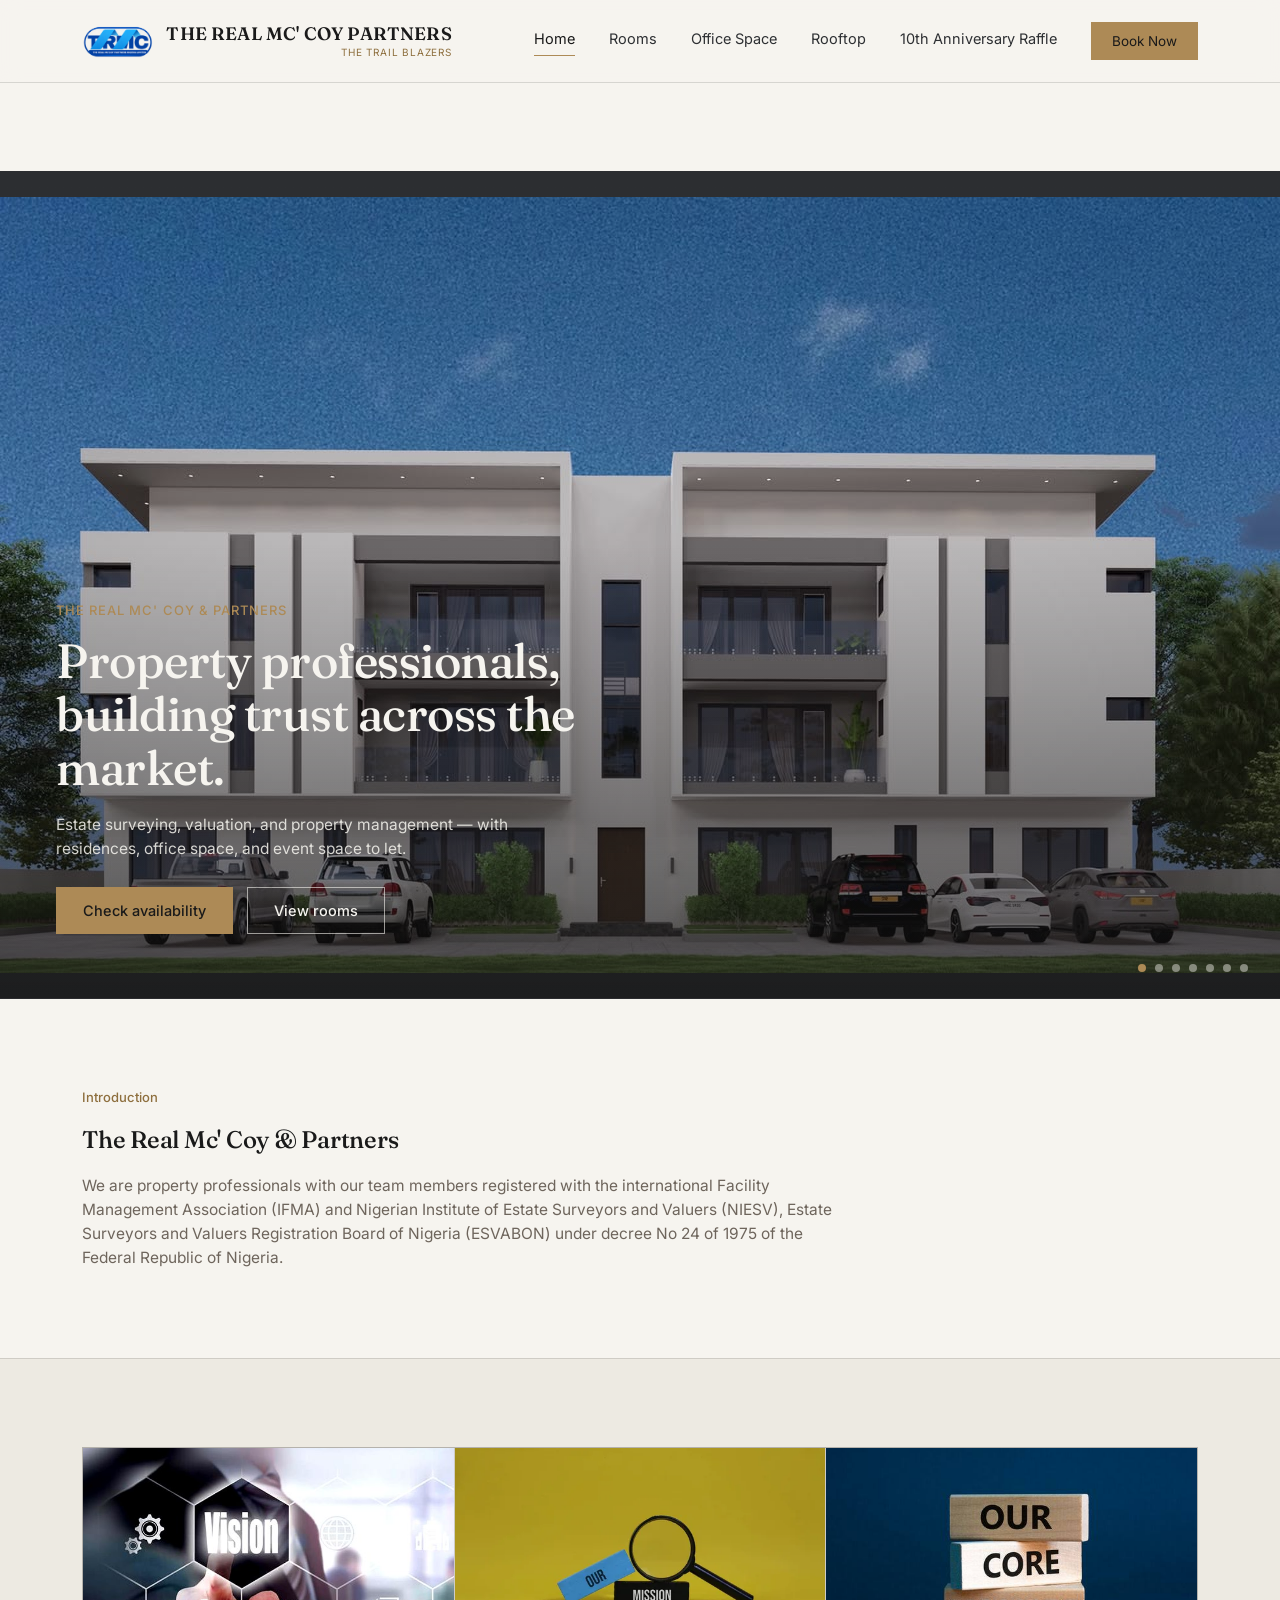
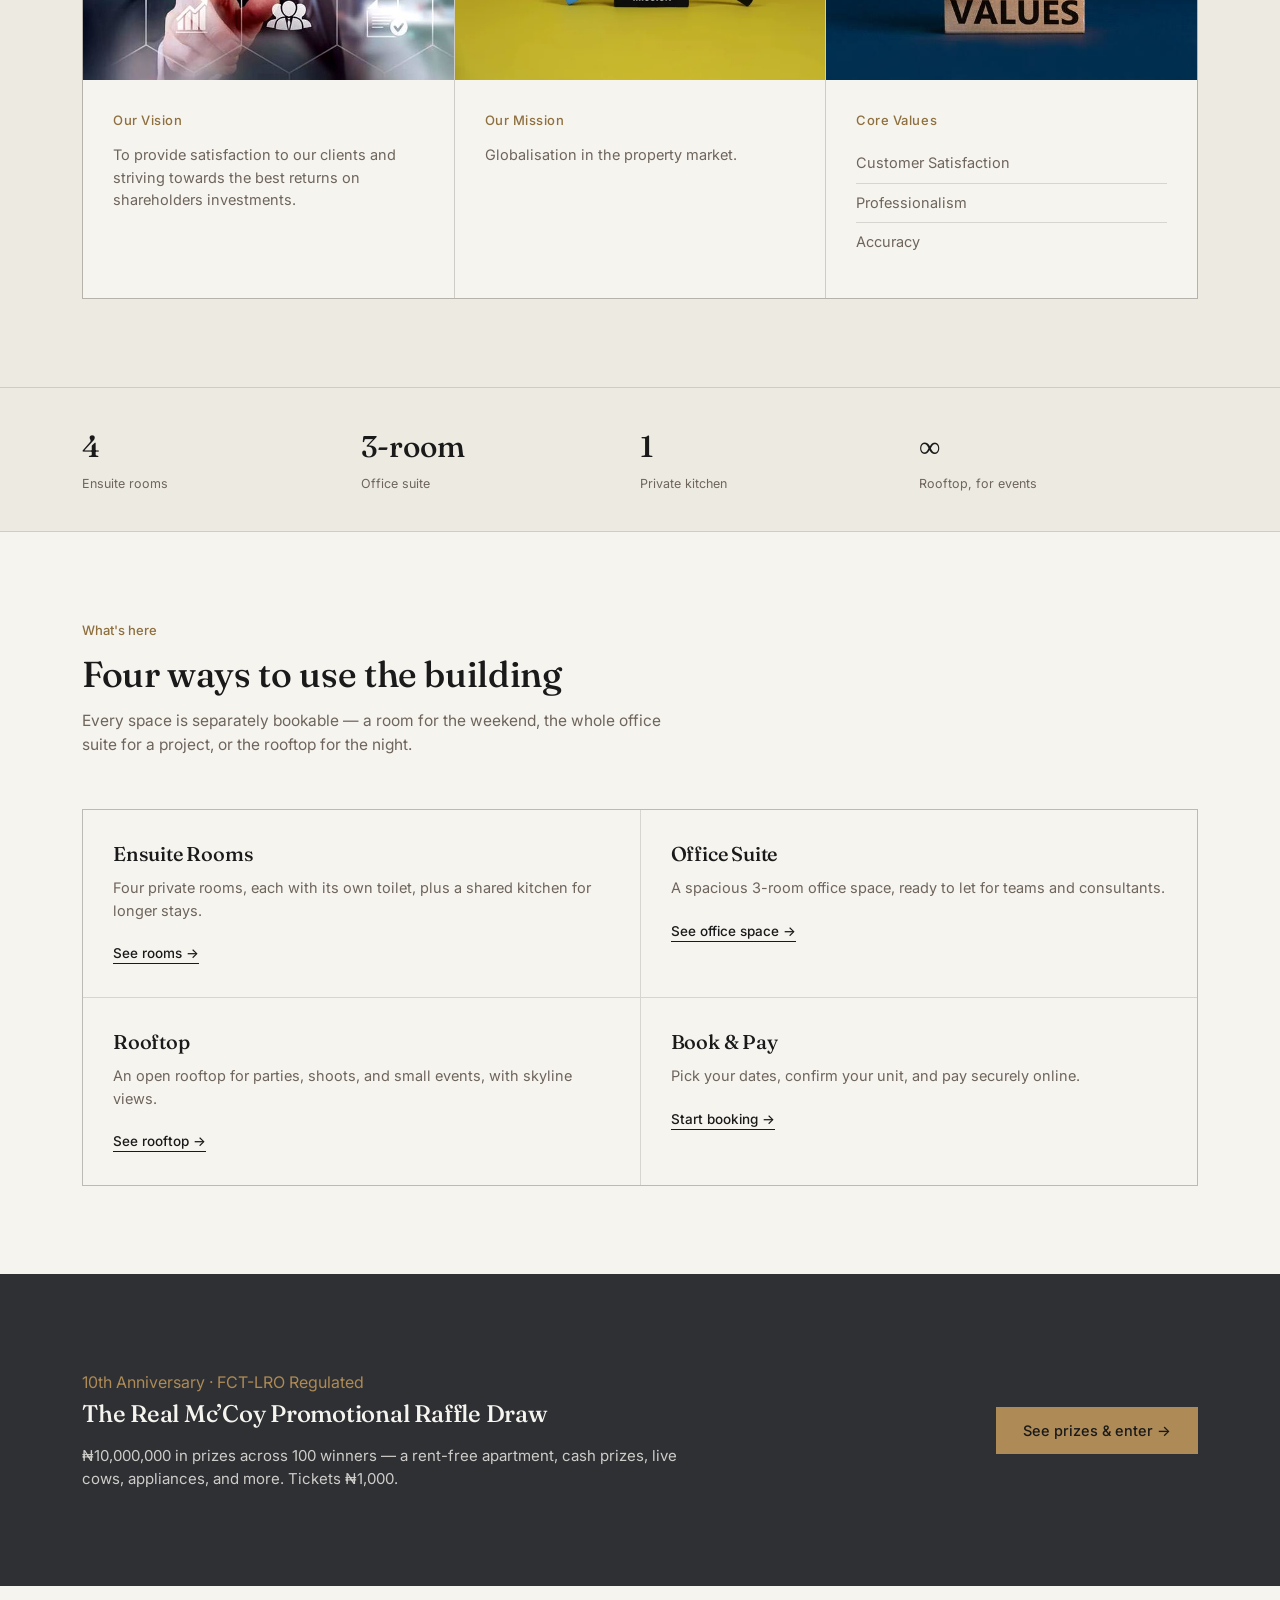
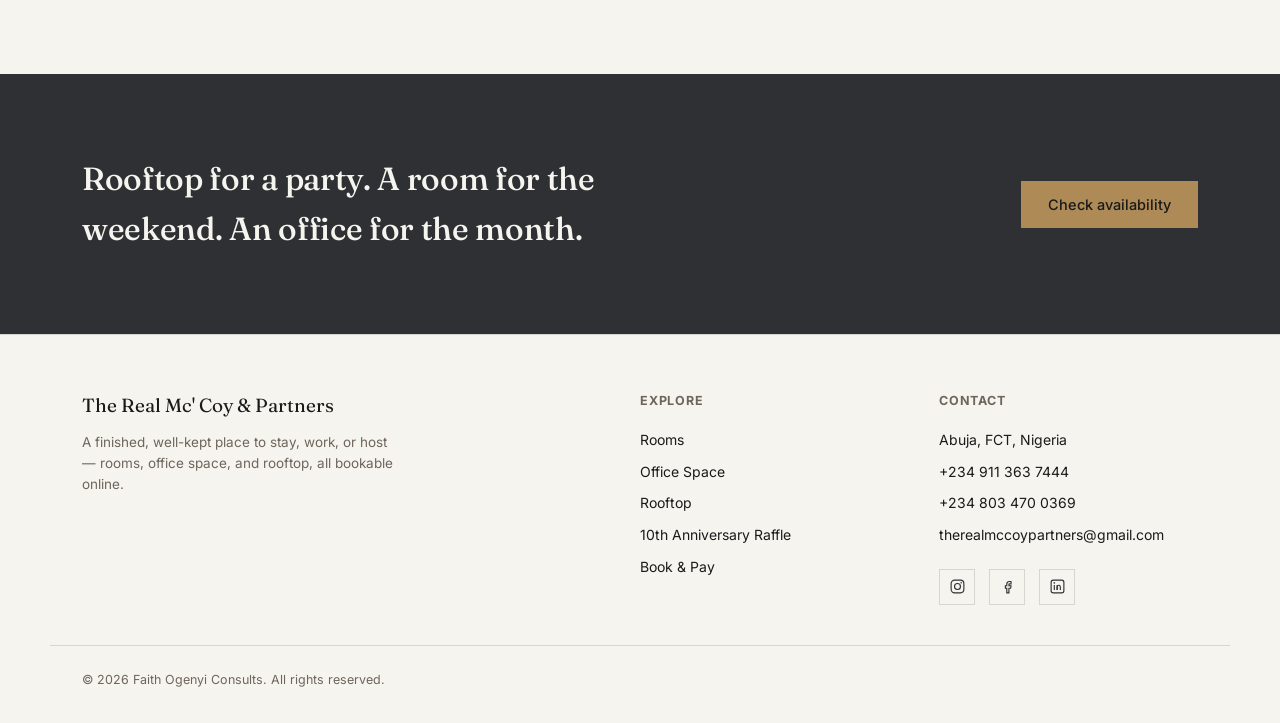
==== commit 04326f99: "Merge origin/master: keep multi-page site, apply hero zoom and footer edits Ajodi's changes were mad" ====
--- a/index.html
+++ b/index.html
@@ -220,7 +220,7 @@
       </div>
     </div>
   </div>
-  <div class="footer-bottom">&copy; 2026 The Real MccCoy Homes & Faith Ogenyi Consults. All rights reserved.</div>
+  <div class="footer-bottom">&copy; 2026 Faith Ogenyi Consults. All rights reserved.</div>
 </footer>
 
 <script src="js/main.js"></script>
--- a/css/styles.css
+++ b/css/styles.css
@@ -80,9 +80,9 @@
 .btn-ghost:hover{background:var(--paper-2);}
 
 .hero-slider{position:relative; height:92vh; min-height:620px; max-height:900px; overflow:hidden; border-bottom:1px solid var(--line); background:var(--charcoal);}
-.slide{position:absolute; inset:0; background-size:contain; background-repeat:no-repeat; background-position:center; opacity:0; transform:scale(1.12); transition:opacity 1.2s ease;}
+.slide{position:absolute; inset:0; background-size:contain; background-repeat:no-repeat; background-position:center; opacity:0; transform:scale(0.94); transition:opacity 1.2s ease;}
 .slide.active{opacity:1; animation:heroZoomOut 5s ease-out forwards;}
-@keyframes heroZoomOut{from{transform:scale(1.12);} to{transform:scale(1);}}
+@keyframes heroZoomOut{from{transform:scale(0.94);} to{transform:scale(1);}}
 .slide.placeholder{background:var(--charcoal); display:flex; align-items:center; justify-content:center;}
 .slide.placeholder svg{width:100%; height:100%;}
 .slider-overlay{
@@ -224,7 +224,7 @@
 .sum-line.total{font-family:'Fraunces',serif; font-size:19px; border-top:1.5px solid var(--ink); margin-top:6px; padding-top:16px;}
 .pay-btn{width:100%; margin-top:24px; padding:16px; font-size:15px;}
 .booking-note{font-size:12.5px; color:var(--taupe); margin-top:14px; line-height:1.6;}
-#buy-tickets{scroll-margin-top:90px;}
+#buy-tickets, #raffleTC{scroll-margin-top:90px;}
 .confirm-box{display:none; background:var(--paper-2); border:1px solid var(--brass); padding:28px; margin-top:20px; font-size:14px;}
 .confirm-box.show{display:block;}
 
@@ -259,3 +259,98 @@
   display:inline-block; font-size:11.5px; background:var(--paper-2); color:var(--taupe);
   padding:5px 12px; border:1px solid var(--line); margin-bottom:18px;
 }
+
+[hidden]{display:none !important;}
+.pay-btn:disabled, .btn:disabled{opacity:0.6; cursor:wait;}
+
+/* ADMIN DASHBOARD */
+.admin-user{display:flex; align-items:center; gap:16px; font-size:13.5px; color:var(--taupe);}
+.admin-small-btn{padding:9px 16px; font-size:13px;}
+.admin-login{max-width:420px; margin:0 auto; position:static;}
+.admin-error{color:#9B2C2C; min-height:1em;}
+.admin-head{display:flex; align-items:flex-end; justify-content:space-between; gap:20px; flex-wrap:wrap;}
+.admin-progress{height:6px; background:var(--paper-2); border:1px solid var(--line); margin-top:20px;}
+.admin-progress span{display:block; height:100%; width:0; min-width:2px; background:var(--brass);}
+.admin-filters{display:grid; grid-template-columns:1fr 220px auto; gap:16px; align-items:end; margin:32px 0 20px;}
+.admin-filters .btn{margin-bottom:20px;}
+@media(max-width:760px){.admin-filters{grid-template-columns:1fr;} .admin-filters .btn{margin-bottom:0;}}
+.admin-orders{min-width:900px;}
+.admin-orders td{vertical-align:top;}
+.raffle-table.admin-orders td:nth-child(2), .raffle-table.admin-orders th:nth-child(2),
+.raffle-table.admin-orders td:nth-child(3), .raffle-table.admin-orders th:nth-child(3){text-align:left;}
+.raffle-table.admin-orders td:nth-child(4), .raffle-table.admin-orders th:nth-child(4),
+.raffle-table.admin-orders td:nth-child(5), .raffle-table.admin-orders th:nth-child(5){text-align:right;}
+.admin-sub{font-size:12px; color:var(--taupe); margin-top:3px; word-break:break-all;}
+.admin-codes{font-size:12.5px; font-family:ui-monospace, SFMono-Regular, Menlo, monospace;}
+.admin-status{display:inline-block; font-size:11.5px; padding:3px 10px; border:1px solid var(--line);}
+.admin-status-paid{background:var(--brass); border-color:var(--brass); color:var(--ink);}
+.admin-status-pending{color:var(--taupe);}
+
+/* SIMULATED CHECKOUT (testing only) */
+.sim-ref{font-size:12px; word-break:break-all; text-align:right; max-width:60%;}
+.sim-cancel{margin-top:10px;}
+.admin-status-test{border-style:dashed; color:var(--taupe); margin-top:4px;}
+
+/* MODALS (order confirmation, success, simulated checkout) */
+body.modal-open{overflow:hidden;}
+.modal-overlay{position:fixed; inset:0; z-index:100; background:rgba(26,26,26,0.55); display:flex; align-items:center; justify-content:center; padding:20px; animation:overlayIn .25s ease;}
+.modal-dialog{position:static; width:100%; max-width:440px; max-height:calc(100vh - 40px); overflow-y:auto; background:var(--paper); animation:dialogIn .4s cubic-bezier(.2,.8,.2,1);}
+.modal-dialog .sum-line span:last-child{text-align:right; max-width:62%; word-break:break-word;}
+.modal-lead{font-size:14px; color:var(--taupe); margin:-8px 0 18px;}
+.modal-error{color:#9B2C2C; font-size:13px; min-height:1em; margin-top:12px;}
+@keyframes overlayIn{from{opacity:0;} to{opacity:1;}}
+@keyframes dialogIn{from{opacity:0; transform:translateY(18px) scale(.98);} to{opacity:1; transform:none;}}
+
+.confirm-check{display:flex; gap:10px; align-items:flex-start; margin-top:20px; font-size:13.5px; color:var(--taupe); cursor:pointer;}
+.confirm-check input{margin-top:3px; width:16px; height:16px; accent-color:var(--brass); flex-shrink:0;}
+.confirm-check a{color:var(--ink); border-bottom:1px solid var(--brass);}
+
+.success-mark{width:64px; height:64px; margin:4px auto 18px; display:block;}
+.success-mark circle{fill:none; stroke:var(--brass); stroke-width:2; stroke-dasharray:166; stroke-dashoffset:166; animation:drawStroke .6s cubic-bezier(.65,0,.45,1) forwards;}
+.success-mark path{fill:none; stroke:var(--ink); stroke-width:2.5; stroke-linecap:round; stroke-linejoin:round; stroke-dasharray:48; stroke-dashoffset:48; animation:drawStroke .35s cubic-bezier(.65,0,.45,1) .55s forwards;}
+@keyframes drawStroke{to{stroke-dashoffset:0;}}
+.modal-success{text-align:center;}
+.modal-success .sum-line{text-align:left;}
+.ticket-codes{display:flex; flex-wrap:wrap; justify-content:center; gap:8px; max-height:190px; overflow-y:auto; margin:6px 0 18px;}
+.ticket-codes span{font-family:ui-monospace, SFMono-Regular, Menlo, monospace; font-size:12.5px; padding:6px 10px; border:1px solid var(--brass); background:var(--paper-2); animation:popIn .35s cubic-bezier(.2,.8,.2,1) both; animation-delay:calc(var(--i, 0) * 45ms + .7s);}
+@keyframes popIn{from{opacity:0; transform:translateY(6px) scale(.92);} to{opacity:1; transform:none;}}
+
+.btn.loading{position:relative; color:transparent !important; pointer-events:none;}
+.btn.loading::after{content:''; position:absolute; left:50%; top:50%; width:16px; height:16px; margin:-8px 0 0 -8px; border:2px solid currentColor; border-color:var(--paper) var(--paper) transparent transparent; border-radius:50%; animation:spin .7s linear infinite;}
+@keyframes spin{to{transform:rotate(360deg);}}
+.form-error{color:#9B2C2C; font-size:13px; margin-top:12px; min-height:1em;}
+.form-group input.invalid{border-color:#9B2C2C; animation:shake .35s ease;}
+@keyframes shake{25%{transform:translateX(-4px);} 75%{transform:translateX(4px);}}
+
+/* MOTION */
+.btn{transition:background .2s ease, color .2s ease, border-color .2s ease, transform .2s ease, box-shadow .2s ease;}
+.btn:hover{transform:translateY(-1px); box-shadow:0 6px 16px rgba(26,26,26,0.12);}
+.btn:active{transform:translateY(0); box-shadow:none;}
+nav.links a:not(.nav-cta)::after{content:''; position:absolute; left:0; right:0; bottom:-2px; height:1.5px; background:var(--brass); transform:scaleX(0); transform-origin:left; transition:transform .25s ease;}
+nav.links a:not(.nav-cta):hover::after, nav.links a.active:not(.nav-cta)::after{transform:scaleX(1);}
+.unit-card, .vmv-card{position:relative; transition:transform .35s ease, box-shadow .35s ease;}
+.unit-card:hover, .vmv-card:hover{transform:translateY(-4px); box-shadow:0 14px 30px rgba(26,26,26,0.08); z-index:1;}
+.vmv-img img, .unit-photo svg{transition:transform .7s ease;}
+.vmv-card:hover .vmv-img img, .unit-card:hover .unit-photo svg{transform:scale(1.04);}
+.book-link{transition:letter-spacing .25s ease, border-color .25s ease;}
+.book-link:hover{letter-spacing:0.02em; border-color:var(--brass);}
+.raffle-table tbody tr{transition:background .2s ease;}
+.raffle-table tbody tr:hover{background:var(--paper-2);}
+.tc-item{transition:background .2s ease;}
+.tc-item:hover{background:var(--paper-2);}
+.social-icons a:hover{transform:translateY(-2px);}
+.social-icons a{transition:background .2s ease, color .2s ease, border-color .2s ease, transform .2s ease;}
+
+.slider-caption > *{animation:fadeUp .9s cubic-bezier(.2,.8,.2,1) both;}
+.slider-caption > *:nth-child(2){animation-delay:.15s;}
+.slider-caption > *:nth-child(3){animation-delay:.3s;}
+.slider-caption > *:nth-child(4){animation-delay:.45s;}
+@keyframes fadeUp{from{opacity:0; transform:translateY(20px);} to{opacity:1; transform:none;}}
+
+/* Scroll reveal: js/main.js adds .reveal, then .in when the element scrolls into view */
+.js-reveal .reveal{opacity:0; transform:translateY(24px); transition:opacity .7s ease, transform .7s cubic-bezier(.2,.8,.2,1); transition-delay:var(--d, 0ms);}
+.js-reveal .reveal.in{opacity:1; transform:none;}
+
+@media (prefers-reduced-motion: reduce){
+  *, *::before, *::after{animation-duration:.01ms !important; animation-iteration-count:1 !important; animation-delay:0s !important; transition-duration:.01ms !important; scroll-behavior:auto !important;}
+}
